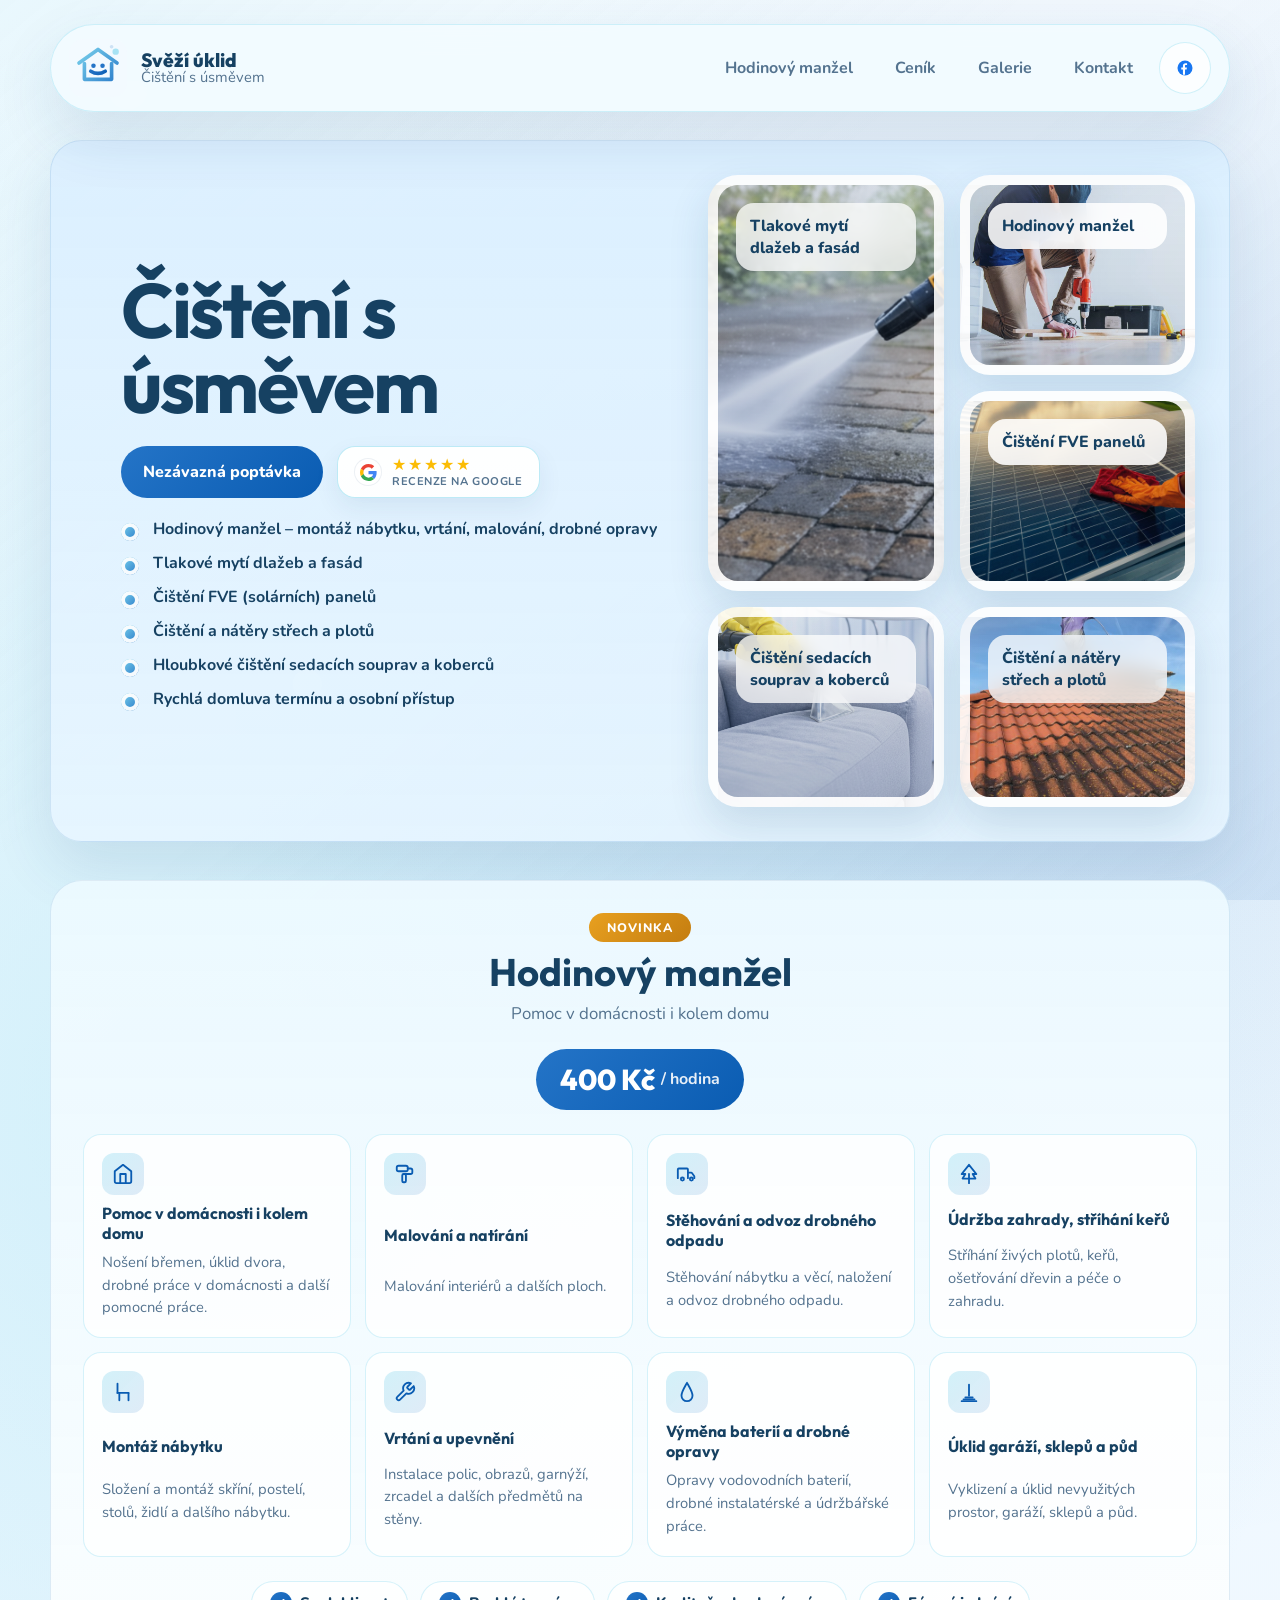
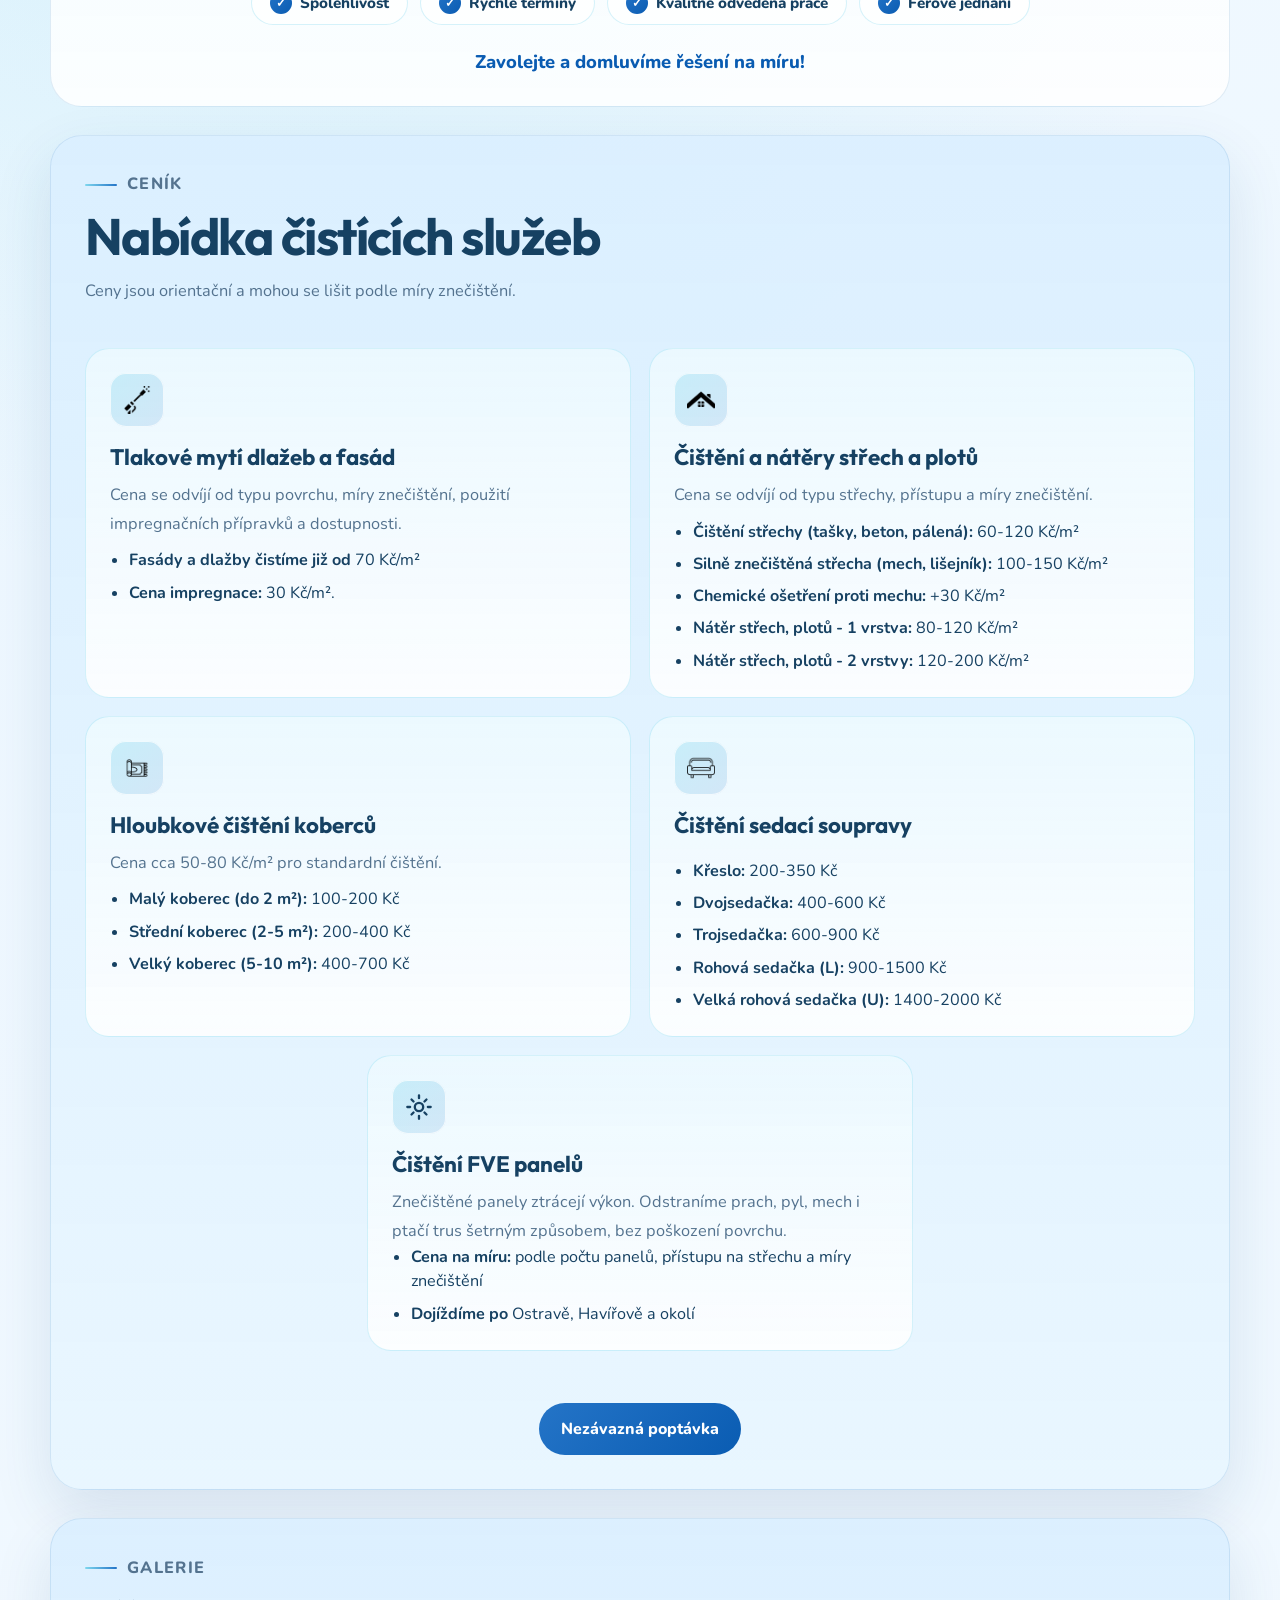
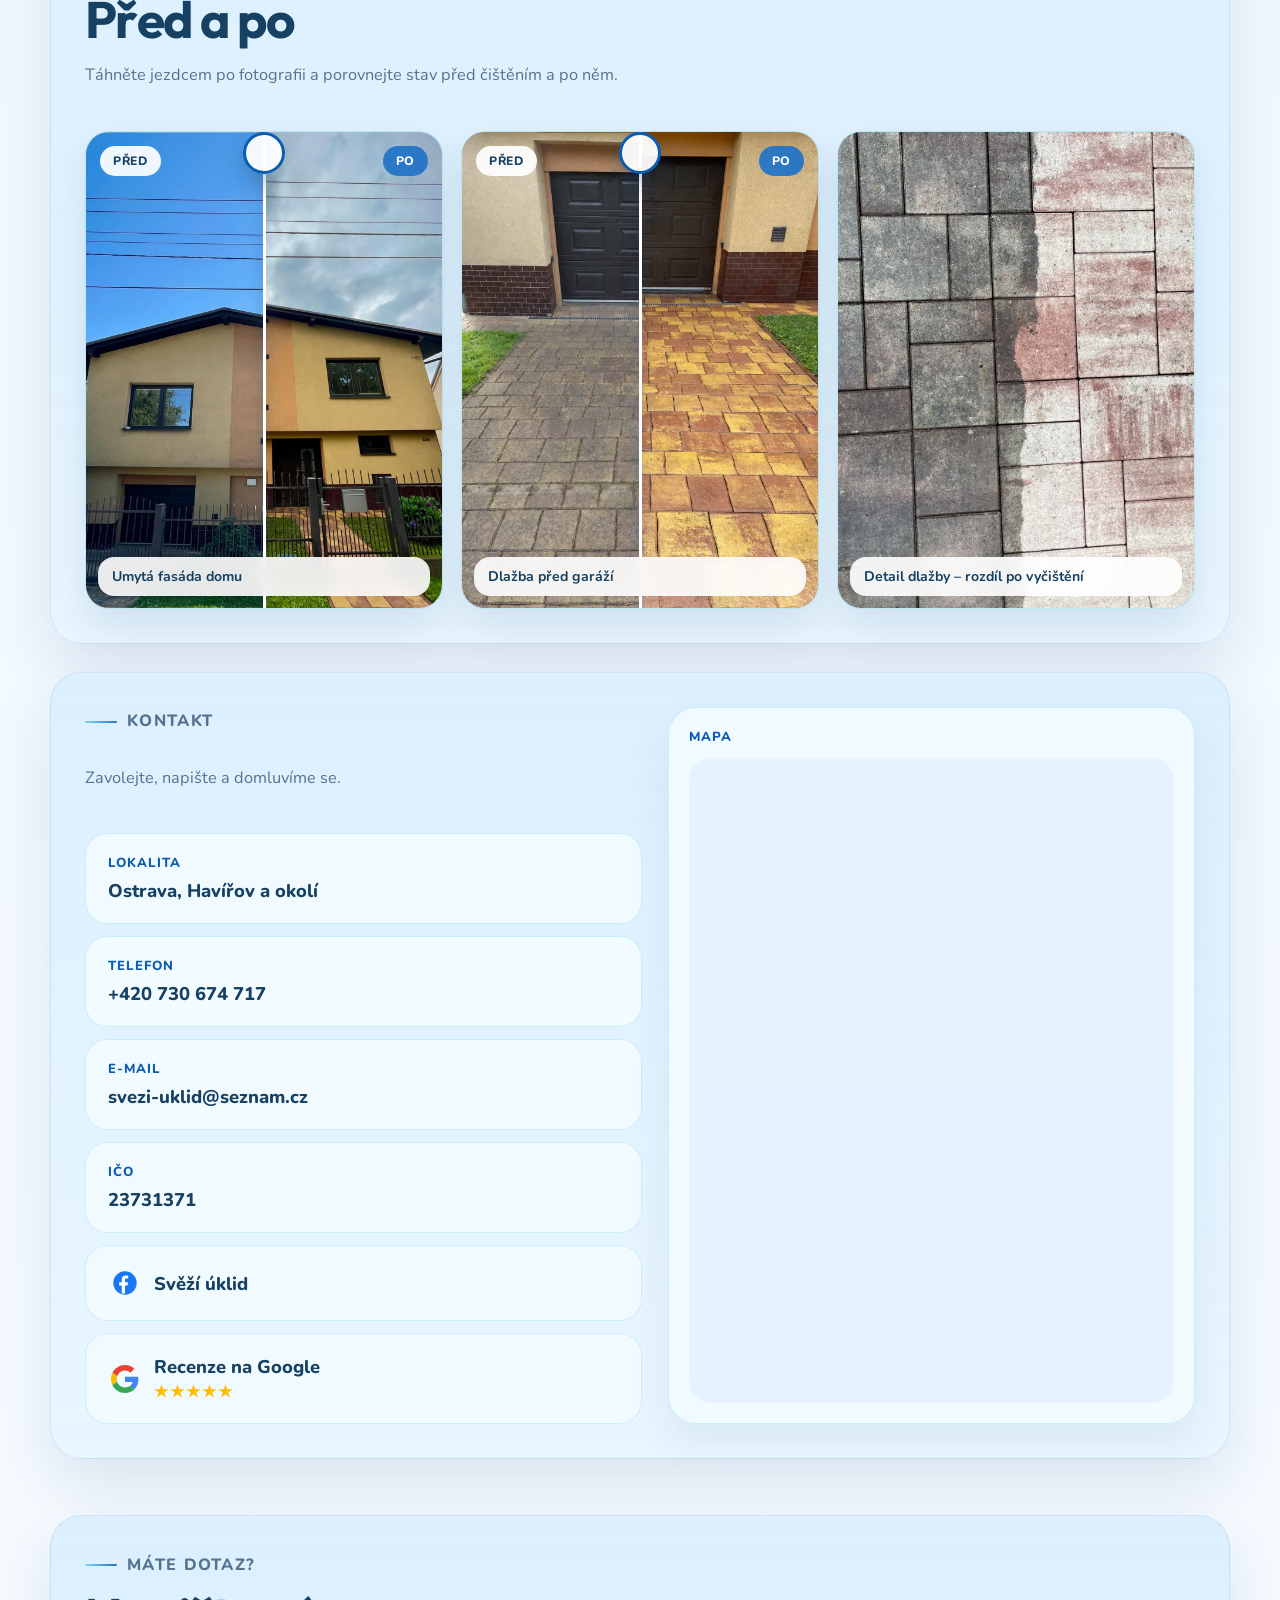
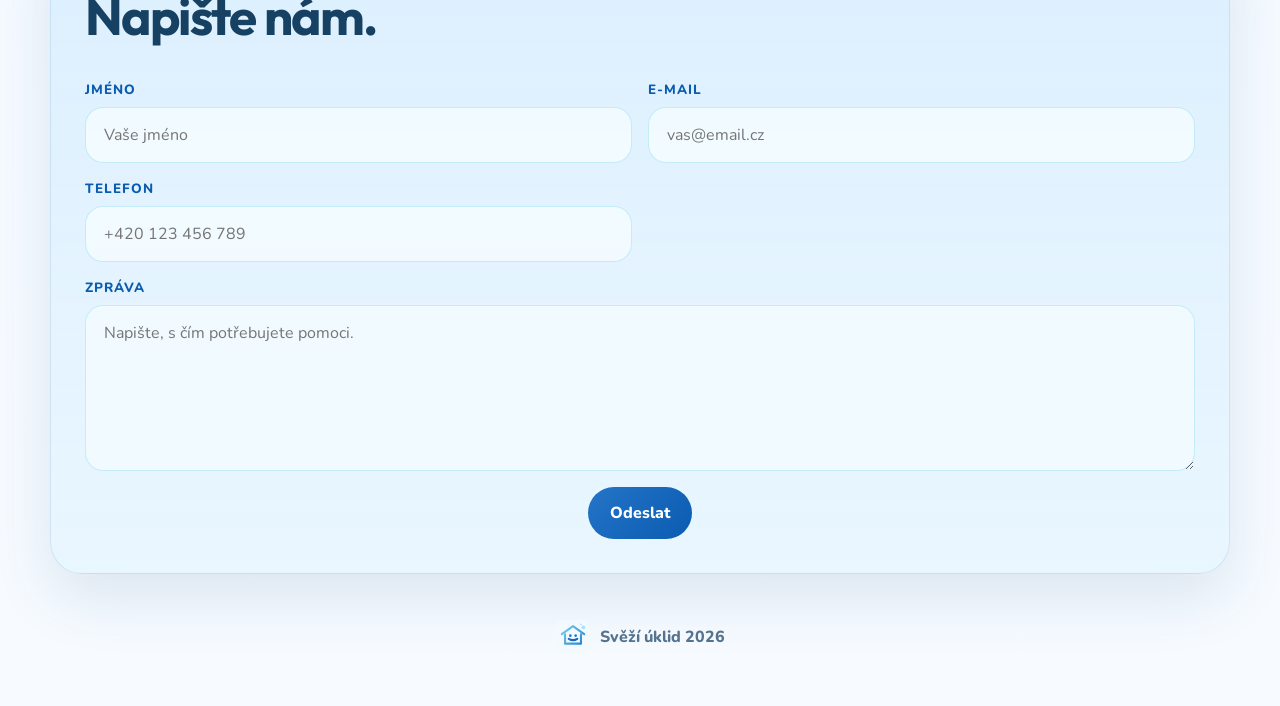
==== index.html @ 97d40138 "lepsi recenze proklik" ====
<!DOCTYPE html>
<html lang="cs">
<head>
    <meta charset="UTF-8">
    <meta name="viewport" content="width=device-width, initial-scale=1.0">
    <title>Svěží úklid | Hodinový manžel Ostrava, Havířov | Čištění s úsměvem</title>
    <meta
        name="description"
        content="Tlakové čištění dlažeb a fasád, čištění FVE (solárních) panelů, čištění a nátěry střech, hloubkové čištění koberců a sedacích souprav. Svěží úklid nabízí čistotu s úsměvem v Ostravě, Havířově a okolí. Hledáte hodinového manžela? Pomůžeme s montáží nábytku, vrtáním, malováním, údržbou zahrady a dalšími pracemi."
    >
    <link rel="icon" href="logo.svg" type="image/svg+xml">
    <link rel="preconnect" href="https://fonts.googleapis.com">
    <link rel="preconnect" href="https://fonts.gstatic.com" crossorigin>
    <link href="https://fonts.googleapis.com/css2?family=Outfit:wght@400;500;600;700;800&family=Nunito:wght@400;600;700;800&display=swap" rel="stylesheet">
    <link rel="stylesheet" href="styles.css">
</head>
<body>
    <div class="page-shell" id="top">
        <header class="topbar" id="uvod">
            <a class="brand" href="#top" aria-label="Svěží úklid">
                <img src="logo.svg" alt="Logo Svěží úklid">
                <span class="brand-text">
                    <strong>Svěží úklid</strong>
                    <span>Čištění s úsměvem</span>
                </span>
            </a>

            <button class="menu-toggle" type="button" aria-expanded="false" aria-controls="primary-nav">
                Menu
            </button>

            <nav class="nav" id="primary-nav" aria-label="Hlavní navigace">
                <a href="#hodinovy-manzel">Hodinový manžel</a>
                <a href="#cenik">Ceník</a>
                <a href="#galerie">Galerie</a>
                <a href="#kontakt">Kontakt</a>
                <a class="nav-social" href="https://www.facebook.com/61579562813685" aria-label="Facebook Svěží úklid">
                    <svg viewBox="0 0 24 24" role="img" focusable="false" aria-hidden="true">
                        <circle cx="12" cy="12" r="10" fill="#1877F2"></circle>
                        <path fill="#ffffff" d="M13.28 8.15H14.75V5.62C14.5 5.59 13.66 5.5 12.68 5.5C10.64 5.5 9.24 6.75 9.24 9.05V11.27H7V14.1H9.24V21H12.02V14.1H14.2L14.55 11.27H12.02V9.33C12.02 8.51 12.24 8.15 13.28 8.15Z"></path>
                    </svg>
                </a>
            </nav>
        </header>

        <main>
            <section class="hero section-card">
                <div class="hero-copy">
                   
                    <h1>Čištění s úsměvem</h1>
                    <div class="hero-actions">
                        <a class="button button-primary" href="#kontaktujte-nas">Nezávazná poptávka</a>
                        <a class="google-badge" href="https://maps.app.goo.gl/2YdK4W3b6eAxkQrU6" target="_blank" rel="noopener" aria-label="Recenze Svěží úklid na Google">
                            <span class="google-badge-logo" aria-hidden="true">
                                <svg viewBox="0 0 48 48" focusable="false">
                                    <path fill="#EA4335" d="M24 9.5c3.54 0 6.71 1.22 9.21 3.6l6.85-6.85C35.9 2.38 30.47 0 24 0 14.62 0 6.51 5.38 2.56 13.22l7.98 6.19C12.43 13.72 17.74 9.5 24 9.5z"/>
                                    <path fill="#4285F4" d="M46.98 24.55c0-1.57-.15-3.09-.38-4.55H24v9.02h12.94c-.58 2.96-2.26 5.48-4.78 7.18l7.73 6c4.51-4.18 7.09-10.36 7.09-17.65z"/>
                                    <path fill="#FBBC05" d="M10.53 28.59c-.48-1.45-.76-2.99-.76-4.59s.27-3.14.76-4.59l-7.98-6.19C.92 16.46 0 20.12 0 24c0 3.88.92 7.54 2.56 10.78l7.97-6.19z"/>
                                    <path fill="#34A853" d="M24 48c6.48 0 11.93-2.13 15.89-5.81l-7.73-6c-2.15 1.45-4.92 2.3-8.16 2.3-6.26 0-11.57-4.22-13.47-9.91l-7.98 6.19C6.51 42.62 14.62 48 24 48z"/>
                                </svg>
                            </span>
                            <span class="google-badge-body">
                                <span class="google-stars" aria-hidden="true">★★★★★</span>
                                <span class="google-badge-label">Recenze na Google</span>
                            </span>
                        </a>
                        <a class="button button-secondary" href="#galerie" style="display: none;">Zobrazit galerii</a>
                    </div>

                    <ul class="hero-points">
                        <li>Hodinový manžel – montáž nábytku, vrtání, malování, drobné opravy</li>
                        <li>Tlakové mytí dlažeb a fasád</li>
                        <li>Čištění FVE (solárních) panelů</li>
                        <li>Čištění a nátěry střech a plotů</li>
                        <li>Hloubkové čištění sedacích souprav a koberců</li>
                        <li>Rychlá domluva termínu a osobní přístup</li>
                    </ul>
                </div>

                <div class="hero-visual" aria-hidden="true">
                    <div class="visual-card visual-main">
                        <span class="visual-label">Tlakové mytí dlažeb a fasád</span>
                    </div>
                    <div class="visual-card visual-detail detail-handyman">
                        <span class="visual-label">Hodinový manžel</span>
                    </div>
                    <div class="visual-card visual-detail detail-fve">
                        <span class="visual-label">Čištění FVE panelů</span>
                    </div>
                    <div class="visual-card visual-detail detail-couch">
                        <span class="visual-label">Čištění sedacích souprav a koberců</span>
                    </div>
                    <div class="visual-card visual-detail detail-roof">
                        <span class="visual-label">Čištění a nátěry střech a plotů</span>
                    </div>
                </div>
            </section>

            <section class="handyman-section section-card" id="hodinovy-manzel">
                <div class="handyman">
                    <div class="handyman-heading">
                        <span class="handyman-badge">NOVINKA</span>
                        <h3>Hodinový manžel</h3>
                        <p class="handyman-subtitle">Pomoc v domácnosti i kolem domu</p>
                    </div>

                    <div class="handyman-price-card">
                        <strong class="handyman-price-value">400 Kč</strong>
                        <span class="handyman-price-unit">/ hodina</span>
                    </div>

                    <div class="handyman-grid">
                        <div class="handyman-item">
                            <div class="handyman-item-icon" aria-hidden="true">
                                <svg viewBox="0 0 24 24" fill="none" stroke="currentColor" stroke-width="2" stroke-linecap="round" stroke-linejoin="round"><path d="M3 9l9-7 9 7v11a2 2 0 0 1-2 2H5a2 2 0 0 1-2-2z"/><polyline points="9 22 9 12 15 12 15 22"/></svg>
                            </div>
                            <h4>Pomoc v domácnosti i kolem domu</h4>
                            <p>Nošení břemen, úklid dvora, drobné práce v domácnosti a další pomocné práce.</p>
                        </div>
                        <div class="handyman-item">
                            <div class="handyman-item-icon" aria-hidden="true">
                                <svg viewBox="0 0 24 24" fill="none" stroke="currentColor" stroke-width="2" stroke-linecap="round" stroke-linejoin="round"><rect x="3" y="3" width="12" height="6" rx="2"/><path d="M15 6h3a2 2 0 0 1 2 2v2a2 2 0 0 1-2 2h-7"/><rect x="9" y="12" width="4" height="9" rx="1.5"/></svg>
                            </div>
                            <h4>Malování a natírání</h4>
                            <p>Malování interiérů a dalších ploch.</p>
                        </div>
                        <div class="handyman-item">
                            <div class="handyman-item-icon" aria-hidden="true">
                                <svg viewBox="0 0 24 24" fill="none" stroke="currentColor" stroke-width="2" stroke-linecap="round" stroke-linejoin="round"><path d="M2 16.5V7a1 1 0 0 1 1-1h9a1 1 0 0 1 1 1v9.5"/><path d="M13 10.5h3.6a1 1 0 0 1 .8.4l2.4 3.2a1 1 0 0 1 .2.6v1.8"/><circle cx="7" cy="17.5" r="1.7"/><circle cx="16.8" cy="17.5" r="1.7"/></svg>
                            </div>
                            <h4>Stěhování a odvoz drobného odpadu</h4>
                            <p>Stěhování nábytku a věcí, naložení a odvoz drobného odpadu.</p>
                        </div>
                        <div class="handyman-item">
                            <div class="handyman-item-icon" aria-hidden="true">
                                <svg viewBox="0 0 24 24" fill="none" stroke="currentColor" stroke-width="2" stroke-linecap="round" stroke-linejoin="round"><path d="M12 2L4 12h4l-3 5h14l-3-5h4L12 2z"/><path d="M12 12v10"/></svg>
                            </div>
                            <h4>Údržba zahrady, stříhání keřů</h4>
                            <p>Stříhání živých plotů, keřů, ošetřování dřevin a péče o zahradu.</p>
                        </div>
                        <div class="handyman-item">
                            <div class="handyman-item-icon" aria-hidden="true">
                                <svg viewBox="0 0 24 24" fill="none" stroke="currentColor" stroke-width="2" stroke-linecap="round" stroke-linejoin="round"><line x1="6" y1="3" x2="6" y2="13"/><line x1="6" y1="13" x2="18" y2="13"/><line x1="18" y1="13" x2="18" y2="21"/><line x1="8" y1="13" x2="8" y2="21"/></svg>
                            </div>
                            <h4>Montáž nábytku</h4>
                            <p>Složení a montáž skříní, postelí, stolů, židlí a dalšího nábytku.</p>
                        </div>
                        <div class="handyman-item">
                            <div class="handyman-item-icon" aria-hidden="true">
                                <svg viewBox="0 0 24 24" fill="none" stroke="currentColor" stroke-width="2" stroke-linecap="round" stroke-linejoin="round"><path d="M14.7 6.3a1 1 0 0 0 0 1.4l1.6 1.6a1 1 0 0 0 1.4 0l3.77-3.77a6 6 0 0 1-7.94 7.94l-6.91 6.91a2.12 2.12 0 0 1-3-3l6.91-6.91a6 6 0 0 1 7.94-7.94l-3.76 3.76z"/></svg>
                            </div>
                            <h4>Vrtání a upevnění</h4>
                            <p>Instalace polic, obrazů, garnýží, zrcadel a dalších předmětů na stěny.</p>
                        </div>
                        <div class="handyman-item">
                            <div class="handyman-item-icon" aria-hidden="true">
                                <svg viewBox="0 0 24 24" fill="none" stroke="currentColor" stroke-width="2" stroke-linecap="round" stroke-linejoin="round"><path d="M12 2C8 9 6 12 6 16a6 6 0 0 0 12 0c0-4-2-7-6-14z"/></svg>
                            </div>
                            <h4>Výměna baterií a drobné opravy</h4>
                            <p>Opravy vodovodních baterií, drobné instalatérské a údržbářské práce.</p>
                        </div>
                        <div class="handyman-item">
                            <div class="handyman-item-icon" aria-hidden="true">
                                <svg viewBox="0 0 24 24" fill="none" stroke="currentColor" stroke-width="2" stroke-linecap="round" stroke-linejoin="round"><line x1="12" y1="4" x2="12" y2="16"/><line x1="8" y1="18" x2="16" y2="18"/><line x1="6" y1="20" x2="18" y2="20"/><line x1="4" y1="22" x2="20" y2="22"/></svg>
                            </div>
                            <h4>Úklid garáží, sklepů a půd</h4>
                            <p>Vyklizení a úklid nevyužitých prostor, garáží, sklepů a půd.</p>
                        </div>
                    </div>

                    <div class="handyman-benefits">
                        <div class="handyman-benefit">
                            <span class="handyman-benefit-icon" aria-hidden="true">✓</span>
                            <strong>Spolehlivost</strong>
                        </div>
                        <div class="handyman-benefit">
                            <span class="handyman-benefit-icon" aria-hidden="true">✓</span>
                            <strong>Rychlé termíny</strong>
                        </div>
                        <div class="handyman-benefit">
                            <span class="handyman-benefit-icon" aria-hidden="true">✓</span>
                            <strong>Kvalitně odvedená práce</strong>
                        </div>
                        <div class="handyman-benefit">
                            <span class="handyman-benefit-icon" aria-hidden="true">✓</span>
                            <strong>Férové jednání</strong>
                        </div>
                    </div>

                    <p class="handyman-cta">Zavolejte a domluvíme řešení na míru!</p>
                </div>

            </section>

            <section class="services section-card" id="cenik">
                <div class="section-heading">
                    <p class="eyebrow">Ceník</p>
                    <h2>Nabídka čistících služeb</h2>
                    <p>
                        Ceny jsou orientační a mohou se lišit podle míry znečištění.
                    </p>
                </div>

                <div class="service-grid">
                    <article class="service-card accent-card">
                        <div class="service-icon" aria-hidden="true">
                            <img src="power-washing.png" alt="">
                        </div>
                        <h3>Tlakové mytí dlažeb a fasád</h3>
                        <p class="service-note">Cena se odvíjí od typu povrchu, míry znečištění, použití impregnačních přípravků a dostupnosti.</p>
                        <ul class="service-price-list" style="padding-top: 2%;">
                            <li><strong>Fasády a dlažby čistíme již od</strong> 70 Kč/m²</li>
                            <li><strong>Cena impregnace: </strong>30 Kč/m².</li>
                        </ul>
                        
                    </article>
                    <article class="service-card accent-card">
                        <div class="service-icon" aria-hidden="true">
                            <img src="roofing.png" alt="">
                        </div>
                        <h3>Čištění a nátěry střech a plotů</h3>
                        <p class="service-note">Cena se odvíjí od typu střechy, přístupu a míry znečištění.</p>
                        <ul class="service-price-list" style="padding-top: 2%;">
                            <li><strong>Čištění střechy (tašky, beton, pálená):</strong> 60-120 Kč/m²</li>
                            <li><strong>Silně znečištěná střecha (mech, lišejník):</strong> 100-150 Kč/m²</li>
                            <li><strong>Chemické ošetření proti mechu:</strong> +30 Kč/m²</li>
                            <li><strong>Nátěr střech, plotů - 1 vrstva:</strong> 80-120 Kč/m²</li>
                            <li><strong>Nátěr střech, plotů - 2 vrstvy:</strong> 120-200 Kč/m²</li>
                        </ul>
                        
                       
                    </article>
                    <article class="service-card accent-card">
                        <div class="service-icon" aria-hidden="true">
                            <img src="carpet.png" alt="">
                        </div>
                        <h3>Hloubkové čištění koberců</h3>
                        <p class="service-note">Cena cca 50-80 Kč/m² pro standardní čištění.</p>
                        <ul class="service-price-list" style="padding-top: 2%;">
                            <li><strong>Malý koberec (do 2 m²):</strong> 100-200 Kč</li>
                            <li><strong>Střední koberec (2-5 m²):</strong> 200-400 Kč</li>
                            <li><strong>Velký koberec (5-10 m²):</strong> 400-700 Kč</li>

                        </ul>
                    </article>
                    <article class="service-card accent-card">
                        <div class="service-icon" aria-hidden="true">
                            <img src="couch.png" alt="">
                        </div>
                        <h3>Čištění sedací soupravy</h3>
                        <ul class="service-price-list" style="padding-top: 2%;">
                            <li><strong>Křeslo:</strong> 200-350 Kč</li>
                            <li><strong>Dvojsedačka:</strong> 400-600 Kč</li>
                            <li><strong>Trojsedačka:</strong> 600-900 Kč</li>
                            <li><strong>Rohová sedačka (L):</strong> 900-1500 Kč</li>
                            <li><strong>Velká rohová sedačka (U):</strong> 1400-2000 Kč</li>
                        </ul>
                        
                    </article>
                    <article class="service-card accent-card service-card-center">
                        <div class="service-icon" aria-hidden="true">
                            <svg viewBox="0 0 24 24" fill="none" stroke="currentColor" stroke-width="2" stroke-linecap="round" stroke-linejoin="round"><circle cx="12" cy="12" r="3.6"/><path d="M12 2v2.4M12 19.6V22M2 12h2.4M19.6 12H22M5.6 5.6l1.7 1.7M16.7 16.7l1.7 1.7M5.6 18.4l1.7-1.7M16.7 7.3l1.7-1.7"/></svg>
                        </div>
                        <h3>Čištění FVE panelů</h3>
                        <p class="service-note">Znečištěné panely ztrácejí výkon. Odstraníme prach, pyl, mech i ptačí trus šetrným způsobem, bez poškození povrchu.</p>
                        <ul class="service-price-list">
                            <li><strong>Cena na míru:</strong> podle počtu panelů, přístupu na střechu a míry znečištění</li>
                            <li><strong>Dojíždíme po</strong> Ostravě, Havířově a okolí</li>
                        </ul>
                    </article>
                </div>

                <div class="section-cta">
                    <a class="button button-primary" href="#kontaktujte-nas">Nezávazná poptávka</a>
                </div>

            </section>

            <section class="gallery section-card" id="galerie">
                <div class="section-heading">
                    <p class="eyebrow">Galerie</p>
                    <h2>Před a po</h2>
                    <p>Táhněte jezdcem po fotografii a porovnejte stav před čištěním a po něm.</p>
                </div>

                <div class="gallery-grid">
                    <figure class="ba-card" data-compare>
                        <img class="gallery-photo" src="galerie/a1.jpg" alt="Dům po umytí dlažby a fasády" loading="lazy">
                        <div class="ba-before">
                            <img class="gallery-photo" src="galerie/b1.jpg" alt="Dům před umytím dlažby a fasády" loading="lazy">
                        </div>
                        <span class="ba-handle" aria-hidden="true"></span>
                        <span class="ba-tag ba-tag-before">Před</span>
                        <span class="ba-tag ba-tag-after">Po</span>
                        <input class="ba-range" type="range" min="0" max="100" value="50" step="1" aria-label="Porovnání před a po – dlažba a fasáda domu">
                        <figcaption class="ba-caption">Umytá fasáda domu</figcaption>
                    </figure>

                    <figure class="ba-card" data-compare>
                        <img class="gallery-photo" src="galerie/a2.jpg" alt="Dlažba před garáží po vyčištění" loading="lazy">
                        <div class="ba-before">
                            <img class="gallery-photo" src="galerie/b2.jpg" alt="Dlažba před garáží před čištěním" loading="lazy">
                        </div>
                        <span class="ba-handle" aria-hidden="true"></span>
                        <span class="ba-tag ba-tag-before">Před</span>
                        <span class="ba-tag ba-tag-after">Po</span>
                        <input class="ba-range" type="range" min="0" max="100" value="50" step="1" aria-label="Porovnání před a po – dlažba před garáží">
                        <figcaption class="ba-caption">Dlažba před garáží</figcaption>
                    </figure>

                    <figure class="gallery-tile">
                        <img class="gallery-photo" src="galerie/dlazba.jpg" alt="Dlažba před a po vyčištění – detail" loading="lazy">
                        <figcaption class="ba-caption">Detail dlažby – rozdíl po vyčištění</figcaption>
                    </figure>
                </div>
            </section>

            <section class="contact section-card" id="kontakt">
                <div class="contact-content">
                    <div>
                        <p class="eyebrow">Kontakt</p>
                        
                        <p>
                            Zavolejte, napište a domluvíme se.
                        </p>
                    </div>
                    <div class="contact-panel">
                        <div class="contact-item">
                            <span class="contact-label">Lokalita</span>
                            <strong>Ostrava, Havířov a okolí</strong>
                        </div>
                        <div class="contact-item">
                            <span class="contact-label">Telefon</span>
                            <strong>+420 730 674 717</strong>
                        </div>
                        <div class="contact-item">
                            <span class="contact-label">E-mail</span>
                            <strong>svezi-uklid@seznam.cz</strong>
                        </div>
                        
                        <div class="contact-item">
                            <span class="contact-label">IČO</span>
                            <strong>23731371</strong>
                        </div>

                    <a class="contact-item social-item social-card" href="https://www.facebook.com/61579562813685" aria-label="Facebook Svěží úklid">
                        <strong class="social-strong">
                            <span class="social-icon" aria-hidden="true">
                                <svg viewBox="0 0 24 24" role="img" focusable="false">
                                    <circle cx="12" cy="12" r="10" fill="#1877F2"></circle>
                                    <path fill="#ffffff" d="M13.28 8.15H14.75V5.62C14.5 5.59 13.66 5.5 12.68 5.5C10.64 5.5 9.24 6.75 9.24 9.05V11.27H7V14.1H9.24V21H12.02V14.1H14.2L14.55 11.27H12.02V9.33C12.02 8.51 12.24 8.15 13.28 8.15Z"></path>
                                </svg>
                            </span>
                            Svěží úklid
                        </strong>
                    </a>

                    <a class="contact-item social-item social-card" href="https://maps.app.goo.gl/2YdK4W3b6eAxkQrU6" target="_blank" rel="noopener" aria-label="Recenze Svěží úklid na Google">
                        <strong class="social-strong">
                            <span class="social-icon" aria-hidden="true">
                                <svg viewBox="0 0 48 48" focusable="false">
                                    <path fill="#EA4335" d="M24 9.5c3.54 0 6.71 1.22 9.21 3.6l6.85-6.85C35.9 2.38 30.47 0 24 0 14.62 0 6.51 5.38 2.56 13.22l7.98 6.19C12.43 13.72 17.74 9.5 24 9.5z"/>
                                    <path fill="#4285F4" d="M46.98 24.55c0-1.57-.15-3.09-.38-4.55H24v9.02h12.94c-.58 2.96-2.26 5.48-4.78 7.18l7.73 6c4.51-4.18 7.09-10.36 7.09-17.65z"/>
                                    <path fill="#FBBC05" d="M10.53 28.59c-.48-1.45-.76-2.99-.76-4.59s.27-3.14.76-4.59l-7.98-6.19C.92 16.46 0 20.12 0 24c0 3.88.92 7.54 2.56 10.78l7.97-6.19z"/>
                                    <path fill="#34A853" d="M24 48c6.48 0 11.93-2.13 15.89-5.81l-7.73-6c-2.15 1.45-4.92 2.3-8.16 2.3-6.26 0-11.57-4.22-13.47-9.91l-7.98 6.19C6.51 42.62 14.62 48 24 48z"/>
                                </svg>
                            </span>
                            <span class="google-card-text">
                                Recenze na Google
                                <span class="google-stars" aria-hidden="true">★★★★★</span>
                            </span>
                        </strong>
                    </a>

                    </div>
                </div>
                
                <div class="contact-aside">
                    <div class="map-card">
                        <span class="contact-label">Mapa</span>
                        <iframe
                            title="Mapa adresy Svěží úklid"
                            src="https://www.google.com/maps/embed?pb=!1m18!1m12!1m3!1d58281.607005331214!2d18.39347287375812!3d49.791565820720066!2m3!1f0!2f0!3f0!3m2!1i1024!2i768!4f13.1!3m3!1m2!1s0x4713fed1a555183d%3A0x400af0f661507b0!2zSGF2w63FmW92!5e0!3m2!1scs!2scz!4v1773247890633!5m2!1scs!2scz"
                            loading="lazy"
                            referrerpolicy="no-referrer-when-downgrade"
                        ></iframe>
                    </div>

                </div>
            </section>

            <section class="contact-form-section section-card" id="kontaktujte-nas">
                <div class="section-heading">
                    <p class="eyebrow">Máte dotaz?</p>
                    <h2>Napište nám.</h2>
                </div>
                <p class="form-success" id="form-success" hidden>Děkujeme, zpráva byla úspěšně odeslána. Ozveme se vám co nejdříve.</p>
                <form class="contact-form" action="https://formsubmit.co/svezi-uklid@seznam.cz" method="POST">
                    <input type="hidden" name="_captcha" value="false">
                    <input type="hidden" name="_subject" value="Nová poptávka z webu Svěží úklid">
                    <input type="hidden" name="_template" value="table">
                    <input type="hidden" name="_next" id="form-next" value="">
                    <label class="form-field">
                        <span>Jméno</span>
                        <input type="text" name="Jméno" placeholder="Vaše jméno" required>
                    </label>
                    <label class="form-field">
                        <span>E-mail</span>
                        <input type="email" name="E-mail" placeholder="vas@email.cz" required>
                    </label>
                    <label class="form-field">
                        <span>Telefon</span>
                        <input type="tel" name="Telefon" placeholder="+420 123 456 789">
                    </label>
                    <label class="form-field form-field-wide">
                        <span>Zpráva</span>
                        <textarea name="Zpráva" rows="6" placeholder="Napište, s čím potřebujete pomoci." required></textarea>
                    </label>
                    <button class="button button-primary" type="submit">Odeslat</button>
                </form>
            </section>
        </main>

        <div class="site-signature" aria-label="Podpis webu">
            <img src="logo.svg" alt="Logo Svěží úklid">
            <p>Svěží úklid <span id="current-year">2026</span></p>
        </div>
    </div>

    <script src="script.js"></script>
</body>
</html>
---- styles.css ----
:root {
    --bg: #eef7ff;
    --bg-soft: #f9fdff;
    --surface: rgba(231, 245, 255, 0.88);
    --surface-strong: rgba(219, 239, 255, 0.97);
    --surface-light: rgba(243, 251, 255, 0.94);
    --line: rgba(91, 148, 198, 0.18);
    --primary: #2474c7;
    --primary-strong: #0a5cb2;
    --secondary: #7fd7ee;
    --text: #164162;
    --muted: #54738f;
    --shadow: 0 24px 60px rgba(24, 77, 122, 0.12);
    --radius-xl: 32px;
    --radius-lg: 24px;
    --radius-md: 18px;
    --max-width: 1180px;
    --nav-offset: 120px;
}

* {
    box-sizing: border-box;
}

html {
    scroll-behavior: smooth;
}

#cenik,
#galerie,
#kontakt,
#kontaktujte-nas,
#hodinovy-manzel {
    scroll-margin-top: var(--nav-offset);
}

body {
    margin: 0;
    font-family: "Nunito", sans-serif;
    color: var(--text);
    background:
        radial-gradient(circle at 20% 20%, rgba(127, 215, 238, 0.3), transparent 24%),
        radial-gradient(circle at 85% 12%, rgba(36, 116, 199, 0.14), transparent 18%),
        linear-gradient(180deg, #f8fcff 0%, #edf7ff 38%, #f7fbff 100%);
    min-height: 100vh;
}

body::before {
    content: "";
    position: fixed;
    inset: 0;
    pointer-events: none;
    background:
        radial-gradient(circle at 10% 10%, rgba(255, 255, 255, 0.9) 0 1.2rem, transparent 1.22rem),
        radial-gradient(circle at 80% 18%, rgba(255, 255, 255, 0.65) 0 0.8rem, transparent 0.82rem),
        radial-gradient(circle at 24% 76%, rgba(255, 255, 255, 0.7) 0 0.9rem, transparent 0.92rem),
        radial-gradient(circle at 90% 74%, rgba(255, 255, 255, 0.75) 0 1rem, transparent 1.02rem);
    opacity: 0.7;
    z-index: -2;
}

body::after {
    content: "";
    position: fixed;
    inset: 0;
    pointer-events: none;
    background:
        linear-gradient(140deg, rgba(127, 215, 238, 0.12), transparent 44%),
        linear-gradient(320deg, rgba(36, 116, 199, 0.1), transparent 50%);
    z-index: -3;
}

a {
    color: inherit;
    text-decoration: none;
}

img {
    display: block;
    max-width: 100%;
}

.page-shell {
    width: min(calc(100% - 32px), var(--max-width));
    margin: 0 auto;
    padding: 24px 0 48px;
}

.topbar {
    position: sticky;
    top: 16px;
    z-index: 20;
    display: flex;
    align-items: center;
    justify-content: space-between;
    gap: 20px;
    margin-bottom: 28px;
    padding: 14px 18px;
    background: var(--surface-light);
    border: 1px solid rgba(127, 215, 238, 0.34);
    backdrop-filter: blur(18px);
    border-radius: 999px;
    box-shadow: var(--shadow);
}

.brand {
    display: inline-flex;
    align-items: center;
    gap: 14px;
}

.brand img {
    width: 58px;
    height: 58px;
}

.brand-text {
    display: inline-flex;
    flex-direction: column;
    line-height: 1.05;
}

.brand-text strong,
.section-heading h2,
.hero h1,
.contact h2,
.service-card h3 {
    font-family: "Outfit", sans-serif;
}

.brand-text strong {
    font-size: 1.2rem;
    font-weight: 800;
}

.brand-text span:last-child {
    color: var(--muted);
    font-size: 0.92rem;
}

.menu-toggle {
    display: none;
    border: 0;
    background: var(--primary);
    color: #fff;
    border-radius: 999px;
    padding: 10px 16px;
    font: inherit;
    font-weight: 700;
}

.nav {
    display: flex;
    align-items: center;
    gap: 10px;
}

.nav a {
    padding: 11px 16px;
    border-radius: 999px;
    color: var(--muted);
    font-weight: 700;
    transition: background-color 180ms ease, color 180ms ease, transform 180ms ease;
}

.nav a:hover,
.nav a:focus-visible {
    color: var(--primary-strong);
    background: rgba(36, 116, 199, 0.09);
}

.nav-social {
    display: inline-flex;
    align-items: center;
    justify-content: center;
    width: 52px;
    height: 52px;
    padding: 0;
    background: rgba(255, 255, 255, 0.82);
    border: 1px solid rgba(127, 215, 238, 0.36);
}

.nav-social svg {
    width: 40px;
    height: 40px;
}

main {
    display: grid;
    gap: 28px;
}

.section-card,
.trust-bar {
    border: 1px solid var(--line);
    background: linear-gradient(180deg, var(--surface-strong), var(--surface));
    box-shadow: var(--shadow);
}

.section-card {
    border-radius: var(--radius-xl);
    padding: 34px;
}

.hero {
    display: grid;
    grid-template-columns: 1.1fr 0.9fr;
    gap: 28px;
    align-items: center;
    overflow: hidden;
}

.hero-copy {
    display: grid;
    align-content: center;
    gap: 18px;
    padding: 18px 0 18px clamp(12px, 3vw, 36px);
}

.lead:empty {
    display: none;
}

.eyebrow {
    display: inline-flex;
    align-items: center;
    gap: 10px;
    margin: 0 0 12px;
    color: var(--primary-strong);
    font-weight: 800;
    text-transform: uppercase;
    letter-spacing: 0.08em;
    font-size: 0.78rem;
}

.eyebrow::before {
    content: "";
    width: 32px;
    height: 2px;
    border-radius: 999px;
    background: linear-gradient(90deg, var(--secondary), var(--primary));
}

.hero h1,
.section-heading h2,
.contact h2 {
    margin: 0;
    line-height: 0.98;
    letter-spacing: -0.03em;
}

.hero h1 {
    max-width: 11ch;
    font-size: clamp(2.8rem, 6vw, 5.6rem);
}

.lead,
.section-heading p,
.service-card p,
.contact > div p,
.trust-bar p {
    color: var(--muted);
    font-size: 1.02rem;
    line-height: 1.75;
}

.hero-actions {
    display: flex;
    flex-wrap: wrap;
    align-items: center;
    gap: 14px;
    margin: 6px 0 2px;
}

.button {
    display: inline-flex;
    align-items: center;
    justify-content: center;
    min-height: 52px;
    padding: 0 22px;
    border: 0;
    border-radius: 999px;
    font: inherit;
    font-weight: 800;
    cursor: pointer;
}

.button-primary {
    color: #fff;
    background: linear-gradient(135deg, var(--primary), var(--primary-strong));
}

.button-secondary {
    color: var(--primary-strong);
    background: rgba(36, 116, 199, 0.09);
}

.hero-points {
    display: grid;
    gap: 12px;
    margin: 0;
    padding: 0;
    list-style: none;
}

.hero-points li {
    position: relative;
    padding-left: 32px;
    font-weight: 700;
}

.hero-points li::before {
    content: "";
    position: absolute;
    left: 0;
    top: 0.3rem;
    width: 18px;
    height: 18px;
    border-radius: 50%;
    background: linear-gradient(135deg, var(--secondary), var(--primary));
    box-shadow: inset 0 0 0 4px rgba(255, 255, 255, 0.95);
}

.hero-visual {
    display: grid;
    grid-template-columns: repeat(2, minmax(0, 1fr));
    grid-auto-rows: minmax(200px, 1fr);
    gap: 16px;
    align-items: stretch;
    min-height: 520px;
}

.visual-card {
    position: relative;
    overflow: hidden;
    border-radius: 30px;
    border: 10px solid rgba(255, 255, 255, 0.9);
    background-color: #dceef9;
    background-size: cover;
    background-position: center;
    background-repeat: no-repeat;
    min-height: 200px;
    box-shadow: 0 18px 40px rgba(16, 69, 115, 0.14);
}

.visual-card::before {
    content: "";
    position: absolute;
    inset: 0;
}

.visual-main::before {
    background:
        linear-gradient(180deg, rgba(18, 72, 118, 0.08), rgba(12, 54, 97, 0.24)),
        linear-gradient(160deg, rgba(255, 255, 255, 0.25), transparent 35%),
        radial-gradient(circle at 34% 16%, rgba(255, 255, 255, 0.45), transparent 18%);
}

.visual-main {
    grid-row: span 2;
    background-image: url("vapka.png");
    background-position: center;
}

@media (max-width: 820px) {
    .visual-main {
        grid-row: auto;
    }
}

.detail-handyman {
    background-image: url("hodinovy-manzel.jpeg");
    background-position: center;
    background-size: cover;
    position: relative;
}

.detail-handyman::before {
    content: "";
    position: absolute;
    inset: 0;
    background:
        linear-gradient(180deg, rgba(18, 72, 118, 0.08), rgba(12, 54, 97, 0.18)),
        linear-gradient(160deg, rgba(255, 255, 255, 0.26), transparent 30%);
}

.detail-handyman .visual-label {
    background: rgba(255, 255, 255, 0.88);
}

.handyman-hero-icon {
    display: none;
}

.detail-couch::before {
    background:
        linear-gradient(180deg, rgba(18, 72, 118, 0.08), rgba(12, 54, 97, 0.18)),
        linear-gradient(160deg, rgba(255, 255, 255, 0.26), transparent 30%);
}

.detail-couch {
    background-image: url("sedacky.png");
    background-position: center;
}

.detail-fve::before {
    background:
        linear-gradient(180deg, rgba(18, 72, 118, 0.08), rgba(12, 54, 97, 0.18)),
        linear-gradient(160deg, rgba(255, 255, 255, 0.26), transparent 30%);
}

.detail-fve {
    background-image: url("solar.jpg");
    background-position: center;
}

.detail-fve .visual-label {
    background: rgba(255, 255, 255, 0.88);
}

.detail-roof::before {
    background:
        linear-gradient(180deg, rgba(18, 72, 118, 0.08), rgba(12, 54, 97, 0.18)),
        linear-gradient(160deg, rgba(255, 255, 255, 0.26), transparent 30%);
}

.detail-roof {
    background-image: url("strecha.jpg");
    background-position: center;
}

.visual-label {
    position: absolute;
    left: 18px;
    right: 18px;
    top: 18px;
    z-index: 1;
    padding: 12px 14px;
    border-radius: 18px;
    background: rgba(255, 255, 255, 0.76);
    backdrop-filter: blur(10px);
    font-weight: 800;
    color: var(--text);
}

.trust-bar {
    display: grid;
    grid-template-columns: repeat(3, minmax(0, 1fr));
    gap: 16px;
    padding: 24px 28px;
    border-radius: 24px;
}

.trust-bar div {
    display: grid;
    gap: 4px;
}

.trust-label,
.contact-label {
    color: var(--primary-strong);
    font-size: 0.82rem;
    font-weight: 800;
    letter-spacing: 0.08em;
    text-transform: uppercase;
}

.trust-bar a,
.contact-item strong {
    font-size: 1.15rem;
    font-weight: 800;
}

.services,
.gallery,
.contact {
    display: grid;
    gap: 26px;
}

.section-heading {
    max-width: 740px;
}

.section-heading h2,
.contact h2 {
    font-size: clamp(2.1rem, 4vw, 3.8rem);
    margin-bottom: 14px;
}

.service-grid,
.gallery-grid {
    display: grid;
    gap: 18px;
}

.service-grid {
    grid-template-columns: repeat(2, minmax(0, 1fr));
}

.service-card {
    padding: 24px;
    border-radius: var(--radius-lg);
    background: rgba(255, 255, 255, 0.72);
    border: 1px solid rgba(127, 215, 238, 0.32);
}

.service-icon {
    display: inline-flex;
    align-items: center;
    justify-content: center;
    width: 54px;
    height: 54px;
    margin-bottom: 16px;
    border-radius: 16px;
    background: linear-gradient(135deg, rgba(127, 215, 238, 0.34), rgba(36, 116, 199, 0.14));
    box-shadow: inset 0 0 0 1px rgba(255, 255, 255, 0.7);
}

.service-icon img {
    width: 28px;
    height: 28px;
    object-fit: contain;
    display: block;
}

.service-icon svg {
    width: 28px;
    height: 28px;
}

.service-card h3 {
    margin: 0 0 10px;
    font-size: 1.4rem;
}

.service-card p {
    margin: 0;
}

.service-price-list {
    margin: 0;
    padding-left: 1.2rem;
    display: grid;
    gap: 8px;
    color: var(--text);
    font-size: 1.01rem;
    line-height: 1.5;
}

.service-note {
    margin-top: 10px;
    color: var(--muted);
    font-size: 0.98rem;
    line-height: 1.55;
}

.service-note-strong {
    color: var(--text);
    font-weight: 700;
}

.service-summary {
    margin: 6px 0 0;
    color: var(--primary-strong);
    font-weight: 800;
}

.accent-card {
    background: linear-gradient(180deg, rgba(236, 249, 255, 0.95), rgba(255, 255, 255, 0.86));
}

.service-card-center {
    grid-column: 1 / -1;
    justify-self: center;
    width: calc(50% - 9px);
}

.section-cta {
    display: flex;
    justify-content: center;
    margin-top: 26px;
}

@media (max-width: 560px) {
    .service-card-center {
        width: 100%;
    }
}

/* ══════════════════════════════════
   Hodinový manžel
   ══════════════════════════════════ */

.handyman-section {
    background: none !important;
    border: none !important;
    box-shadow: none !important;
    padding: 0 !important;
}

.handyman {
    display: grid;
    gap: 24px;
    margin-top: 10px;
    padding: 32px;
    border-radius: var(--radius-xl);
    background: linear-gradient(180deg, rgba(236, 249, 255, 0.95), rgba(255, 255, 255, 0.86));
    border: 1px solid var(--line);
}

.handyman-heading {
    display: grid;
    gap: 6px;
    text-align: center;
}

.handyman-badge {
    display: inline-flex;
    justify-self: center;
    align-items: center;
    padding: 6px 18px;
    border-radius: 999px;
    background: linear-gradient(135deg, #e8a020, #c47d10);
    color: #fff;
    font-size: 0.78rem;
    font-weight: 800;
    letter-spacing: 0.08em;
    text-transform: uppercase;
}

.handyman-heading h3 {
    margin: 0;
    font-family: "Outfit", sans-serif;
    font-size: clamp(1.6rem, 3vw, 2.4rem);
    color: var(--text);
}

.handyman-subtitle {
    margin: 0;
    color: var(--muted);
    font-size: 1.05rem;
}

.handyman-price-card {
    display: flex;
    align-items: center;
    justify-content: center;
    gap: 6px;
    padding: 16px 24px;
    border-radius: 999px;
    background: linear-gradient(135deg, var(--primary), var(--primary-strong));
    color: #fff;
    justify-self: center;
}

.handyman-price-value {
    font-family: "Outfit", sans-serif;
    font-size: 1.8rem;
    font-weight: 800;
    line-height: 1;
}

.handyman-price-unit {
    font-size: 1rem;
    font-weight: 700;
    opacity: 0.9;
}

.handyman-grid {
    display: grid;
    grid-template-columns: repeat(4, minmax(0, 1fr));
    gap: 14px;
}

.handyman-item {
    display: grid;
    gap: 8px;
    padding: 18px;
    border-radius: var(--radius-md);
    background: rgba(255, 255, 255, 0.78);
    border: 1px solid rgba(127, 215, 238, 0.32);
    transition: transform 180ms ease, box-shadow 180ms ease;
}

.handyman-item:hover {
    transform: translateY(-3px);
    box-shadow: 0 12px 28px rgba(16, 69, 115, 0.12);
}

.handyman-item-icon {
    display: inline-flex;
    align-items: center;
    justify-content: center;
    width: 42px;
    height: 42px;
    border-radius: 12px;
    background: linear-gradient(135deg, rgba(127, 215, 238, 0.34), rgba(36, 116, 199, 0.14));
    color: var(--primary-strong);
}

.handyman-item-icon svg {
    width: 22px;
    height: 22px;
}

.handyman-item h4 {
    margin: 0;
    font-family: "Outfit", sans-serif;
    font-size: 1rem;
    font-weight: 700;
    color: var(--text);
}

.handyman-item p {
    margin: 0;
    color: var(--muted);
    font-size: 0.92rem;
    line-height: 1.55;
}

.handyman-benefits {
    display: flex;
    flex-wrap: wrap;
    justify-content: center;
    gap: 12px;
}

.handyman-benefit {
    display: inline-flex;
    align-items: center;
    gap: 8px;
    padding: 10px 18px;
    border-radius: 999px;
    background: rgba(255, 255, 255, 0.7);
    border: 1px solid rgba(127, 215, 238, 0.32);
    font-size: 0.95rem;
}

.handyman-benefit-icon {
    display: inline-flex;
    align-items: center;
    justify-content: center;
    width: 22px;
    height: 22px;
    border-radius: 50%;
    background: linear-gradient(135deg, var(--primary), var(--primary-strong));
    color: #fff;
    font-size: 0.75rem;
    font-weight: 800;
    flex-shrink: 0;
}

.handyman-benefit strong {
    font-weight: 800;
    color: var(--text);
}

.handyman-cta {
    margin: 0;
    text-align: center;
    font-size: 1.15rem;
    font-weight: 800;
    color: var(--primary-strong);
}

.parallax-strip {
    position: relative;
    min-height: 320px;
    border-radius: var(--radius-xl);
    overflow: hidden;
    background:
        linear-gradient(180deg, rgba(5, 93, 168, 0.2), rgba(12, 136, 187, 0.32)),
        radial-gradient(circle at 20% 30%, rgba(255, 255, 255, 0.35), transparent 18%),
        radial-gradient(circle at 78% 22%, rgba(255, 255, 255, 0.3), transparent 18%),
        radial-gradient(circle at 52% 76%, rgba(255, 255, 255, 0.22), transparent 20%),
        linear-gradient(130deg, #8ac9ea 0%, #dff6ff 50%, #8fbce9 100%);
    background-attachment: fixed;
    box-shadow: var(--shadow);
}

.parallax-strip::before {
    content: "";
    position: absolute;
    inset: 0;
    background:
        linear-gradient(180deg, transparent 0 45%, rgba(255, 255, 255, 0.2) 45% 52%, transparent 52%),
        repeating-radial-gradient(circle at center, rgba(255, 255, 255, 0.1) 0 1.4%, transparent 1.6% 8%);
    mix-blend-mode: screen;
}

.parallax-overlay {
    position: absolute;
    left: 32px;
    bottom: 32px;
    max-width: 420px;
    padding: 18px 20px;
    border-radius: 20px;
    background: rgba(255, 255, 255, 0.7);
    backdrop-filter: blur(12px);
    font-weight: 700;
    color: var(--text);
}

.contact {
    grid-template-columns: minmax(0, 0.95fr) minmax(320px, 0.9fr);
    align-items: start;
}

.contact-content {
    display: grid;
    gap: 24px;
}

.contact-aside {
    display: grid;
    align-content: stretch;
    align-self: stretch;
    gap: 12px;
}

.contact-panel {
    display: grid;
    gap: 12px;
    min-width: 0;
}

.contact-item {
    display: grid;
    gap: 6px;
    padding: 20px 22px;
    border-radius: 22px;
    background: var(--surface-light);
    border: 1px solid rgba(127, 215, 238, 0.34);
}

.social-item {
    background: var(--surface-light);
}

.social-card {
    align-self: stretch;
    touch-action: manipulation;
}

.social-strong {
    display: inline-flex;
    align-items: center;
    gap: 12px;
    font-size: 1.15rem;
}

.social-icon {
    display: inline-flex;
    align-items: center;
    justify-content: center;
    width: 34px;
    height: 34px;
}

.social-icon svg {
    width: 28px;
    height: 28px;
}

.google-badge {
    display: inline-flex;
    align-items: center;
    gap: 10px;
    max-width: 100%;
    min-height: 52px;
    padding: 0 16px;
    border-radius: var(--radius-md);
    background: rgba(255, 255, 255, 0.94);
    border: 1px solid rgba(127, 215, 238, 0.5);
    box-shadow: 0 10px 24px rgba(16, 69, 115, 0.08);
    color: var(--text);
    text-decoration: none;
    touch-action: manipulation;
    transition: transform 160ms ease, box-shadow 160ms ease;
}

/* Hover effect only for real pointers – on touch screens the first tap would
   trigger the hover state, move the element and swallow the link tap (iOS). */
@media (hover: hover) and (pointer: fine) {
    .google-badge:hover {
        transform: translateY(-2px);
        box-shadow: 0 14px 30px rgba(16, 69, 115, 0.16);
    }
}

.google-badge-logo {
    display: inline-flex;
    align-items: center;
    justify-content: center;
    width: 28px;
    height: 28px;
    flex: none;
    border-radius: 50%;
    background: #fff;
    box-shadow: inset 0 0 0 1px rgba(16, 69, 115, 0.08);
}

.google-badge-logo svg {
    width: 17px;
    height: 17px;
}

.google-badge-body {
    display: grid;
    gap: 1px;
    line-height: 1.2;
}

.google-stars {
    color: #fbbc04;
    font-size: 0.98rem;
    letter-spacing: 2px;
    white-space: nowrap;
}

.google-badge-label {
    font-size: 0.7rem;
    font-weight: 700;
    letter-spacing: 0.05em;
    text-transform: uppercase;
    color: var(--muted);
}

.google-card-text {
    display: inline-grid;
    gap: 2px;
}

.map-card {
    display: grid;
    grid-template-rows: auto minmax(320px, 1fr);
    gap: 12px;
    padding: 20px;
    border-radius: 28px;
    background: var(--surface-light);
    border: 1px solid rgba(127, 215, 238, 0.34);
    box-shadow: 0 18px 40px rgba(16, 69, 115, 0.08);
}

.map-card iframe {
    width: 100%;
    height: 100%;
    min-height: 320px;
    border: 0;
    border-radius: 22px;
    background: rgba(228, 243, 255, 0.9);
}

.contact-form-section {
    display: grid;
    gap: 24px;
    margin-top: 28px;
}

.contact-form {
    display: grid;
    grid-template-columns: repeat(2, minmax(0, 1fr));
    gap: 16px;
}

.form-field {
    display: grid;
    gap: 8px;
}

.form-field span {
    color: var(--primary-strong);
    font-size: 0.84rem;
    font-weight: 800;
    letter-spacing: 0.08em;
    text-transform: uppercase;
}

.form-field input,
.form-field textarea {
    width: 100%;
    border: 1px solid rgba(127, 215, 238, 0.4);
    border-radius: 18px;
    padding: 16px 18px;
    font: inherit;
    color: var(--text);
    background: var(--surface-light);
    outline: none;
}

.form-field input:focus,
.form-field textarea:focus {
    border-color: rgba(36, 116, 199, 0.55);
    box-shadow: 0 0 0 4px rgba(127, 215, 238, 0.16);
}

.form-field textarea {
    resize: vertical;
}

.form-field-wide {
    grid-column: 1 / -1;
}

.contact-form .button {
    grid-column: 1 / -1;
    justify-self: center;
}

.form-success {
    margin: 0;
    padding: 16px 18px;
    border-radius: 18px;
    background: rgba(127, 215, 238, 0.18);
    border: 1px solid rgba(127, 215, 238, 0.34);
    color: var(--primary-strong);
    font-weight: 800;
}

.site-signature {
    display: flex;
    align-items: center;
    justify-content: center;
    gap: 10px;
    margin-top: 30px;
    padding: 16px 0 4px;
    color: var(--muted);
    text-align: center;
}

.site-signature img {
    width: 34px;
    height: 34px;
}

.site-signature p {
    margin: 0;
    font-weight: 800;
}

@media (max-width: 1024px) {
    .hero,
    .service-grid,
    .trust-bar {
        grid-template-columns: 1fr 1fr;
    }

    .service-grid {
        grid-template-columns: repeat(2, minmax(0, 1fr));
    }

    .handyman-grid {
        grid-template-columns: repeat(2, minmax(0, 1fr));
    }

    .contact {
        grid-template-columns: 1fr;
    }

    .contact-aside {
        gap: 16px;
        align-content: start;
        align-self: auto;
    }

    .map-card iframe {
        min-height: 320px;
    }

    .contact-panel {
        min-width: 0;
    }

    .contact-form {
        grid-template-columns: 1fr;
    }

    .form-field-wide {
        grid-column: auto;
    }
}

@media (max-width: 820px) {
    .page-shell {
        width: min(calc(100% - 20px), var(--max-width));
        padding-top: 16px;
    }

    .handyman {
        padding: 22px;
    }

    .handyman-grid {
        grid-template-columns: repeat(2, minmax(0, 1fr));
    }

    .topbar {
        flex-wrap: wrap;
        border-radius: 28px;
    }

    .menu-toggle {
        display: inline-flex;
    }

    .nav {
        display: none;
        width: 100%;
        flex-direction: column;
        align-items: stretch;
        padding-top: 10px;
    }

    .nav.is-open {
        display: flex;
    }

    .nav a {
        text-align: center;
    }

    .nav-social {
        align-self: center;
        margin: 0 auto;
    }

    .hero,
    .hero-visual,
    .trust-bar,
    .gallery-grid {
        grid-template-columns: 1fr;
    }

    .section-card {
        padding: 22px;
    }

    .hero h1 {
        max-width: none;
    }

    .hero-visual {
        min-height: 0;
    }

    .parallax-strip {
        min-height: 240px;
        background-attachment: scroll;
    }

    .parallax-overlay {
        left: 18px;
        right: 18px;
        bottom: 18px;
    }

}

@media (max-width: 560px) {
    .service-grid {
        grid-template-columns: 1fr;
    }

    .handyman-grid {
        grid-template-columns: 1fr;
    }

    .handyman {
        padding: 18px;
    }

    .handyman-benefits {
        flex-direction: column;
        align-items: center;
    }

    .hero h1 {
        font-size: 2.6rem;
    }

    .section-heading h2,
    .contact h2 {
        font-size: 2rem;
    }

    .brand-text span:last-child {
        display: none;
    }
}

/* ══════════════════════════════════
   Galerie – před a po
   ══════════════════════════════════ */

.gallery-grid {
    grid-template-columns: repeat(auto-fit, minmax(250px, 1fr));
}

.ba-card,
.gallery-tile {
    position: relative;
    margin: 0;
    overflow: hidden;
    aspect-ratio: 3 / 4;
    border-radius: var(--radius-lg);
    border: 1px solid rgba(127, 215, 238, 0.34);
    background: #dceef9;
    box-shadow: 0 18px 40px rgba(16, 69, 115, 0.12);
}

.gallery-photo {
    display: block;
    width: 100%;
    height: 100%;
    object-fit: cover;
}

.ba-before {
    position: absolute;
    inset: 0;
    clip-path: inset(0 calc(100% - var(--pos, 50%)) 0 0);
}

.ba-handle {
    position: absolute;
    top: 0;
    bottom: 0;
    left: var(--pos, 50%);
    width: 3px;
    margin-left: -1.5px;
    background: #fff;
    box-shadow: 0 0 14px rgba(12, 54, 97, 0.55);
    pointer-events: none;
}

.ba-range {
    position: absolute;
    inset: 0;
    width: 100%;
    height: 100%;
    margin: 0;
    padding: 0;
    background: transparent;
    appearance: none;
    -webkit-appearance: none;
    cursor: ew-resize;
}

.ba-range::-webkit-slider-runnable-track {
    height: 100%;
    background: transparent;
}

.ba-range::-webkit-slider-thumb {
    -webkit-appearance: none;
    width: 42px;
    height: 42px;
    border: 3px solid var(--primary-strong);
    border-radius: 50%;
    background: rgba(255, 255, 255, 0.94);
    box-shadow: 0 10px 24px rgba(12, 54, 97, 0.32);
}

.ba-range::-moz-range-track {
    height: 100%;
    background: transparent;
}

.ba-range::-moz-range-thumb {
    width: 42px;
    height: 42px;
    border: 3px solid var(--primary-strong);
    border-radius: 50%;
    background: rgba(255, 255, 255, 0.94);
}

.ba-tag {
    position: absolute;
    top: 14px;
    z-index: 2;
    padding: 7px 13px;
    border-radius: 999px;
    background: rgba(255, 255, 255, 0.92);
    color: var(--text);
    font-size: 0.76rem;
    font-weight: 800;
    letter-spacing: 0.06em;
    text-transform: uppercase;
    pointer-events: none;
}

.ba-tag-before {
    left: 14px;
}

.ba-tag-after {
    right: 14px;
    background: rgba(36, 116, 199, 0.94);
    color: #fff;
}

.ba-caption {
    position: absolute;
    left: 12px;
    right: 12px;
    bottom: 12px;
    z-index: 2;
    padding: 10px 14px;
    border-radius: 16px;
    background: rgba(255, 255, 255, 0.9);
    backdrop-filter: blur(8px);
    color: var(--text);
    font-size: 0.88rem;
    font-weight: 700;
    pointer-events: none;
}

@media (max-width: 820px) {
    .gallery-grid {
        grid-template-columns: repeat(2, minmax(0, 1fr));
    }
}

@media (max-width: 560px) {
    .gallery-grid {
        grid-template-columns: 1fr;
    }
}
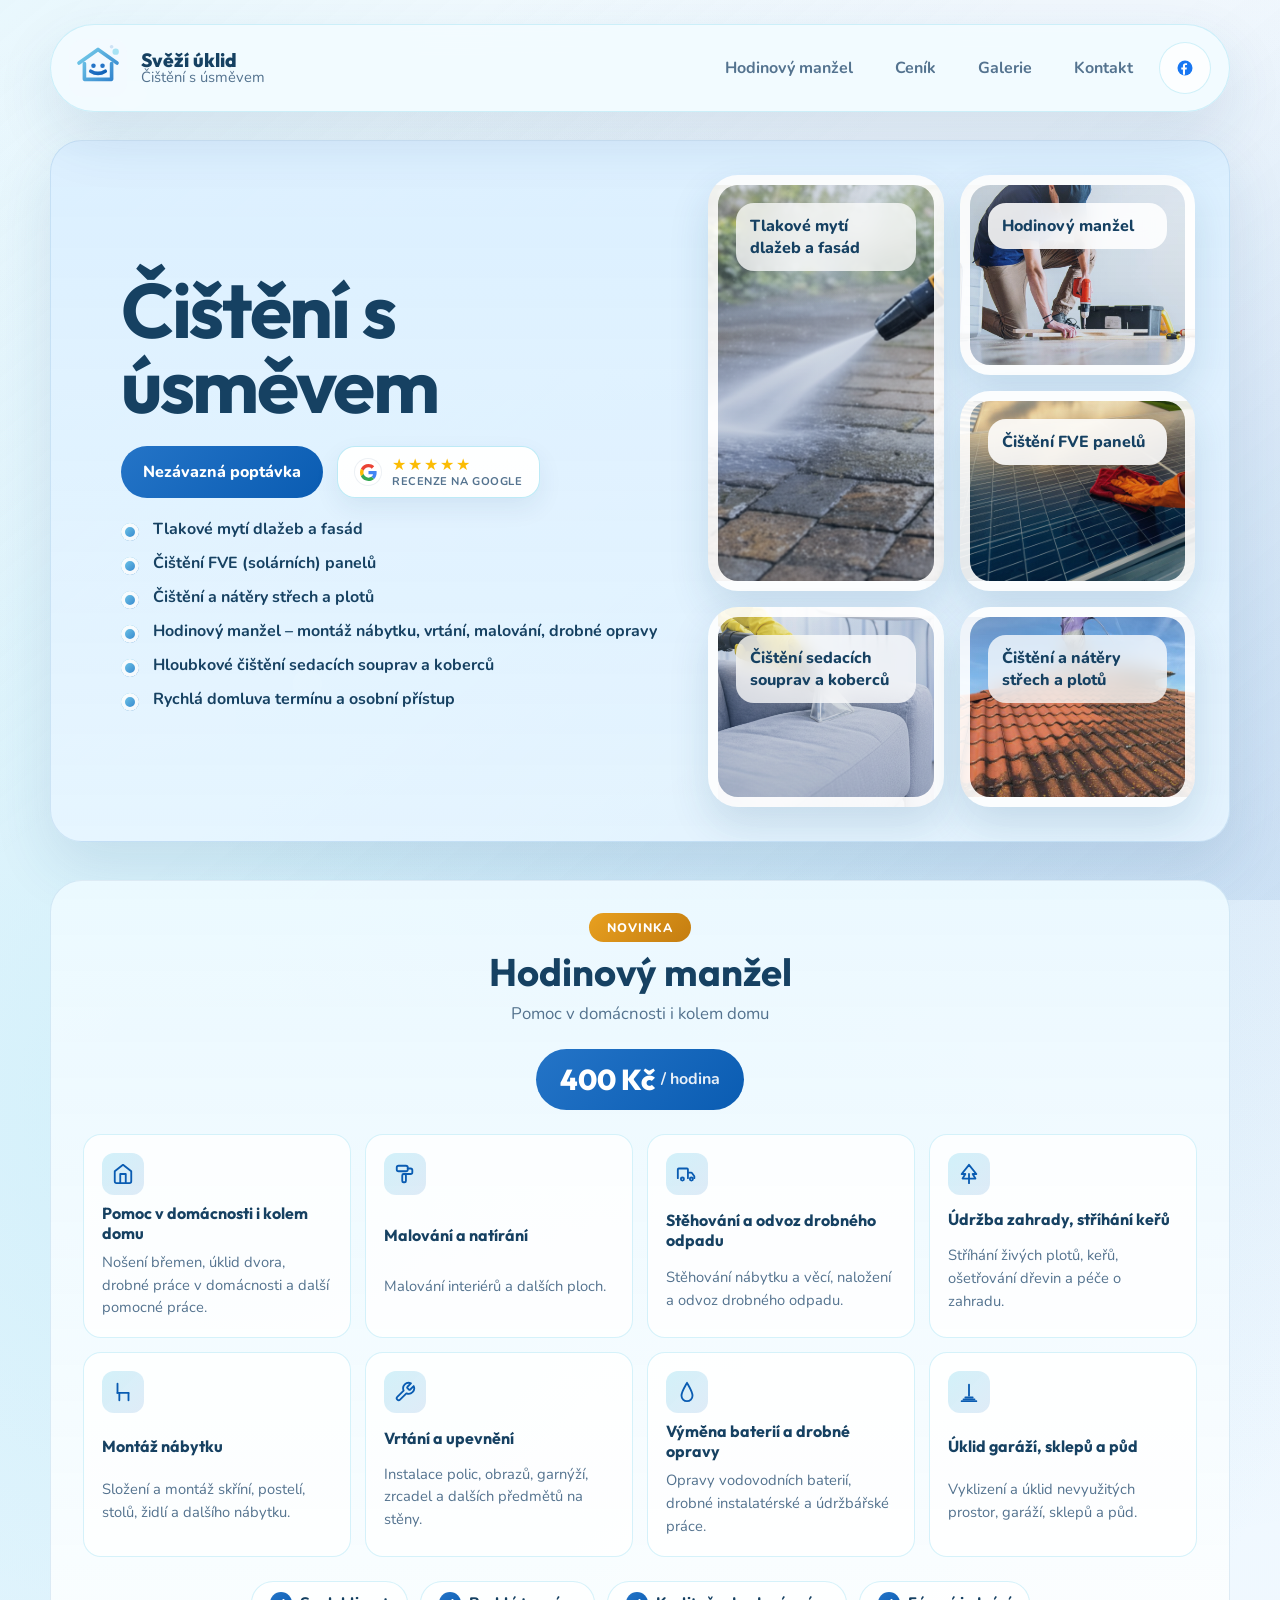
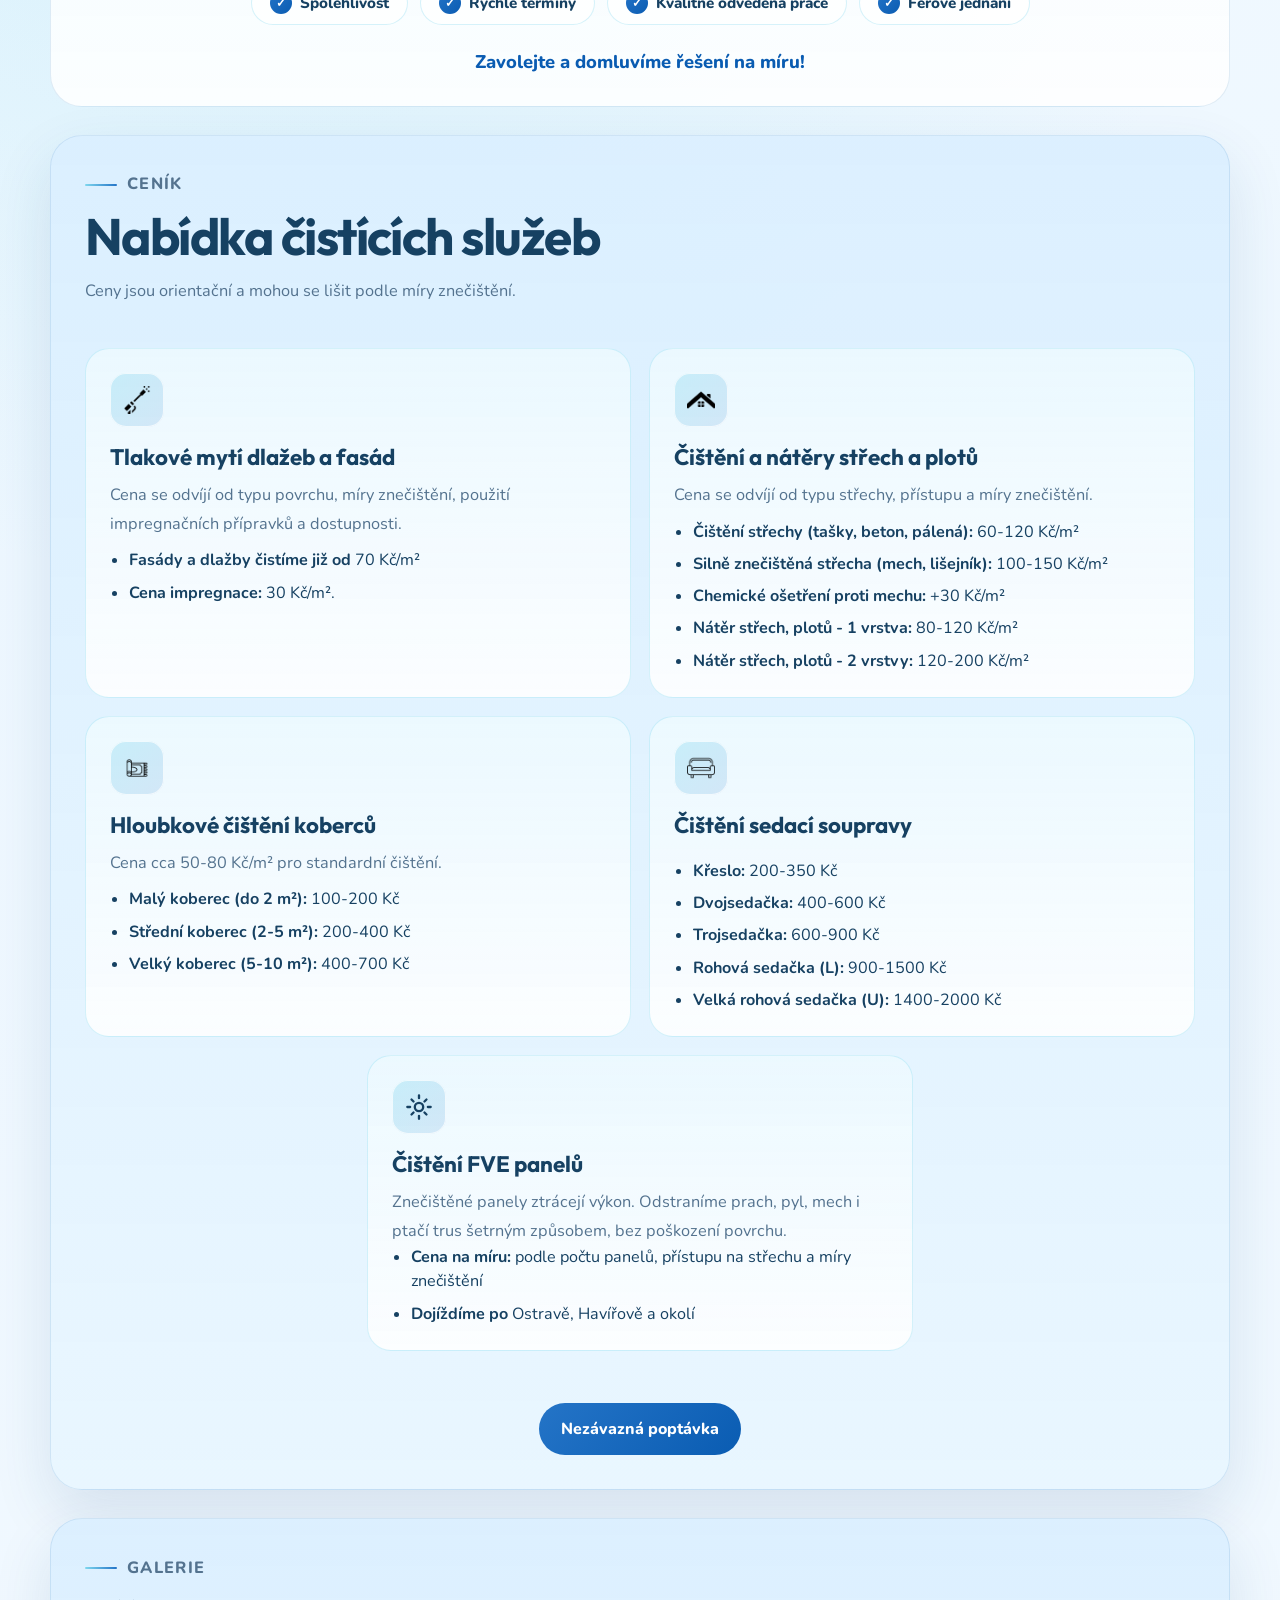
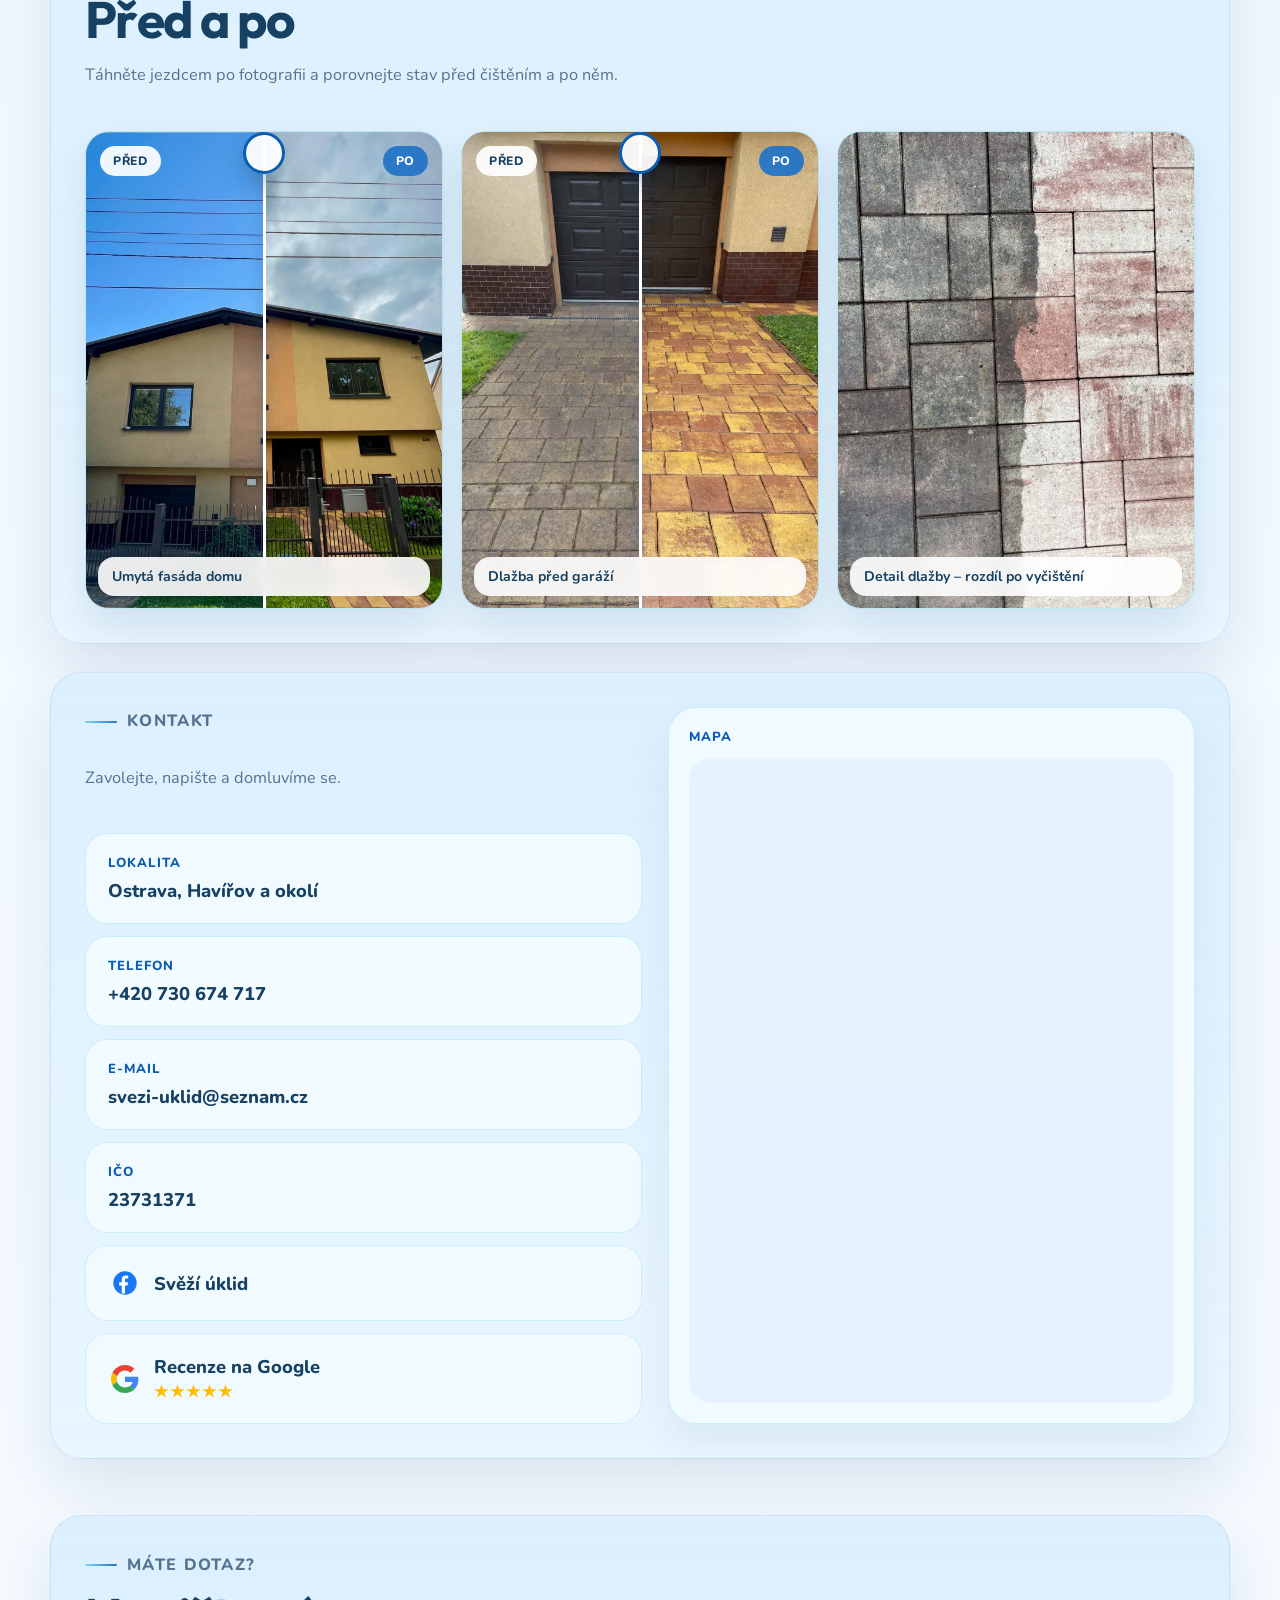
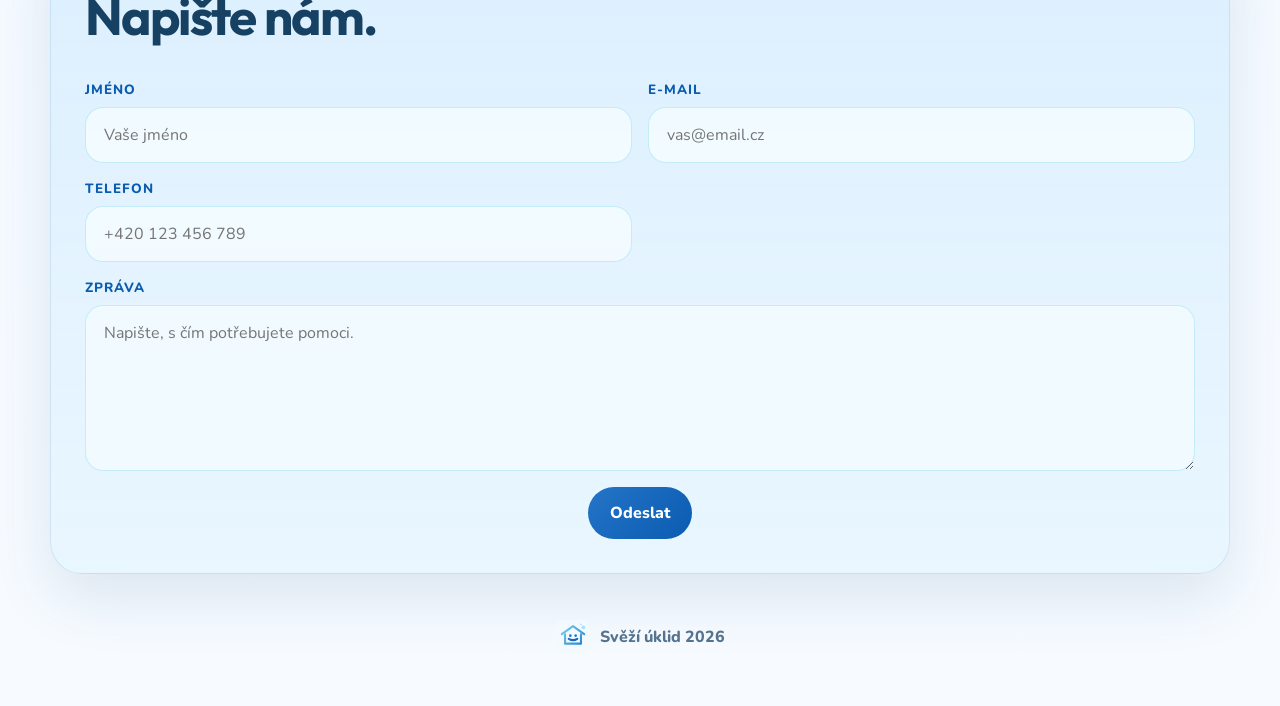
==== commit ac787c93: "zmena poradi" ====
--- a/index.html
+++ b/index.html
@@ -68,10 +68,10 @@
                     </div>
 
                     <ul class="hero-points">
-                        <li>Hodinový manžel – montáž nábytku, vrtání, malování, drobné opravy</li>
                         <li>Tlakové mytí dlažeb a fasád</li>
                         <li>Čištění FVE (solárních) panelů</li>
                         <li>Čištění a nátěry střech a plotů</li>
+                        <li>Hodinový manžel – montáž nábytku, vrtání, malování, drobné opravy</li>
                         <li>Hloubkové čištění sedacích souprav a koberců</li>
                         <li>Rychlá domluva termínu a osobní přístup</li>
                     </ul>
--- a/styles.css
+++ b/styles.css
@@ -1144,6 +1144,28 @@
         min-height: 0;
     }
 
+    /* Pořadí dlaždic na mobilu:
+       tlakové čištění → panely → střechy → hodinový manžel → sedací soupravy */
+    .hero-visual .visual-main {
+        order: 1;
+    }
+
+    .hero-visual .detail-fve {
+        order: 2;
+    }
+
+    .hero-visual .detail-roof {
+        order: 3;
+    }
+
+    .hero-visual .detail-handyman {
+        order: 4;
+    }
+
+    .hero-visual .detail-couch {
+        order: 5;
+    }
+
     .parallax-strip {
         min-height: 240px;
         background-attachment: scroll;
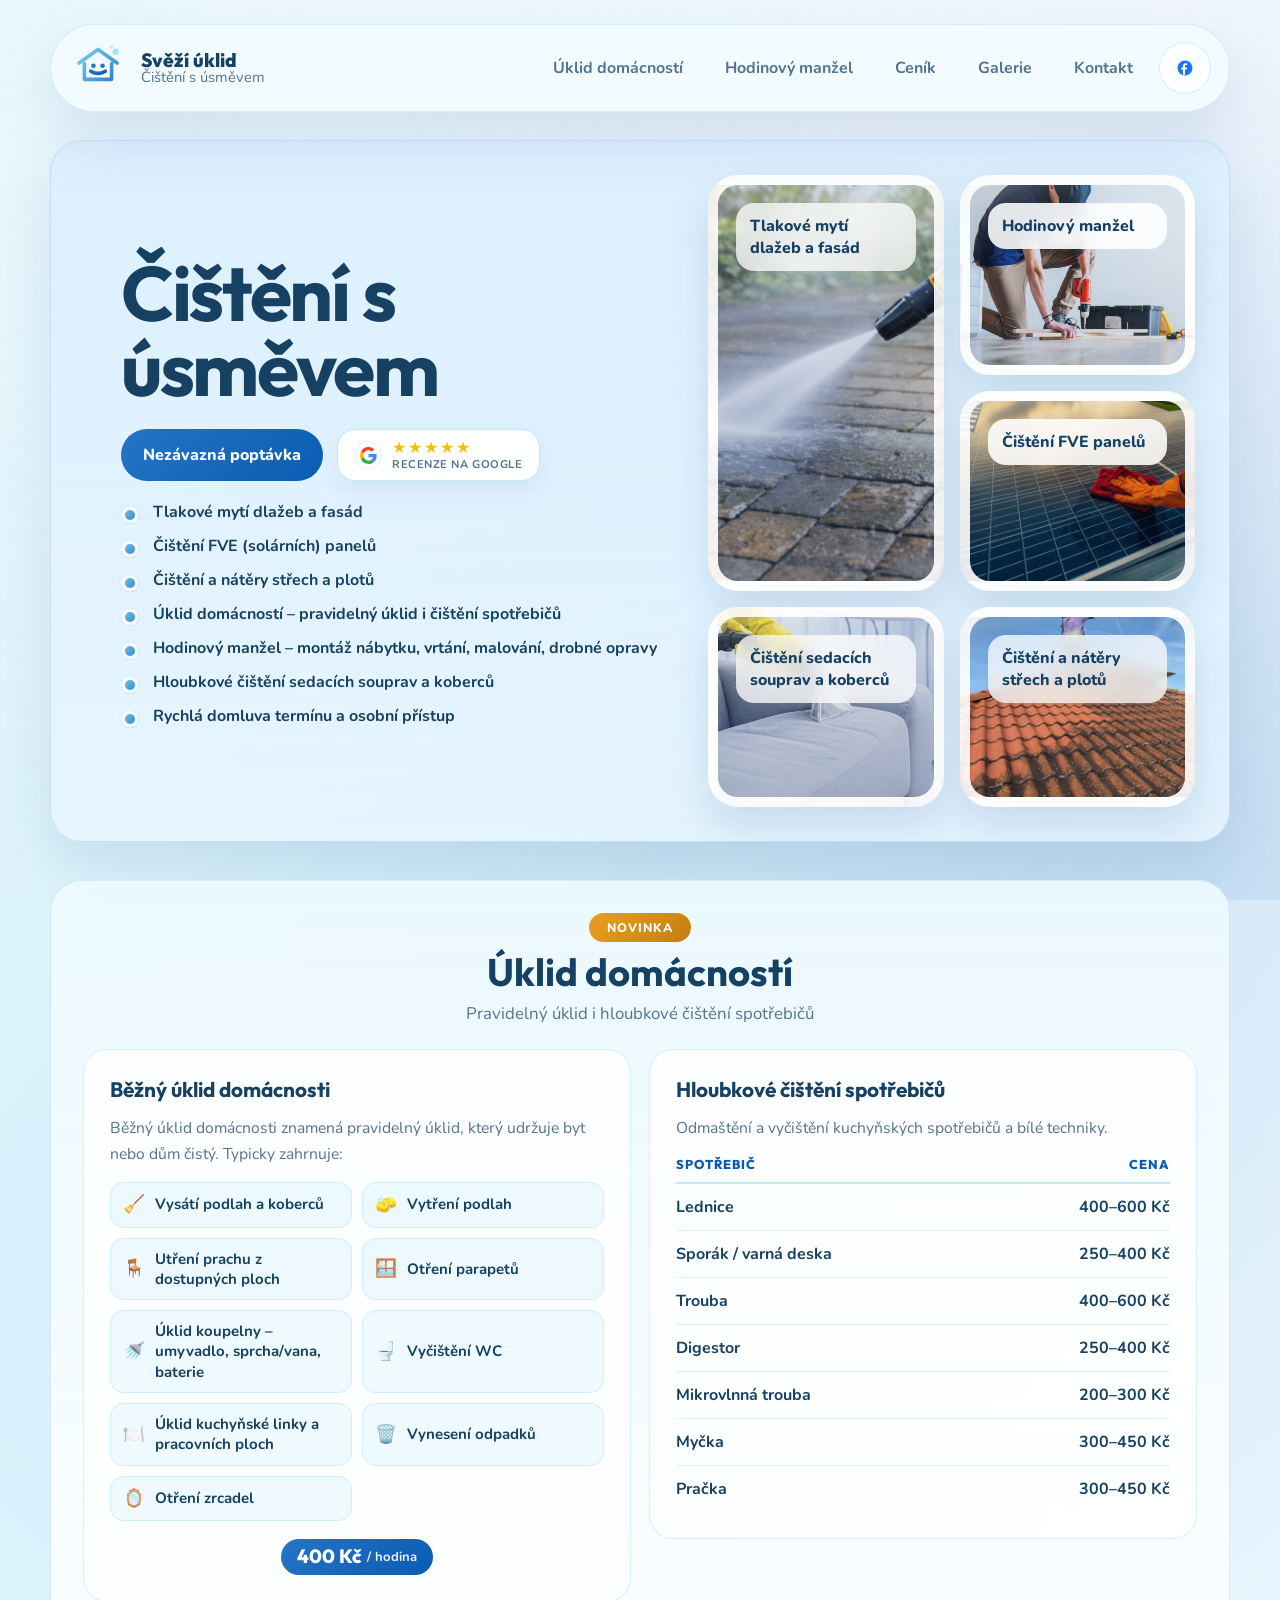
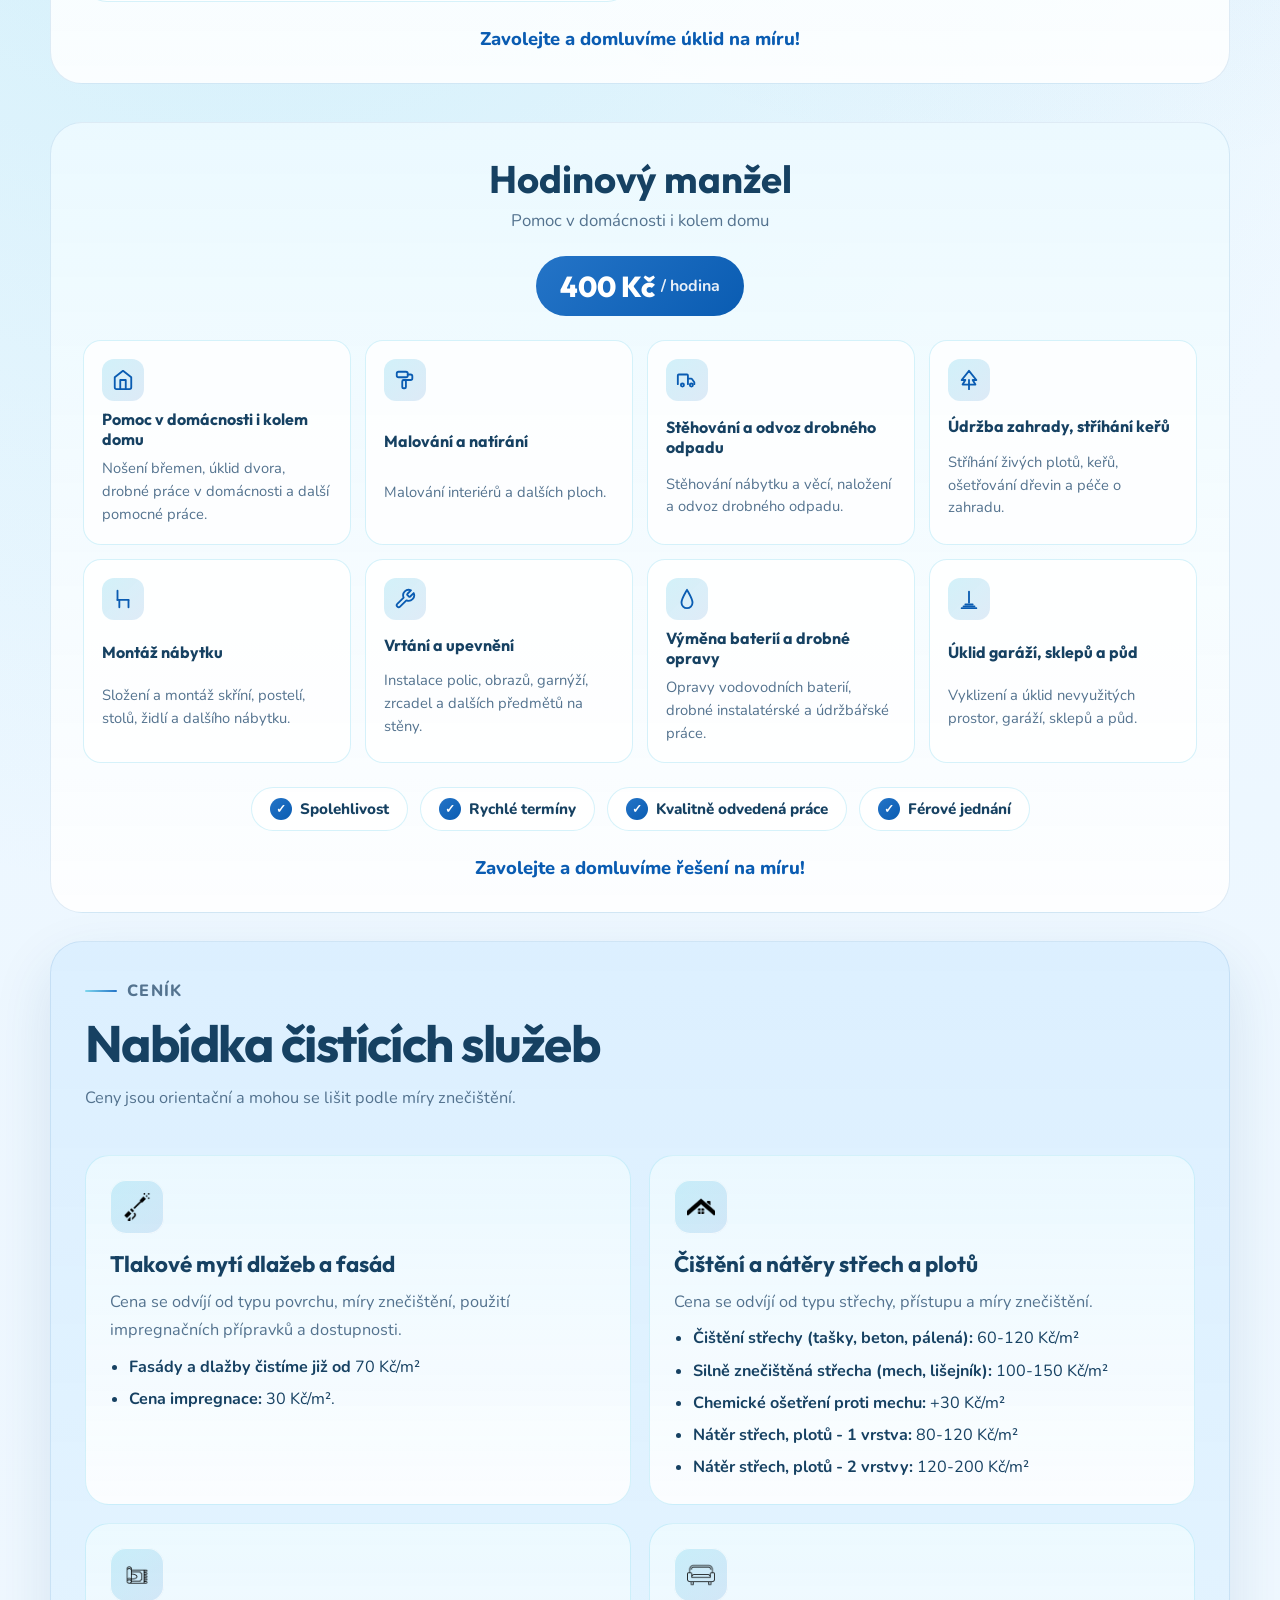
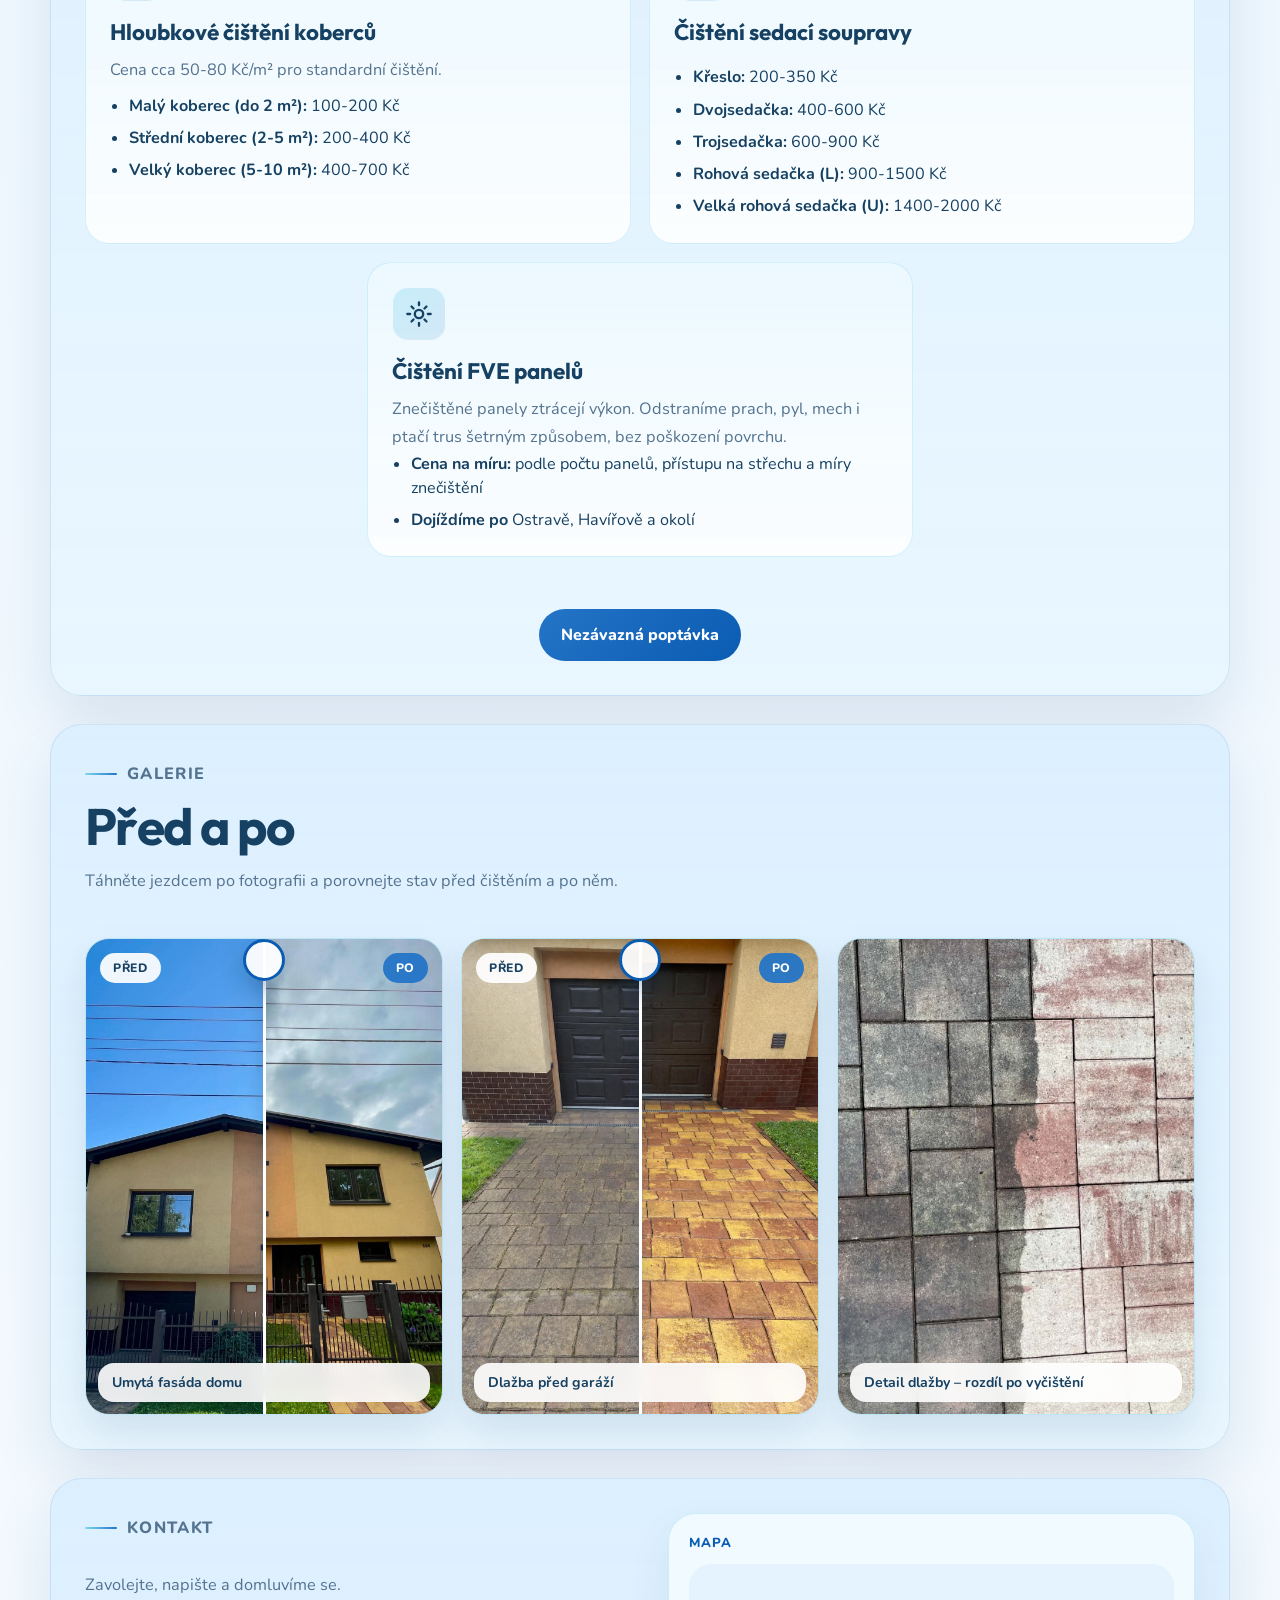
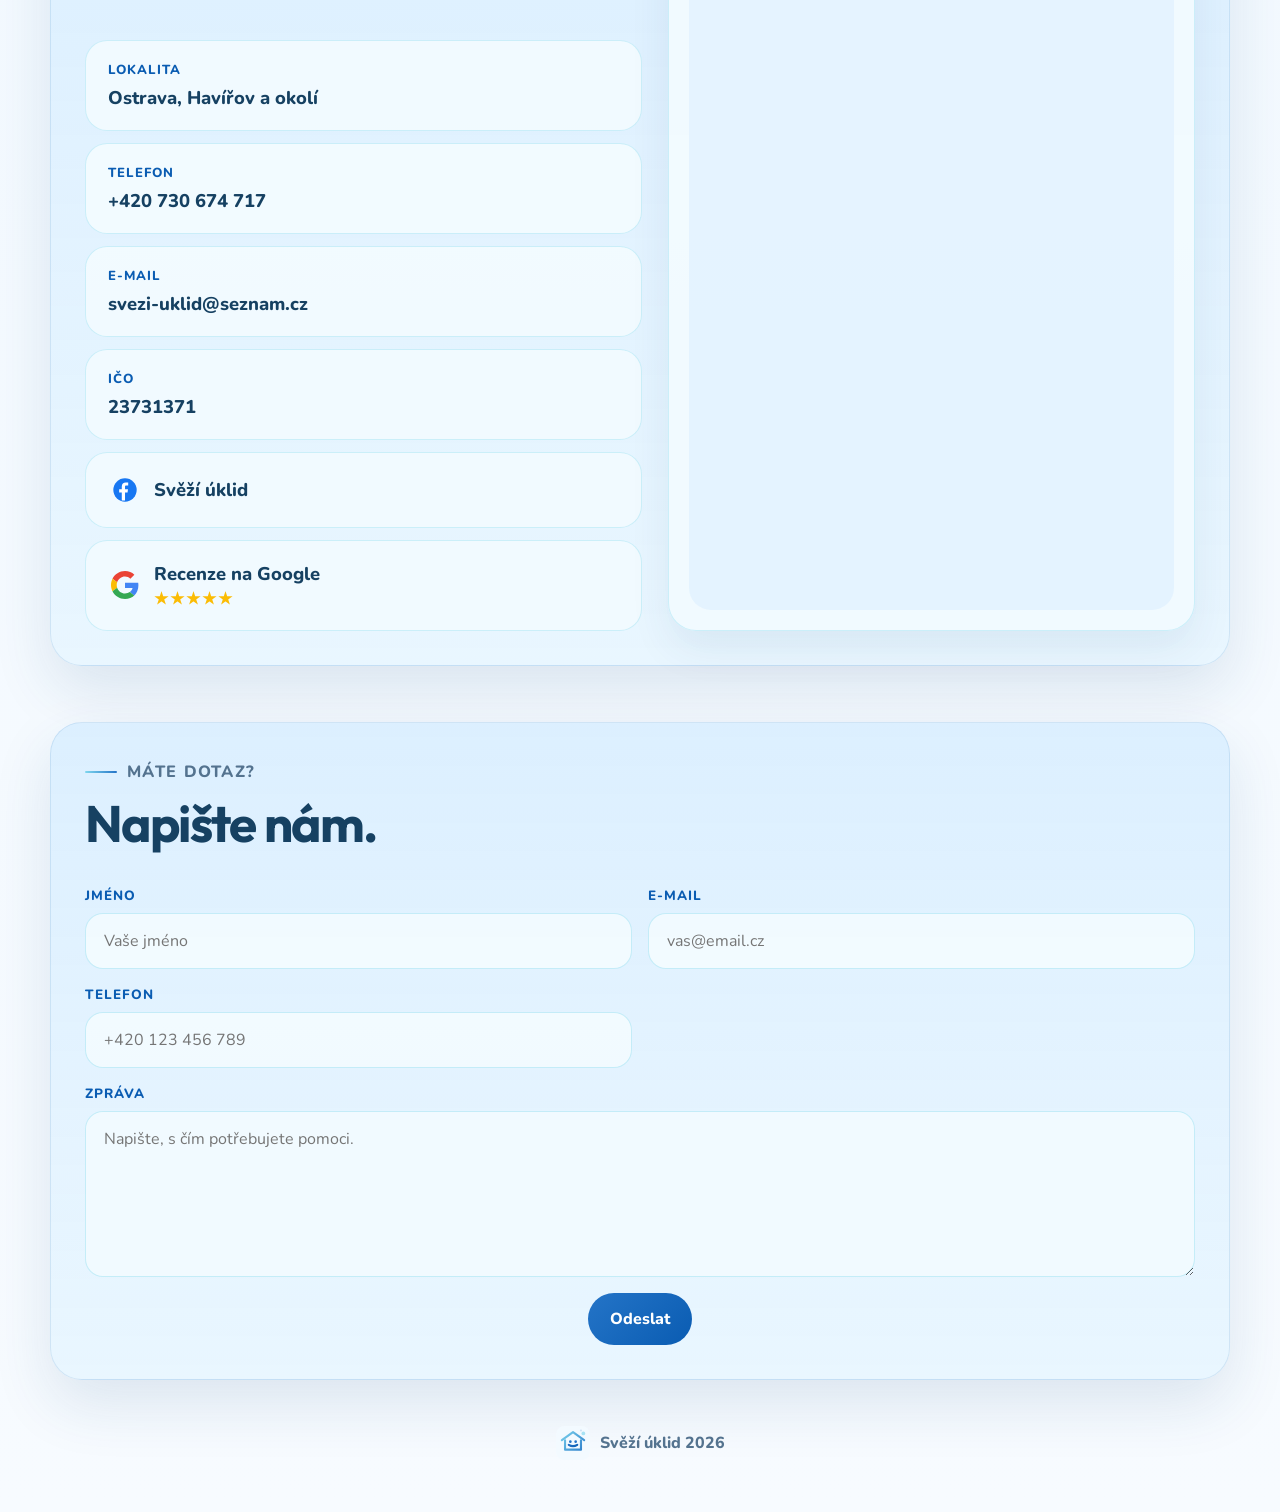
==== commit 603214b2: "uklid domacnosti" ====
--- a/index.html
+++ b/index.html
@@ -30,6 +30,7 @@
             </button>
 
             <nav class="nav" id="primary-nav" aria-label="Hlavní navigace">
+                <a href="#uklid-domacnosti">Úklid domácností</a>
                 <a href="#hodinovy-manzel">Hodinový manžel</a>
                 <a href="#cenik">Ceník</a>
                 <a href="#galerie">Galerie</a>
@@ -71,6 +72,7 @@
                         <li>Tlakové mytí dlažeb a fasád</li>
                         <li>Čištění FVE (solárních) panelů</li>
                         <li>Čištění a nátěry střech a plotů</li>
+                        <li>Úklid domácností – pravidelný úklid i čištění spotřebičů</li>
                         <li>Hodinový manžel – montáž nábytku, vrtání, malování, drobné opravy</li>
                         <li>Hloubkové čištění sedacích souprav a koberců</li>
                         <li>Rychlá domluva termínu a osobní přístup</li>
@@ -96,10 +98,72 @@
                 </div>
             </section>
 
+            <section class="cleaning-section section-card" id="uklid-domacnosti">
+                <div class="cleaning">
+                    <div class="cleaning-heading">
+                        <span class="cleaning-badge">NOVINKA</span>
+                        <h3>Úklid domácností</h3>
+                        <p class="cleaning-subtitle">Pravidelný úklid i hloubkové čištění spotřebičů</p>
+                    </div>
+
+                    <div class="cleaning-grid">
+                        <article class="cleaning-card">
+                            <h4>Běžný úklid domácnosti</h4>
+                            <p class="cleaning-lead">
+                                Běžný úklid domácnosti znamená pravidelný úklid, který udržuje byt nebo dům čistý.
+                                Typicky zahrnuje:
+                            </p>
+                            <ul class="cleaning-list">
+                                <li><span aria-hidden="true">🧹</span> Vysátí podlah a koberců</li>
+                                <li><span aria-hidden="true">🧽</span> Vytření podlah</li>
+                                <li><span aria-hidden="true">🪑</span> Utření prachu z dostupných ploch</li>
+                                <li><span aria-hidden="true">🪟</span> Otření parapetů</li>
+                                <li><span aria-hidden="true">🚿</span> Úklid koupelny – umyvadlo, sprcha/vana, baterie</li>
+                                <li><span aria-hidden="true">🚽</span> Vyčištění WC</li>
+                                <li><span aria-hidden="true">🍽️</span> Úklid kuchyňské linky a pracovních ploch</li>
+                                <li><span aria-hidden="true">🗑️</span> Vynesení odpadků</li>
+                                <li><span aria-hidden="true">🪞</span> Otření zrcadel</li>
+                            </ul>
+
+                            <div class="cleaning-price-card">
+                                <strong class="cleaning-price-value">400 Kč</strong>
+                                <span class="cleaning-price-unit">/ hodina</span>
+                            </div>
+                        </article>
+
+                        <article class="cleaning-card">
+                            <h4>Hloubkové čištění spotřebičů</h4>
+                            <p class="cleaning-lead">
+                                Odmaštění a vyčištění kuchyňských spotřebičů a bílé techniky.
+                            </p>
+                            <table class="appliance-table">
+                                <caption class="appliance-table-caption">Ceník čištění spotřebičů</caption>
+                                <thead>
+                                    <tr>
+                                        <th scope="col">Spotřebič</th>
+                                        <th scope="col">Cena</th>
+                                    </tr>
+                                </thead>
+                                <tbody>
+                                    <tr><td>Lednice</td><td>400–600 Kč</td></tr>
+                                    <tr><td>Sporák / varná deska</td><td>250–400 Kč</td></tr>
+                                    <tr><td>Trouba</td><td>400–600 Kč</td></tr>
+                                    <tr><td>Digestor</td><td>250–400 Kč</td></tr>
+                                    <tr><td>Mikrovlnná trouba</td><td>200–300 Kč</td></tr>
+                                    <tr><td>Myčka</td><td>300–450 Kč</td></tr>
+                                    <tr><td>Pračka</td><td>300–450 Kč</td></tr>
+                                </tbody>
+                            </table>
+                        </article>
+                    </div>
+
+                    <p class="cleaning-cta">Zavolejte a domluvíme úklid na míru!</p>
+                </div>
+            </section>
+
             <section class="handyman-section section-card" id="hodinovy-manzel">
                 <div class="handyman">
                     <div class="handyman-heading">
-                        <span class="handyman-badge">NOVINKA</span>
                         <h3>Hodinový manžel</h3>
                         <p class="handyman-subtitle">Pomoc v domácnosti i kolem domu</p>
                     </div>
--- a/styles.css
+++ b/styles.css
@@ -30,6 +30,7 @@
 #galerie,
 #kontakt,
 #kontaktujte-nas,
+#uklid-domacnosti,
 #hodinovy-manzel {
     scroll-margin-top: var(--nav-offset);
 }
@@ -585,6 +586,221 @@
 @media (max-width: 560px) {
     .service-card-center {
         width: 100%;
+    }
+}
+
+/* ══════════════════════════════════
+   Úklid domácností
+   ══════════════════════════════════ */
+
+.cleaning-section {
+    background: none !important;
+    border: none !important;
+    box-shadow: none !important;
+    padding: 0 !important;
+}
+
+.cleaning {
+    display: grid;
+    gap: 24px;
+    margin-top: 10px;
+    padding: 32px;
+    border-radius: var(--radius-xl);
+    background: linear-gradient(180deg, rgba(236, 249, 255, 0.95), rgba(255, 255, 255, 0.86));
+    border: 1px solid var(--line);
+}
+
+.cleaning-heading {
+    display: grid;
+    gap: 6px;
+    text-align: center;
+}
+
+.cleaning-badge {
+    display: inline-flex;
+    justify-self: center;
+    align-items: center;
+    padding: 6px 18px;
+    border-radius: 999px;
+    background: linear-gradient(135deg, #e8a020, #c47d10);
+    color: #fff;
+    font-size: 0.78rem;
+    font-weight: 800;
+    letter-spacing: 0.08em;
+    text-transform: uppercase;
+}
+
+.cleaning-heading h3 {
+    margin: 0;
+    font-family: "Outfit", sans-serif;
+    font-size: clamp(1.6rem, 3vw, 2.4rem);
+    color: var(--text);
+}
+
+.cleaning-subtitle {
+    margin: 0;
+    color: var(--muted);
+    font-size: 1.05rem;
+}
+
+.cleaning-grid {
+    display: grid;
+    grid-template-columns: repeat(2, minmax(0, 1fr));
+    gap: 18px;
+    align-items: start;
+}
+
+.cleaning-card {
+    display: grid;
+    gap: 14px;
+    padding: 26px;
+    border-radius: var(--radius-lg);
+    background: rgba(255, 255, 255, 0.78);
+    border: 1px solid rgba(127, 215, 238, 0.32);
+}
+
+.cleaning-card h4 {
+    margin: 0;
+    font-family: "Outfit", sans-serif;
+    font-size: 1.3rem;
+    font-weight: 700;
+    color: var(--text);
+}
+
+.cleaning-lead,
+.cleaning-note {
+    margin: 0;
+    color: var(--muted);
+    font-size: 0.98rem;
+    line-height: 1.65;
+}
+
+.cleaning-list {
+    display: grid;
+    grid-template-columns: repeat(2, minmax(0, 1fr));
+    gap: 10px;
+    margin: 0;
+    padding: 0;
+    list-style: none;
+}
+
+.cleaning-list li {
+    display: flex;
+    align-items: center;
+    gap: 10px;
+    padding: 10px 12px;
+    border-radius: 14px;
+    background: rgba(236, 249, 255, 0.85);
+    border: 1px solid rgba(127, 215, 238, 0.28);
+    font-size: 0.94rem;
+    font-weight: 700;
+    line-height: 1.35;
+}
+
+.cleaning-list li span {
+    flex: none;
+    font-size: 1.1rem;
+}
+
+.appliance-table {
+    width: 100%;
+    border-collapse: collapse;
+    font-size: 1rem;
+}
+
+.appliance-table-caption {
+    position: absolute;
+    width: 1px;
+    height: 1px;
+    margin: -1px;
+    padding: 0;
+    overflow: hidden;
+    clip: rect(0 0 0 0);
+    white-space: nowrap;
+    border: 0;
+}
+
+.appliance-table th {
+    padding: 0 0 10px;
+    border-bottom: 2px solid rgba(127, 215, 238, 0.5);
+    font-family: "Outfit", sans-serif;
+    font-size: 0.8rem;
+    font-weight: 800;
+    letter-spacing: 0.08em;
+    text-transform: uppercase;
+    color: var(--primary-strong);
+    text-align: left;
+}
+
+.appliance-table td {
+    padding: 12px 0;
+    border-bottom: 1px solid rgba(127, 215, 238, 0.28);
+    font-weight: 700;
+}
+
+.appliance-table tbody tr:last-child td {
+    border-bottom: 0;
+}
+
+.appliance-table th:last-child,
+.appliance-table td:last-child {
+    text-align: right;
+    white-space: nowrap;
+}
+
+.cleaning-cta {
+    margin: 0;
+    text-align: center;
+    font-size: 1.15rem;
+    font-weight: 800;
+    color: var(--primary-strong);
+}
+
+.cleaning-price-card {
+    display: inline-flex;
+    align-items: center;
+    justify-content: center;
+    gap: 5px;
+    justify-self: center;
+    margin-top: 4px;
+    padding: 8px 16px;
+    border-radius: 999px;
+    background: linear-gradient(135deg, var(--primary), var(--primary-strong));
+    color: #fff;
+}
+
+.cleaning-price-value {
+    font-family: "Outfit", sans-serif;
+    font-size: 1.2rem;
+    font-weight: 800;
+    line-height: 1;
+}
+
+.cleaning-price-unit {
+    font-size: 0.82rem;
+    font-weight: 700;
+    opacity: 0.9;
+}
+
+@media (max-width: 1024px) {
+    .cleaning-grid {
+        grid-template-columns: 1fr;
+    }
+}
+
+@media (max-width: 820px) {
+    .cleaning {
+        padding: 22px;
+    }
+}
+
+@media (max-width: 560px) {
+    .cleaning {
+        padding: 18px;
+    }
+
+    .cleaning-list {
+        grid-template-columns: 1fr;
     }
 }
 
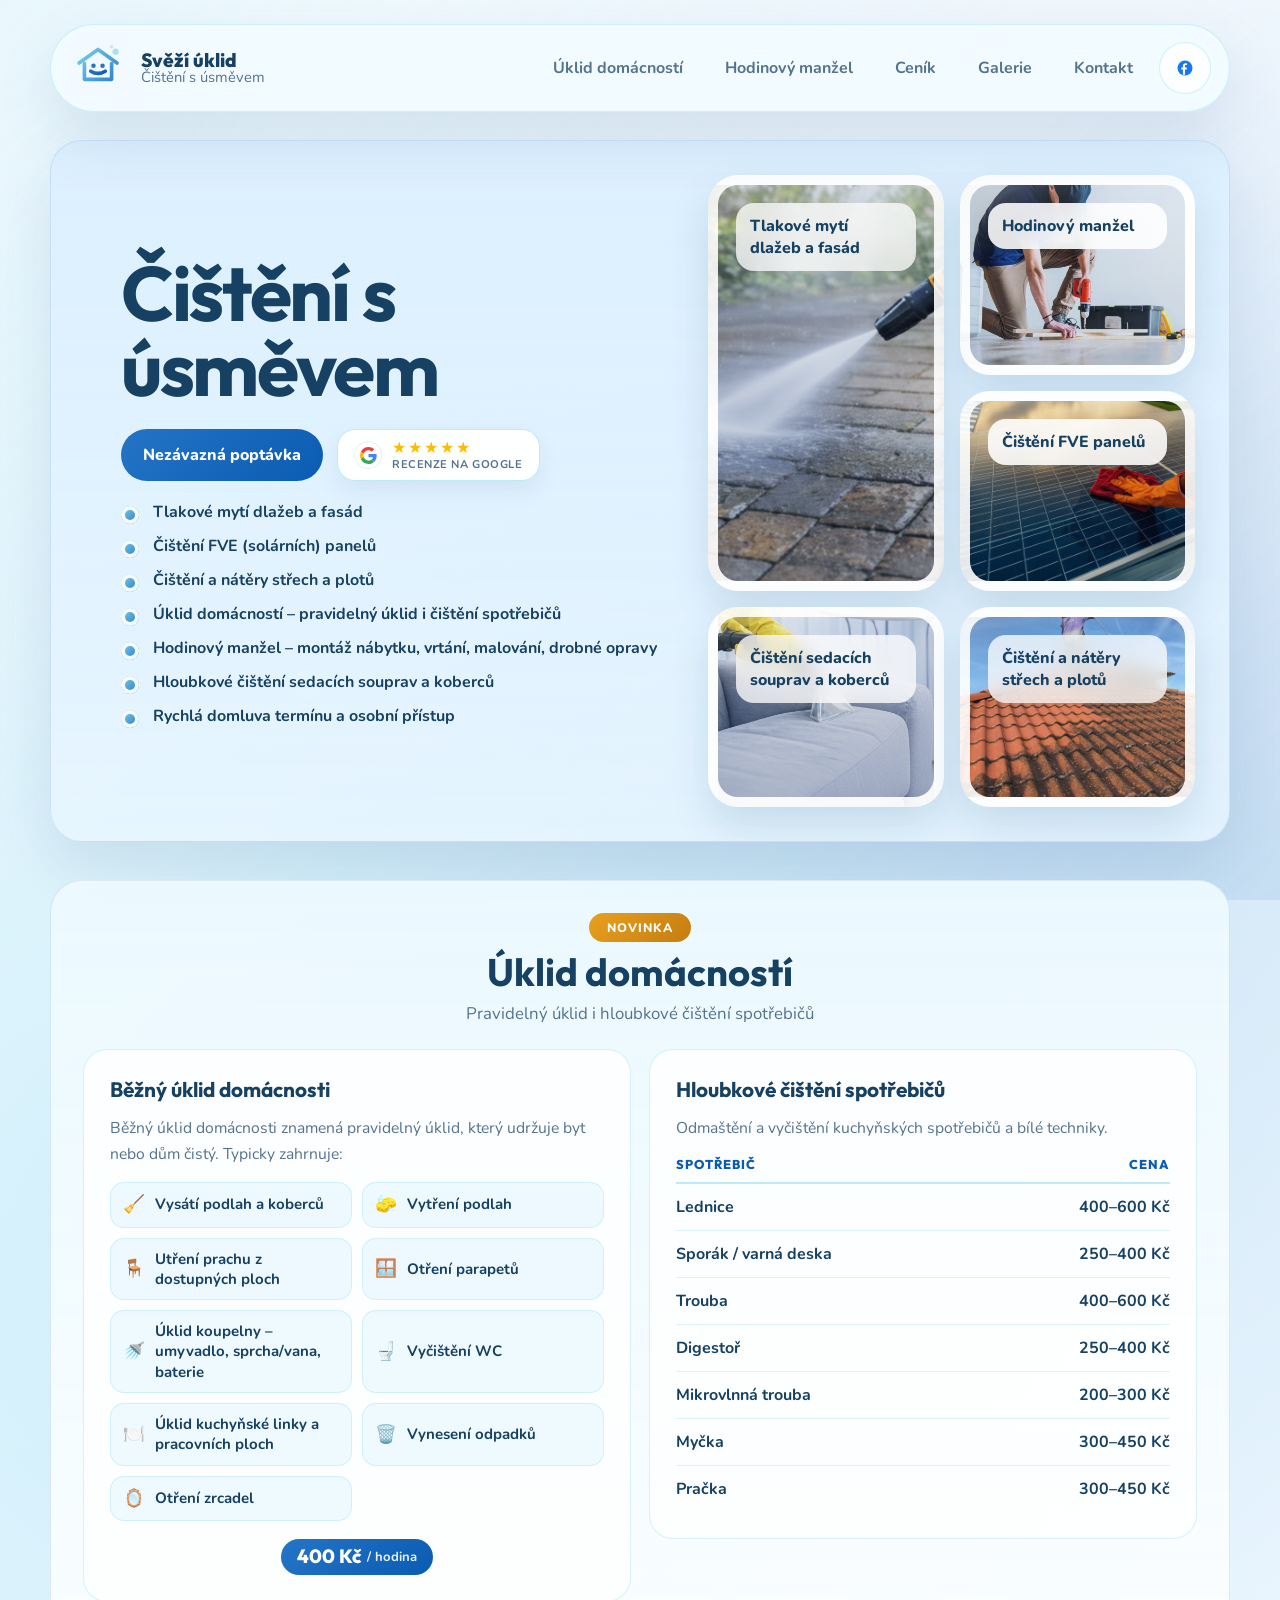
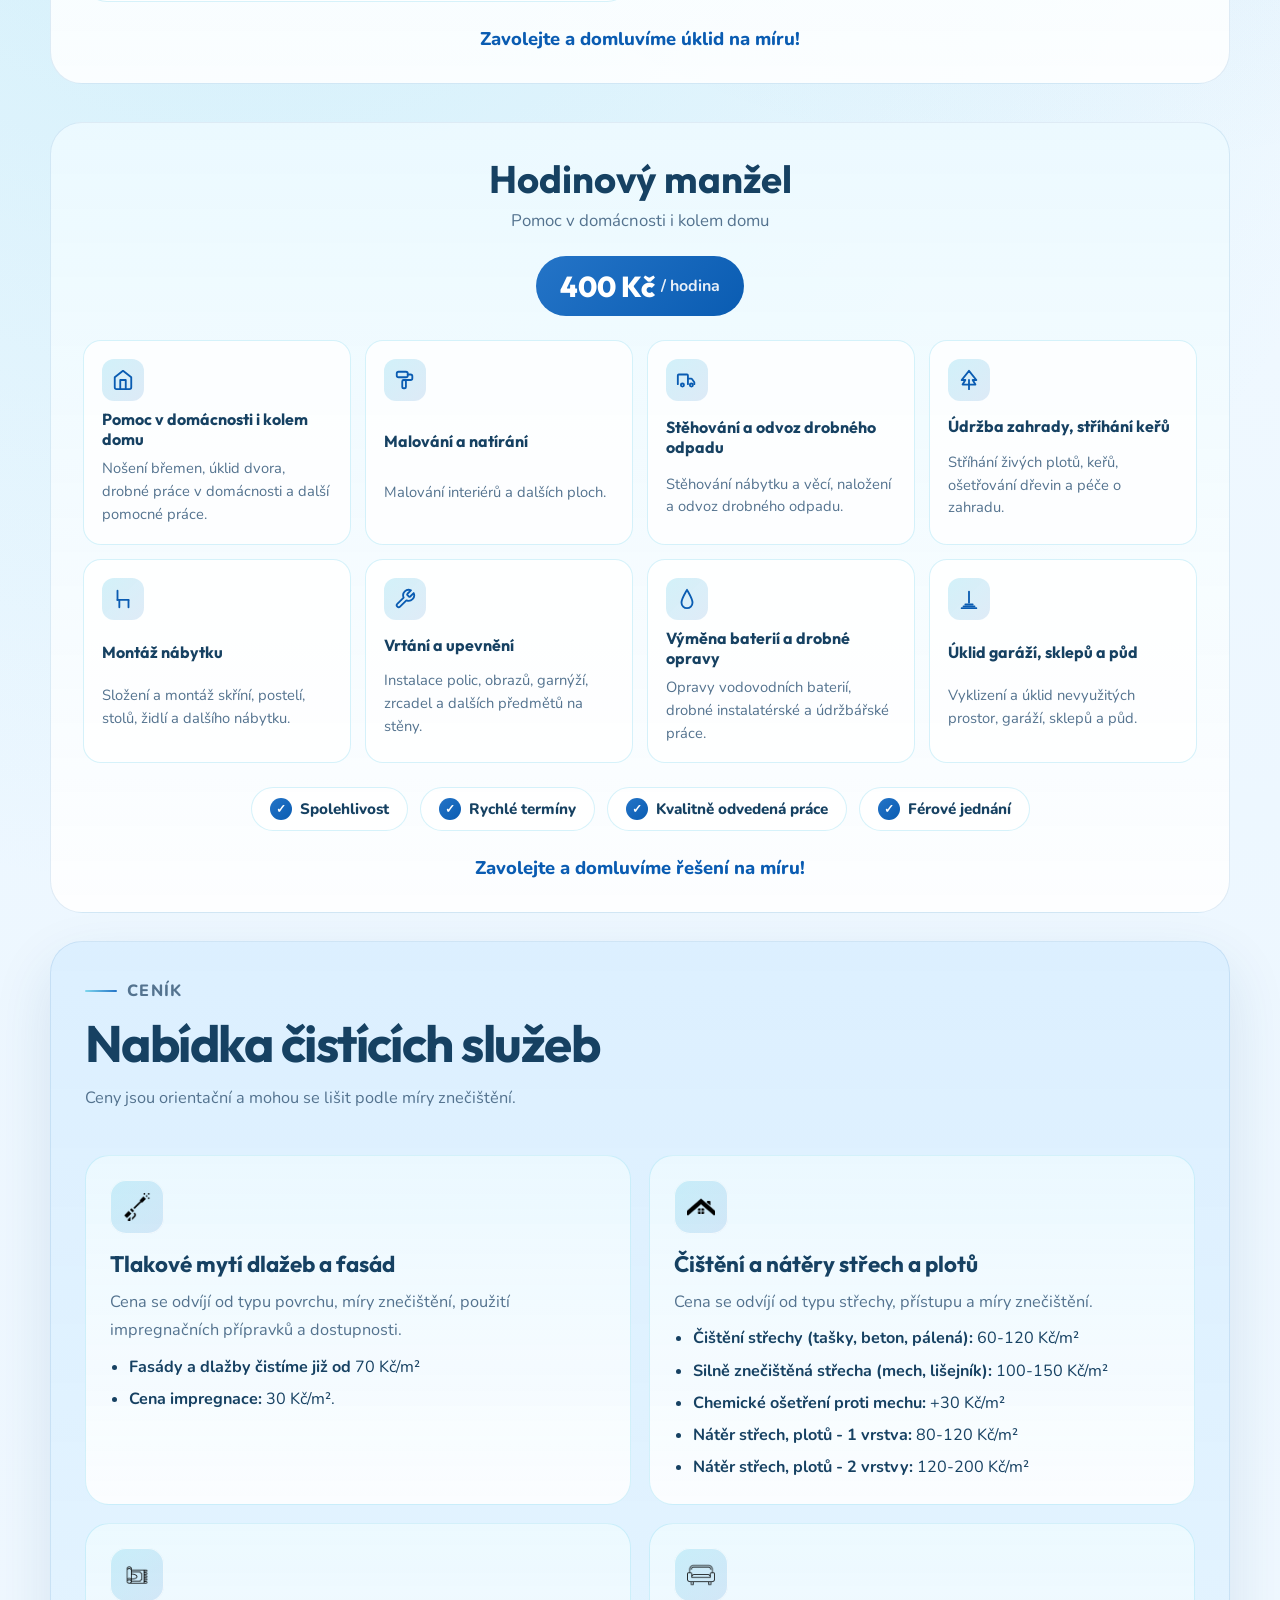
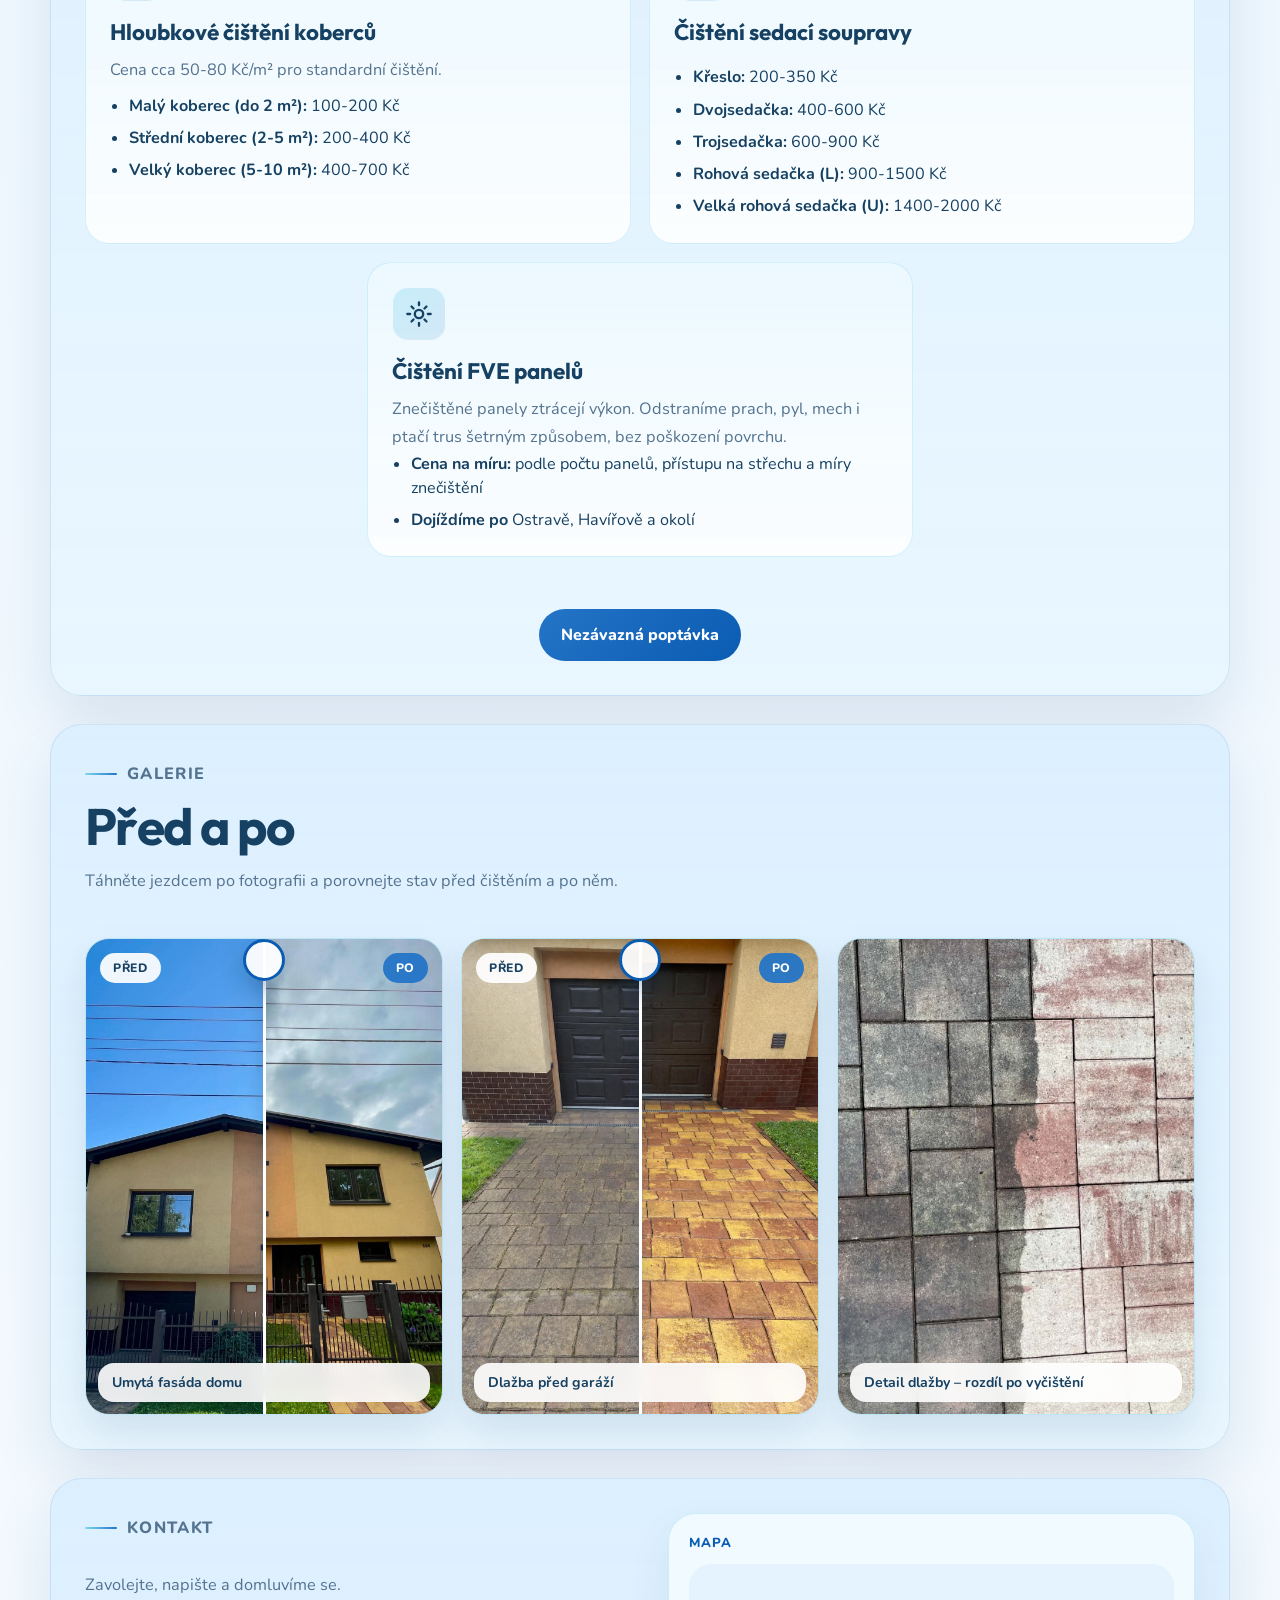
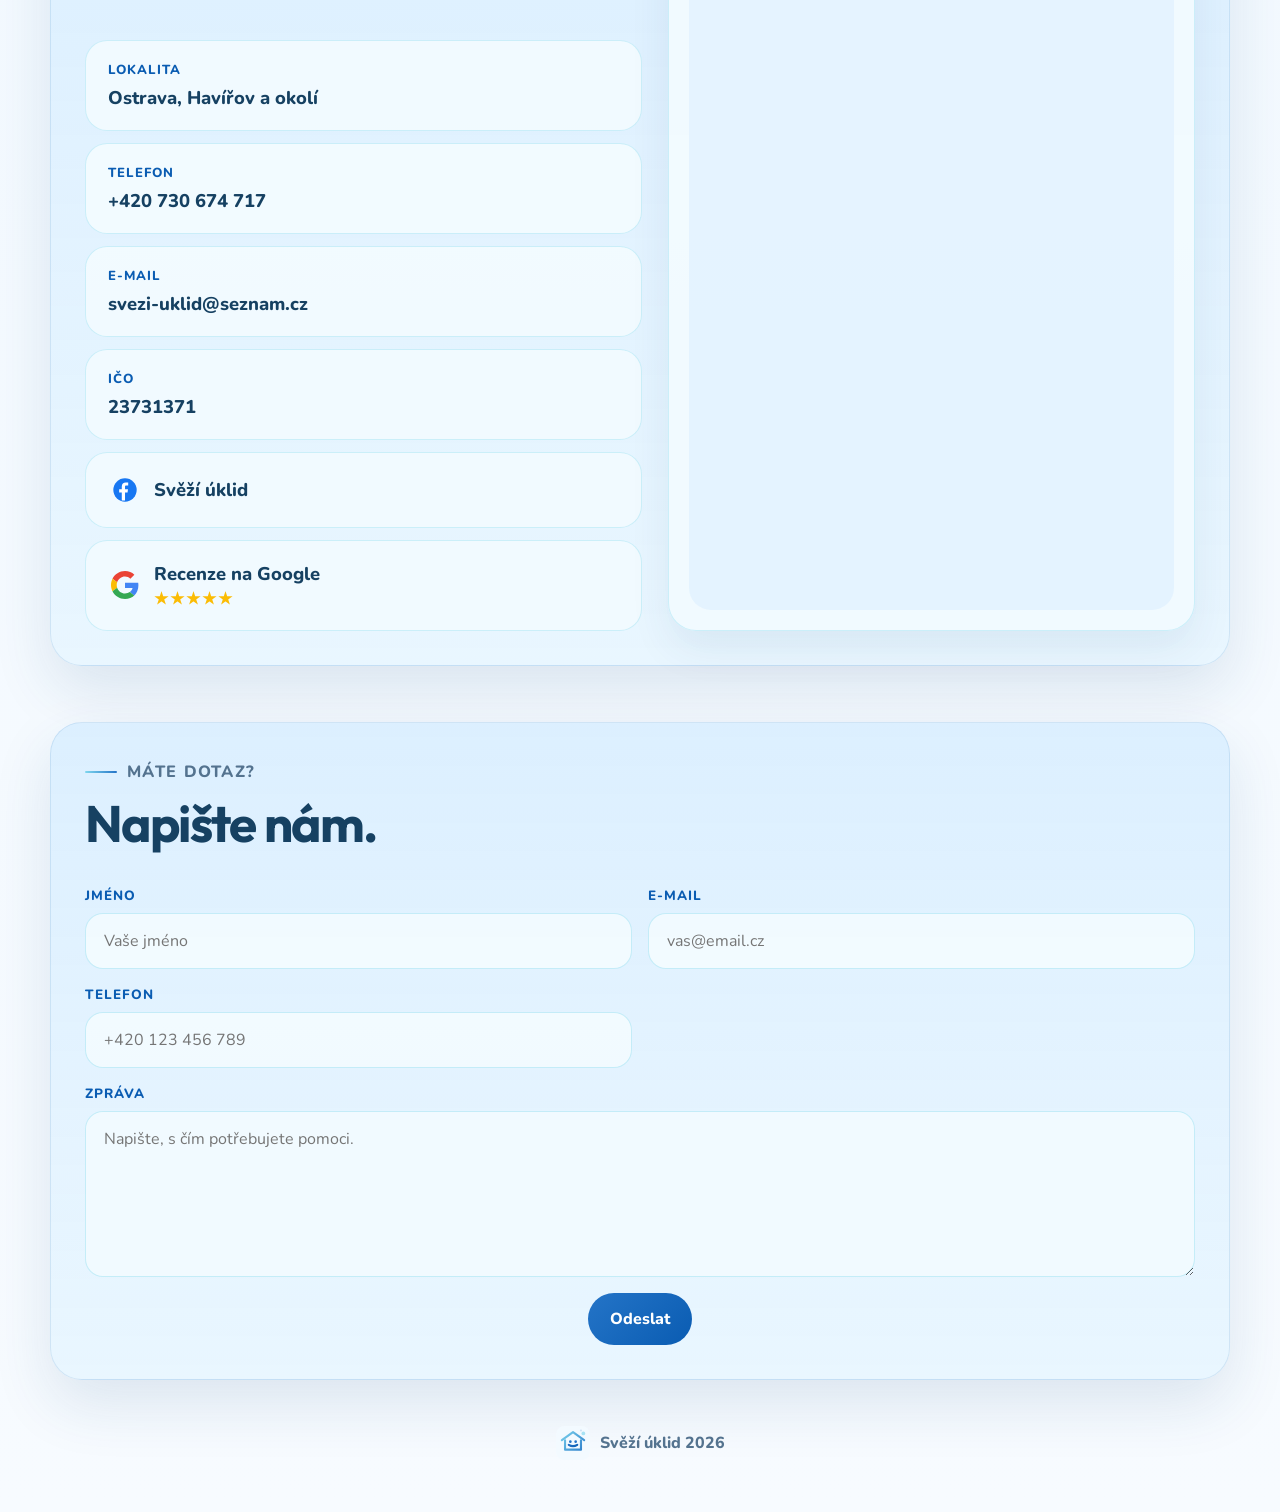
==== commit a11a7fa8: "digestoř" ====
--- a/index.html
+++ b/index.html
@@ -148,7 +148,7 @@
                                     <tr><td>Lednice</td><td>400–600 Kč</td></tr>
                                     <tr><td>Sporák / varná deska</td><td>250–400 Kč</td></tr>
                                     <tr><td>Trouba</td><td>400–600 Kč</td></tr>
-                                    <tr><td>Digestor</td><td>250–400 Kč</td></tr>
+                                    <tr><td>Digestoř</td><td>250–400 Kč</td></tr>
                                     <tr><td>Mikrovlnná trouba</td><td>200–300 Kč</td></tr>
                                     <tr><td>Myčka</td><td>300–450 Kč</td></tr>
                                     <tr><td>Pračka</td><td>300–450 Kč</td></tr>
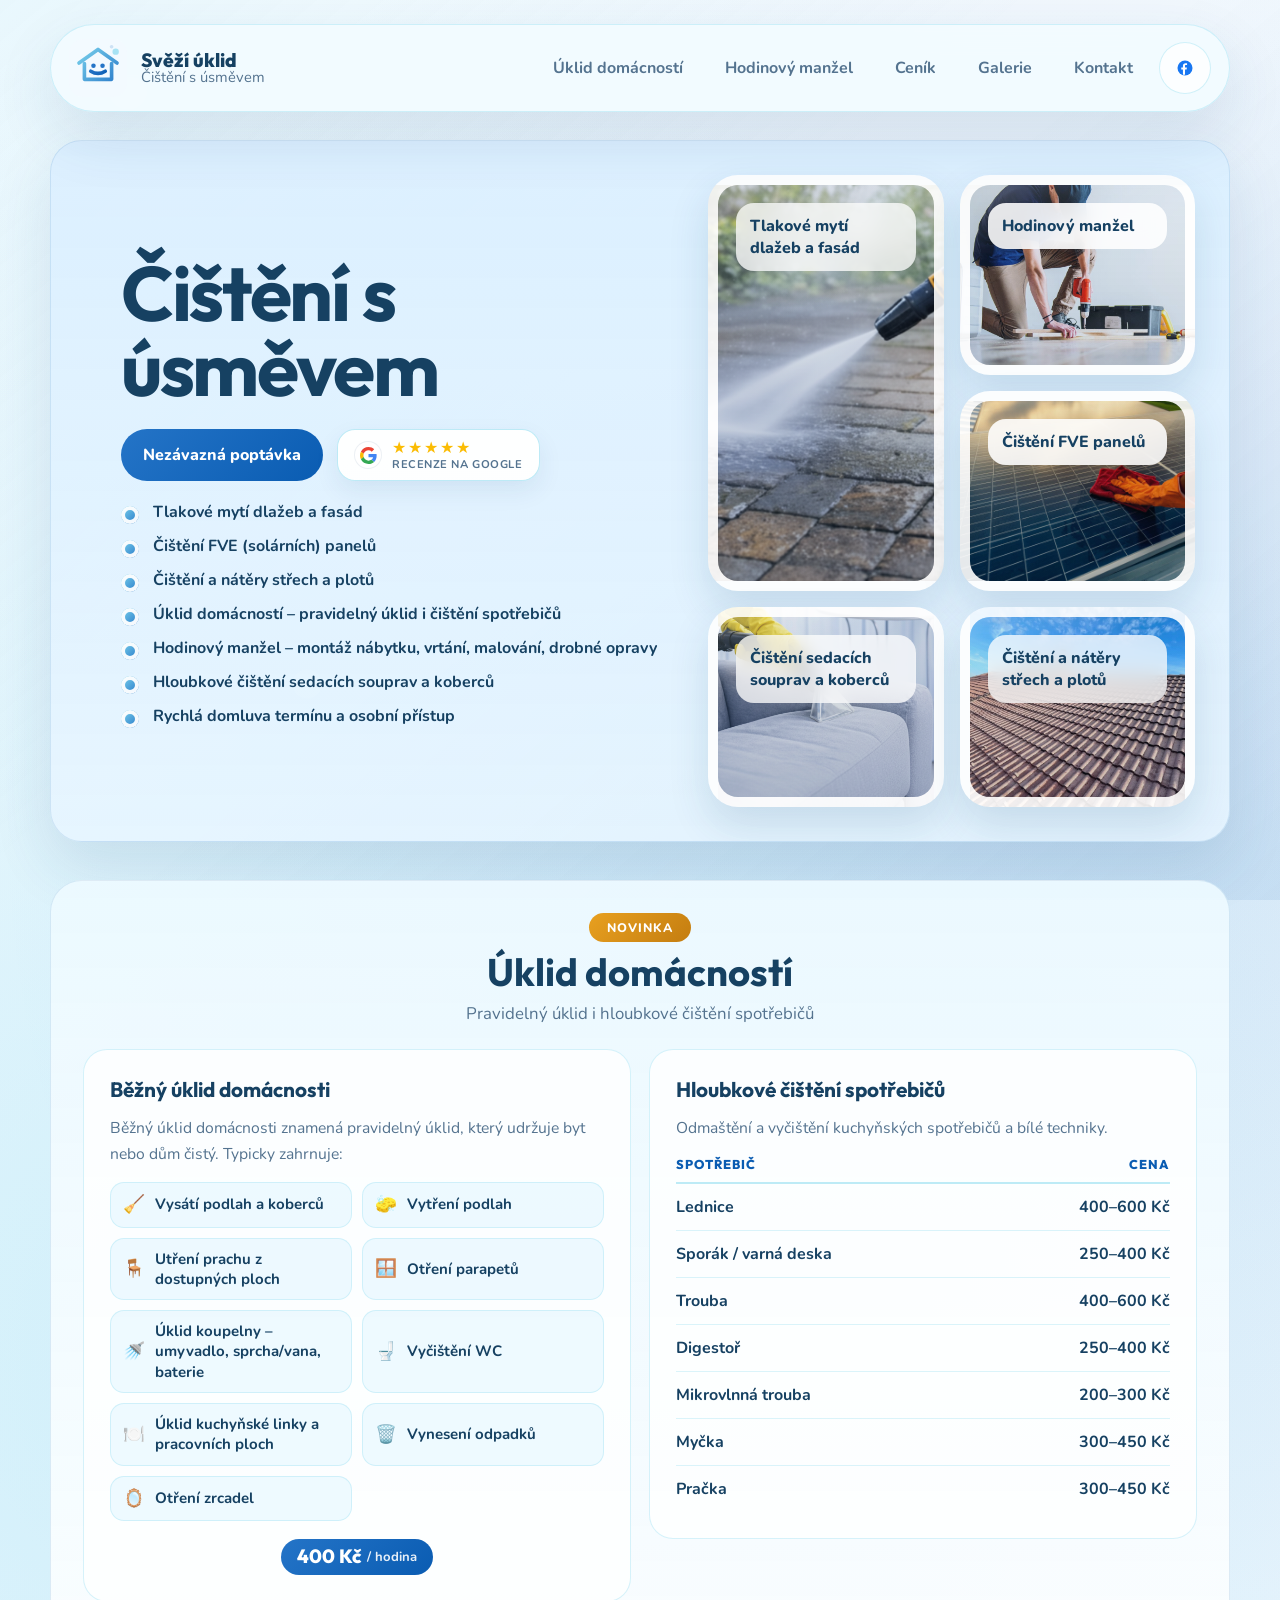
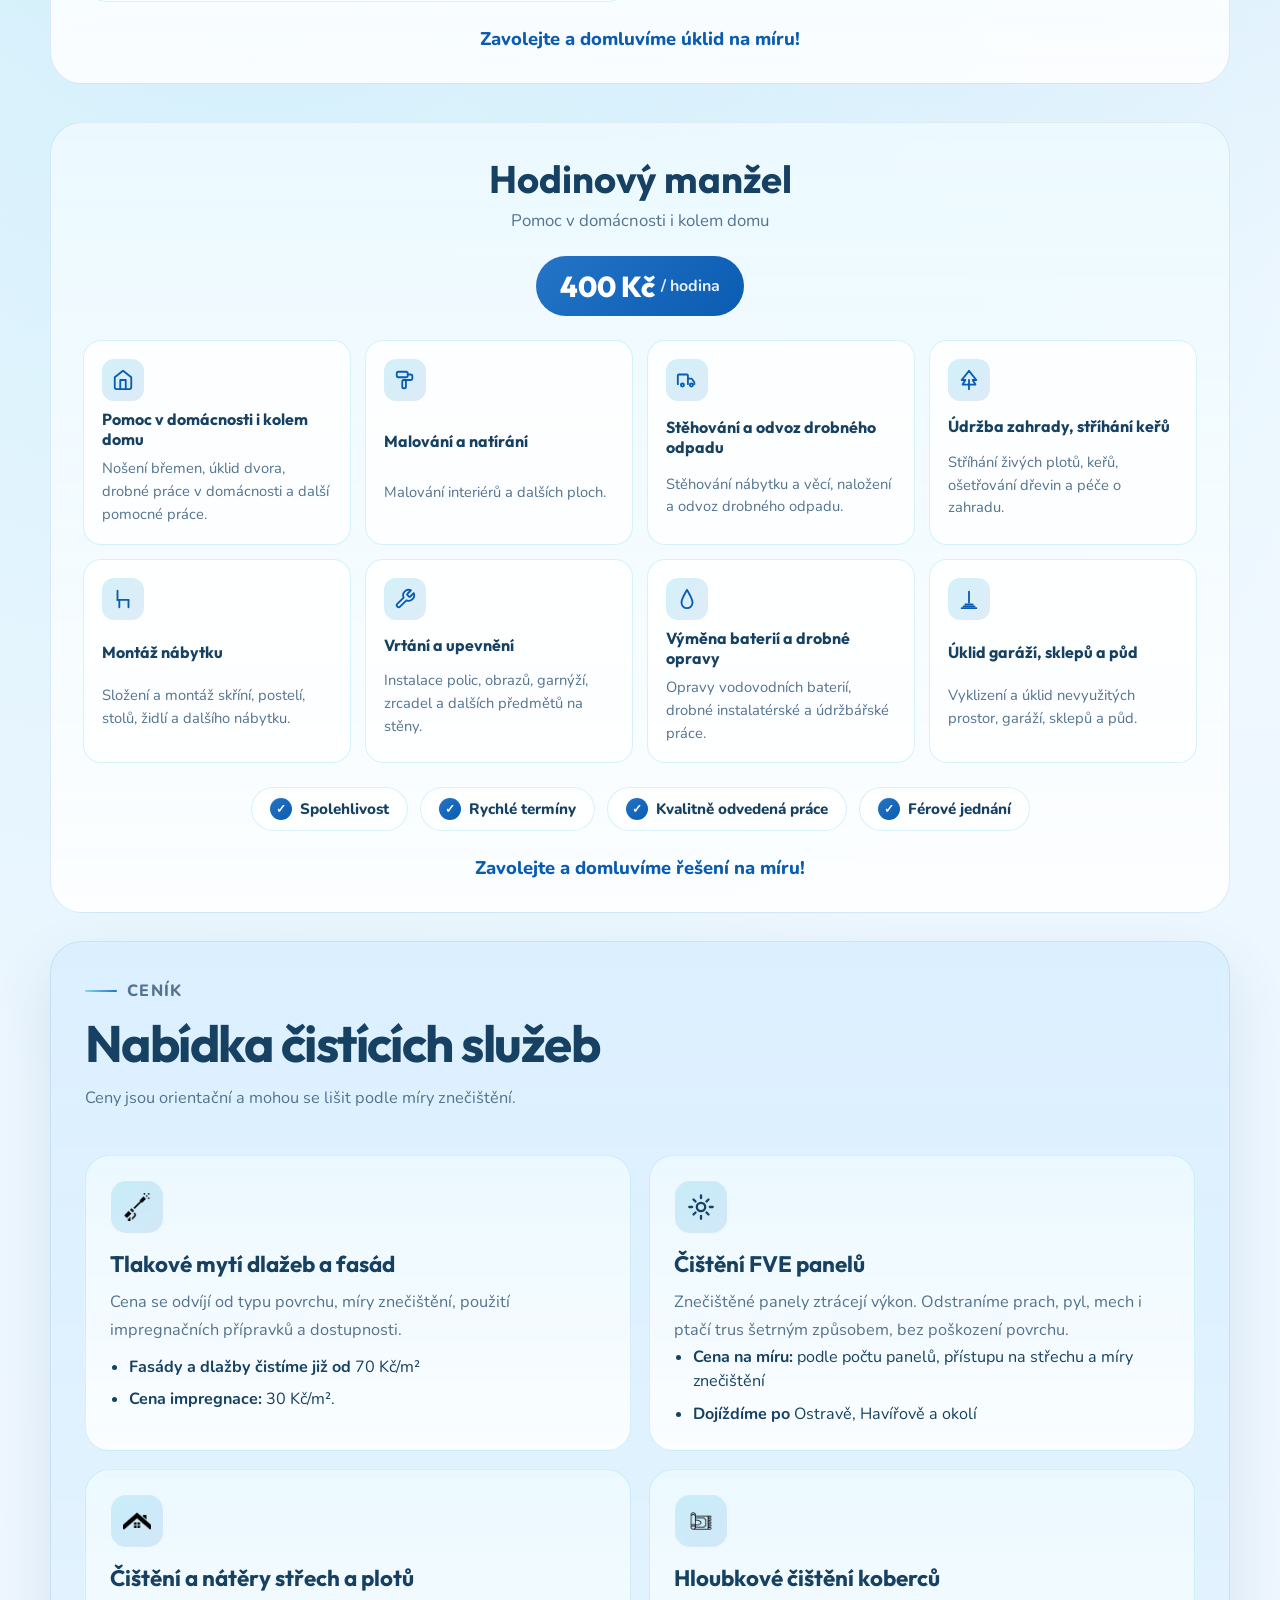
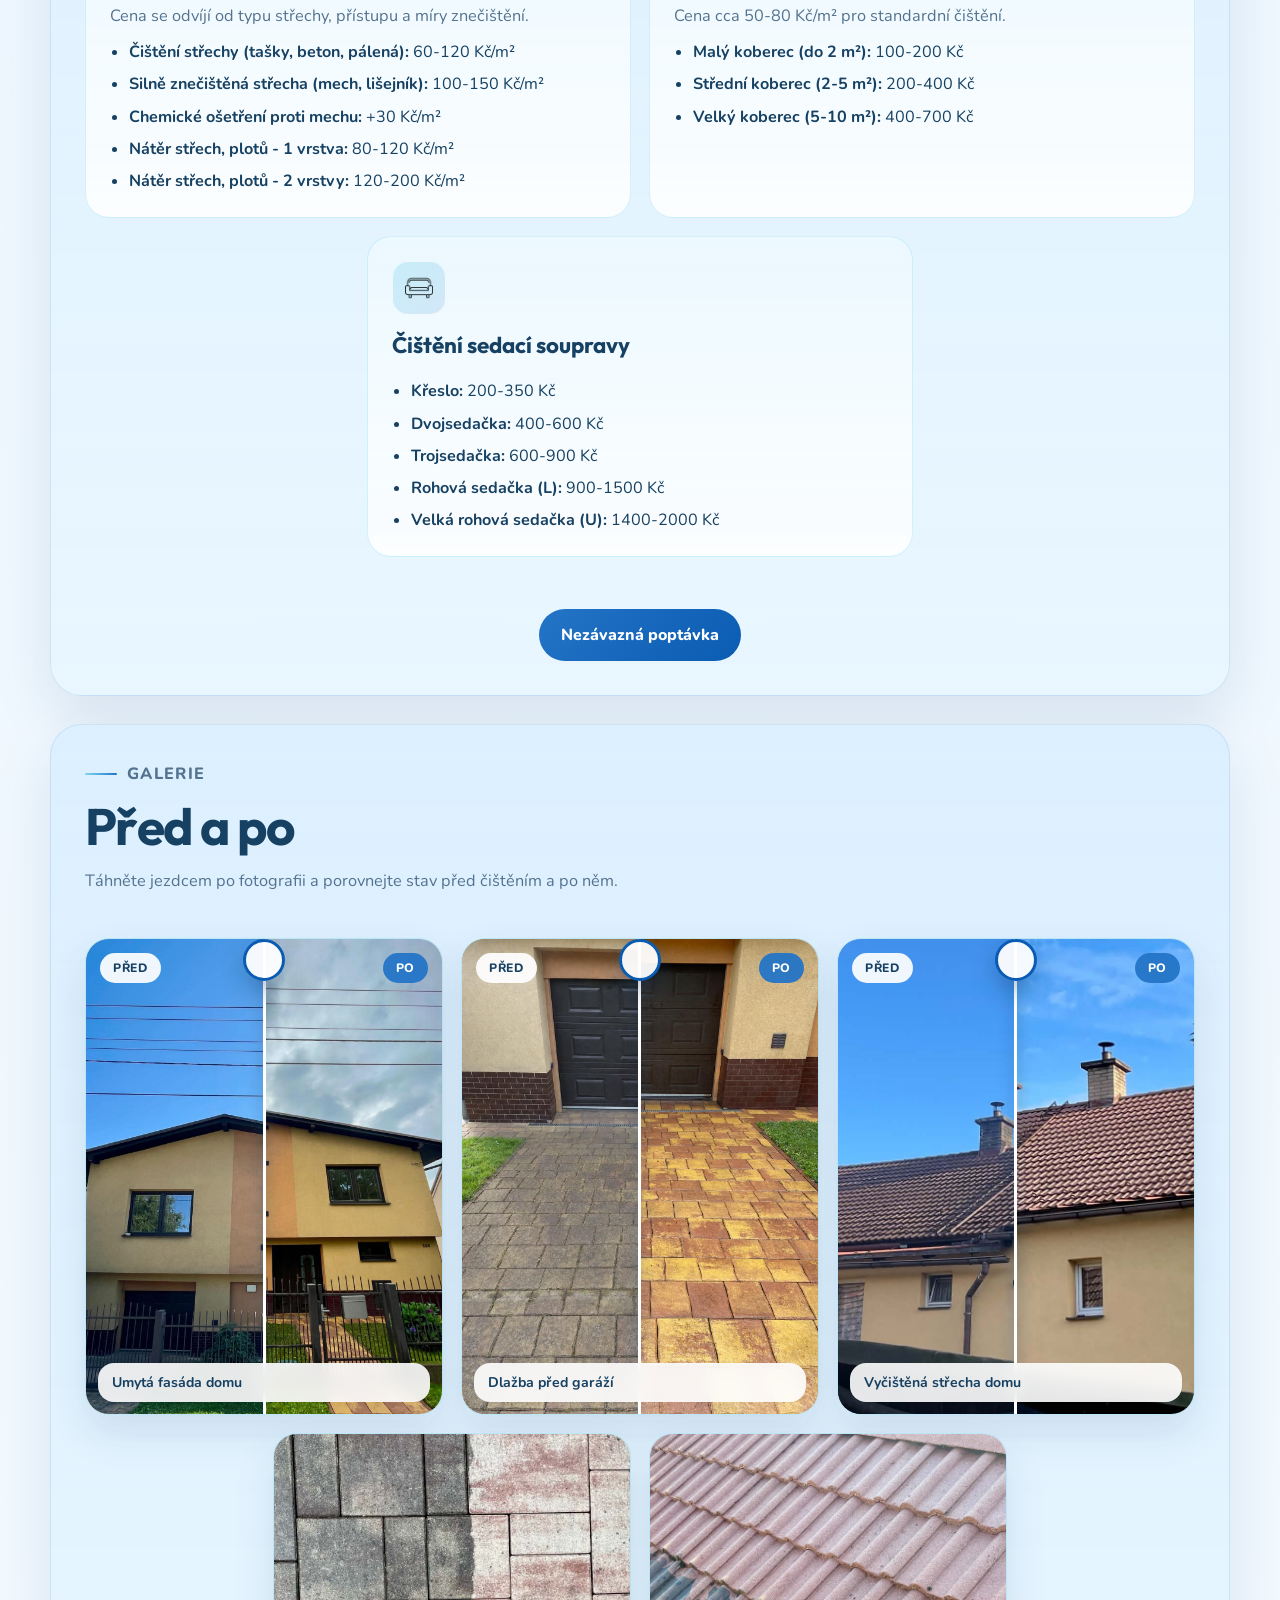
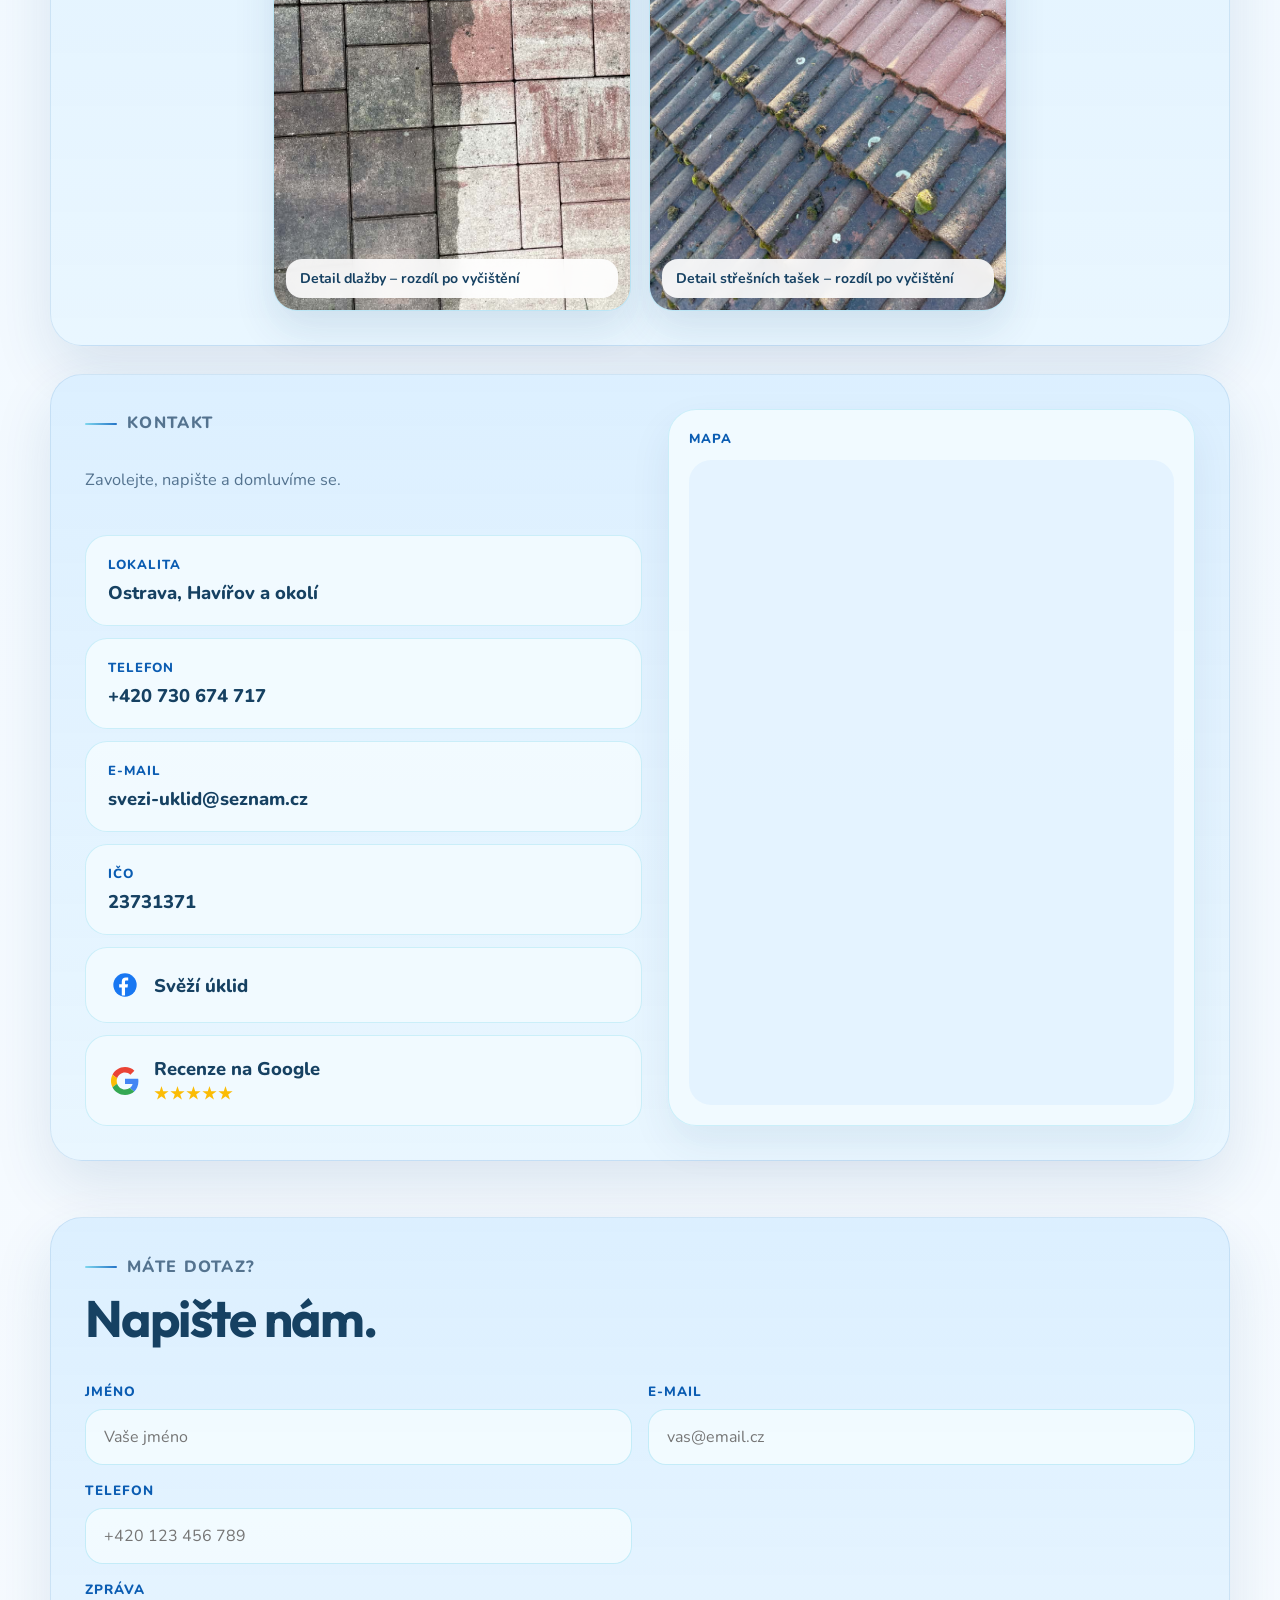
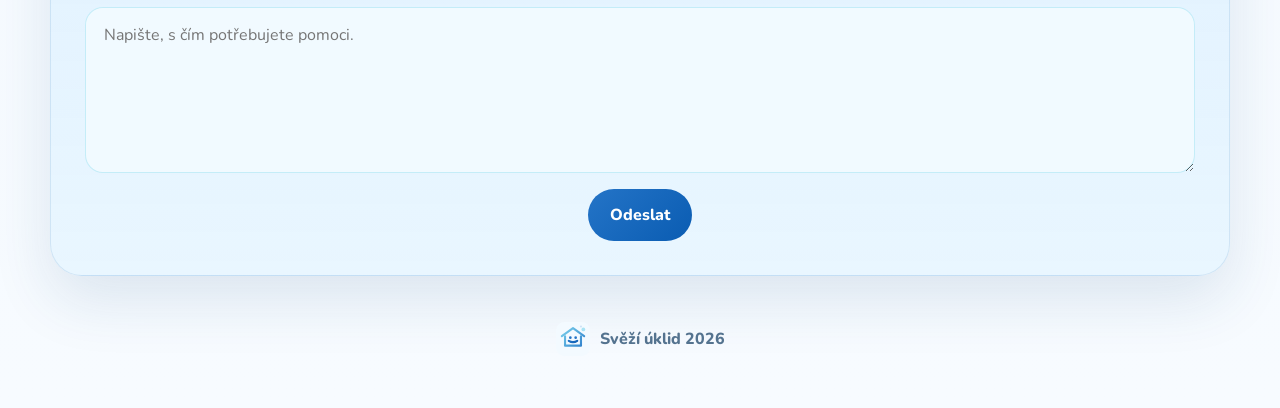
==== commit f7a1e524: "nove fotky" ====
--- a/index.html
+++ b/index.html
@@ -280,6 +280,17 @@
                     </article>
                     <article class="service-card accent-card">
                         <div class="service-icon" aria-hidden="true">
+                            <svg viewBox="0 0 24 24" fill="none" stroke="currentColor" stroke-width="2" stroke-linecap="round" stroke-linejoin="round"><circle cx="12" cy="12" r="3.6"/><path d="M12 2v2.4M12 19.6V22M2 12h2.4M19.6 12H22M5.6 5.6l1.7 1.7M16.7 16.7l1.7 1.7M5.6 18.4l1.7-1.7M16.7 7.3l1.7-1.7"/></svg>
+                        </div>
+                        <h3>Čištění FVE panelů</h3>
+                        <p class="service-note">Znečištěné panely ztrácejí výkon. Odstraníme prach, pyl, mech i ptačí trus šetrným způsobem, bez poškození povrchu.</p>
+                        <ul class="service-price-list">
+                            <li><strong>Cena na míru:</strong> podle počtu panelů, přístupu na střechu a míry znečištění</li>
+                            <li><strong>Dojíždíme po</strong> Ostravě, Havířově a okolí</li>
+                        </ul>
+                    </article>
+                    <article class="service-card accent-card">
+                        <div class="service-icon" aria-hidden="true">
                             <img src="roofing.png" alt="">
                         </div>
                         <h3>Čištění a nátěry střech a plotů</h3>
@@ -307,7 +318,7 @@
 
                         </ul>
                     </article>
-                    <article class="service-card accent-card">
+                    <article class="service-card accent-card service-card-center">
                         <div class="service-icon" aria-hidden="true">
                             <img src="couch.png" alt="">
                         </div>
@@ -321,17 +332,6 @@
                         </ul>
                         
                     </article>
-                    <article class="service-card accent-card service-card-center">
-                        <div class="service-icon" aria-hidden="true">
-                            <svg viewBox="0 0 24 24" fill="none" stroke="currentColor" stroke-width="2" stroke-linecap="round" stroke-linejoin="round"><circle cx="12" cy="12" r="3.6"/><path d="M12 2v2.4M12 19.6V22M2 12h2.4M19.6 12H22M5.6 5.6l1.7 1.7M16.7 16.7l1.7 1.7M5.6 18.4l1.7-1.7M16.7 7.3l1.7-1.7"/></svg>
-                        </div>
-                        <h3>Čištění FVE panelů</h3>
-                        <p class="service-note">Znečištěné panely ztrácejí výkon. Odstraníme prach, pyl, mech i ptačí trus šetrným způsobem, bez poškození povrchu.</p>
-                        <ul class="service-price-list">
-                            <li><strong>Cena na míru:</strong> podle počtu panelů, přístupu na střechu a míry znečištění</li>
-                            <li><strong>Dojíždíme po</strong> Ostravě, Havířově a okolí</li>
-                        </ul>
-                    </article>
                 </div>
 
                 <div class="section-cta">
@@ -372,9 +372,26 @@
                         <figcaption class="ba-caption">Dlažba před garáží</figcaption>
                     </figure>
 
+                    <figure class="ba-card" data-compare>
+                        <img class="gallery-photo" src="galerie/c2.jpg" alt="Střecha domu po vyčištění" loading="lazy">
+                        <div class="ba-before">
+                            <img class="gallery-photo" src="galerie/c1.jpg" alt="Střecha domu před čištěním" loading="lazy">
+                        </div>
+                        <span class="ba-handle" aria-hidden="true"></span>
+                        <span class="ba-tag ba-tag-before">Před</span>
+                        <span class="ba-tag ba-tag-after">Po</span>
+                        <input class="ba-range" type="range" min="0" max="100" value="50" step="1" aria-label="Porovnání před a po – střecha domu">
+                        <figcaption class="ba-caption">Vyčištěná střecha domu</figcaption>
+                    </figure>
+
                     <figure class="gallery-tile">
                         <img class="gallery-photo" src="galerie/dlazba.jpg" alt="Dlažba před a po vyčištění – detail" loading="lazy">
                         <figcaption class="ba-caption">Detail dlažby – rozdíl po vyčištění</figcaption>
+                    </figure>
+
+                    <figure class="gallery-tile">
+                        <img class="gallery-photo" src="galerie/tasky.jpg" alt="Detail střešních tašek před a po vyčištění" loading="lazy">
+                        <figcaption class="ba-caption">Detail střešních tašek – rozdíl po vyčištění</figcaption>
                     </figure>
                 </div>
             </section>
--- a/styles.css
+++ b/styles.css
@@ -1432,7 +1432,16 @@
    ══════════════════════════════════ */
 
 .gallery-grid {
-    grid-template-columns: repeat(auto-fit, minmax(250px, 1fr));
+    display: flex;
+    flex-wrap: wrap;
+    justify-content: center;
+    gap: 18px;
+}
+
+.gallery-grid > .ba-card,
+.gallery-grid > .gallery-tile {
+    flex: 0 1 calc((100% - 36px) / 3);
+    max-width: calc((100% - 36px) / 3);
 }
 
 .ba-card,
@@ -1558,10 +1567,22 @@
     .gallery-grid {
         grid-template-columns: repeat(2, minmax(0, 1fr));
     }
+
+    .gallery-grid > .ba-card,
+    .gallery-grid > .gallery-tile {
+        flex-basis: calc((100% - 18px) / 2);
+        max-width: calc((100% - 18px) / 2);
+    }
 }
 
 @media (max-width: 560px) {
     .gallery-grid {
         grid-template-columns: 1fr;
     }
+
+    .gallery-grid > .ba-card,
+    .gallery-grid > .gallery-tile {
+        flex-basis: 100%;
+        max-width: 100%;
+    }
 }
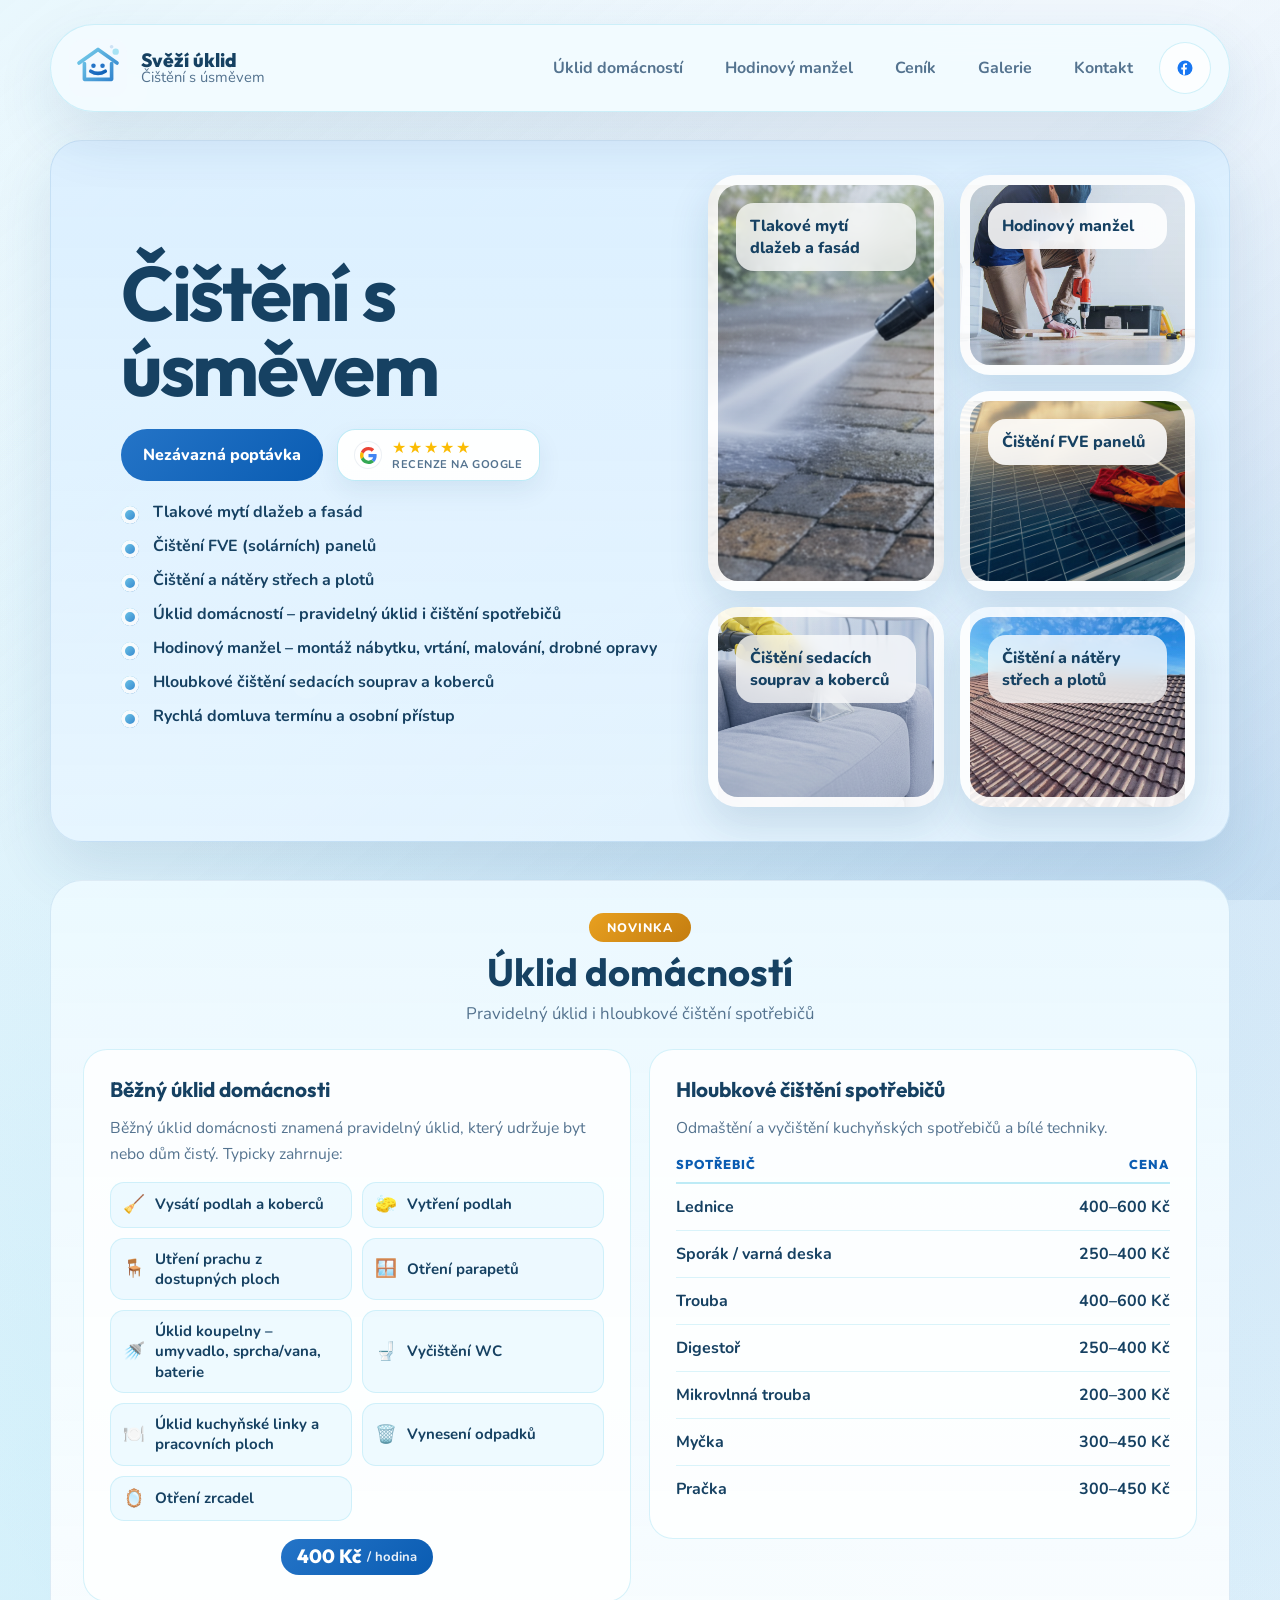
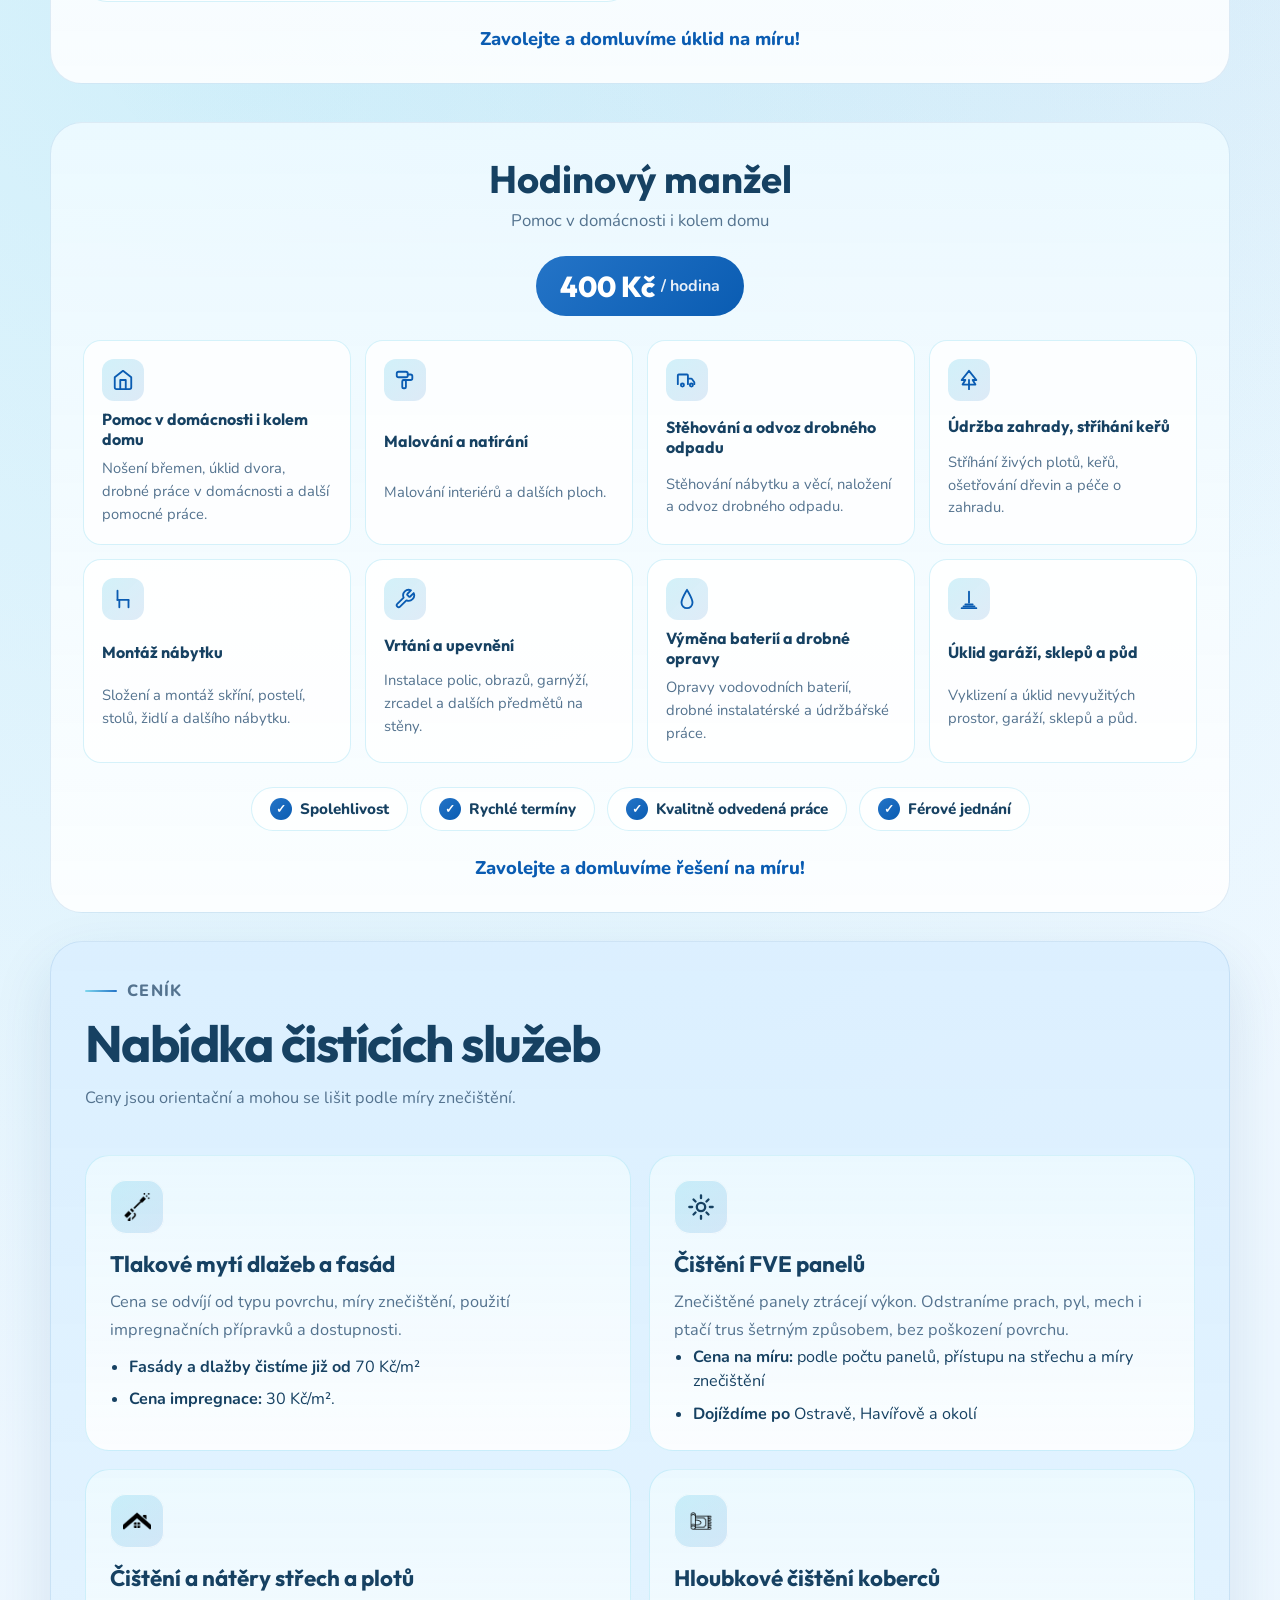
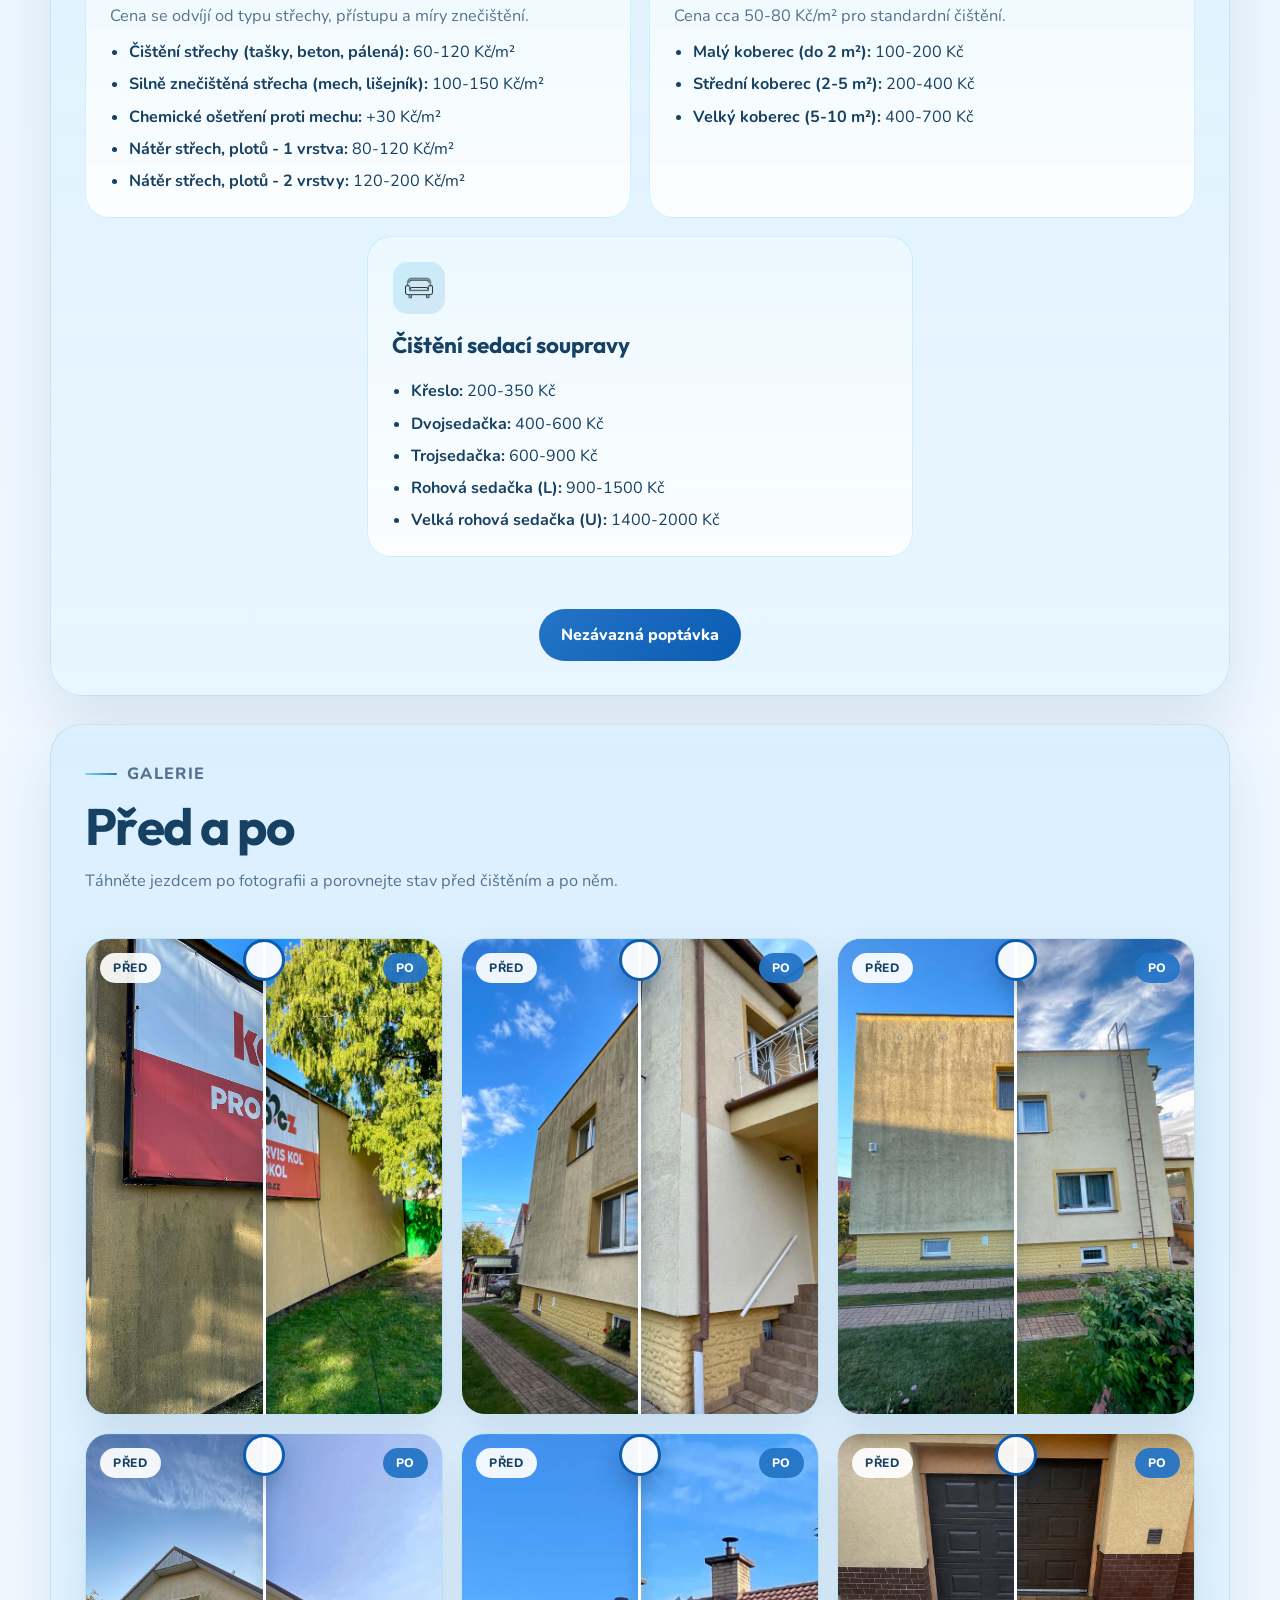
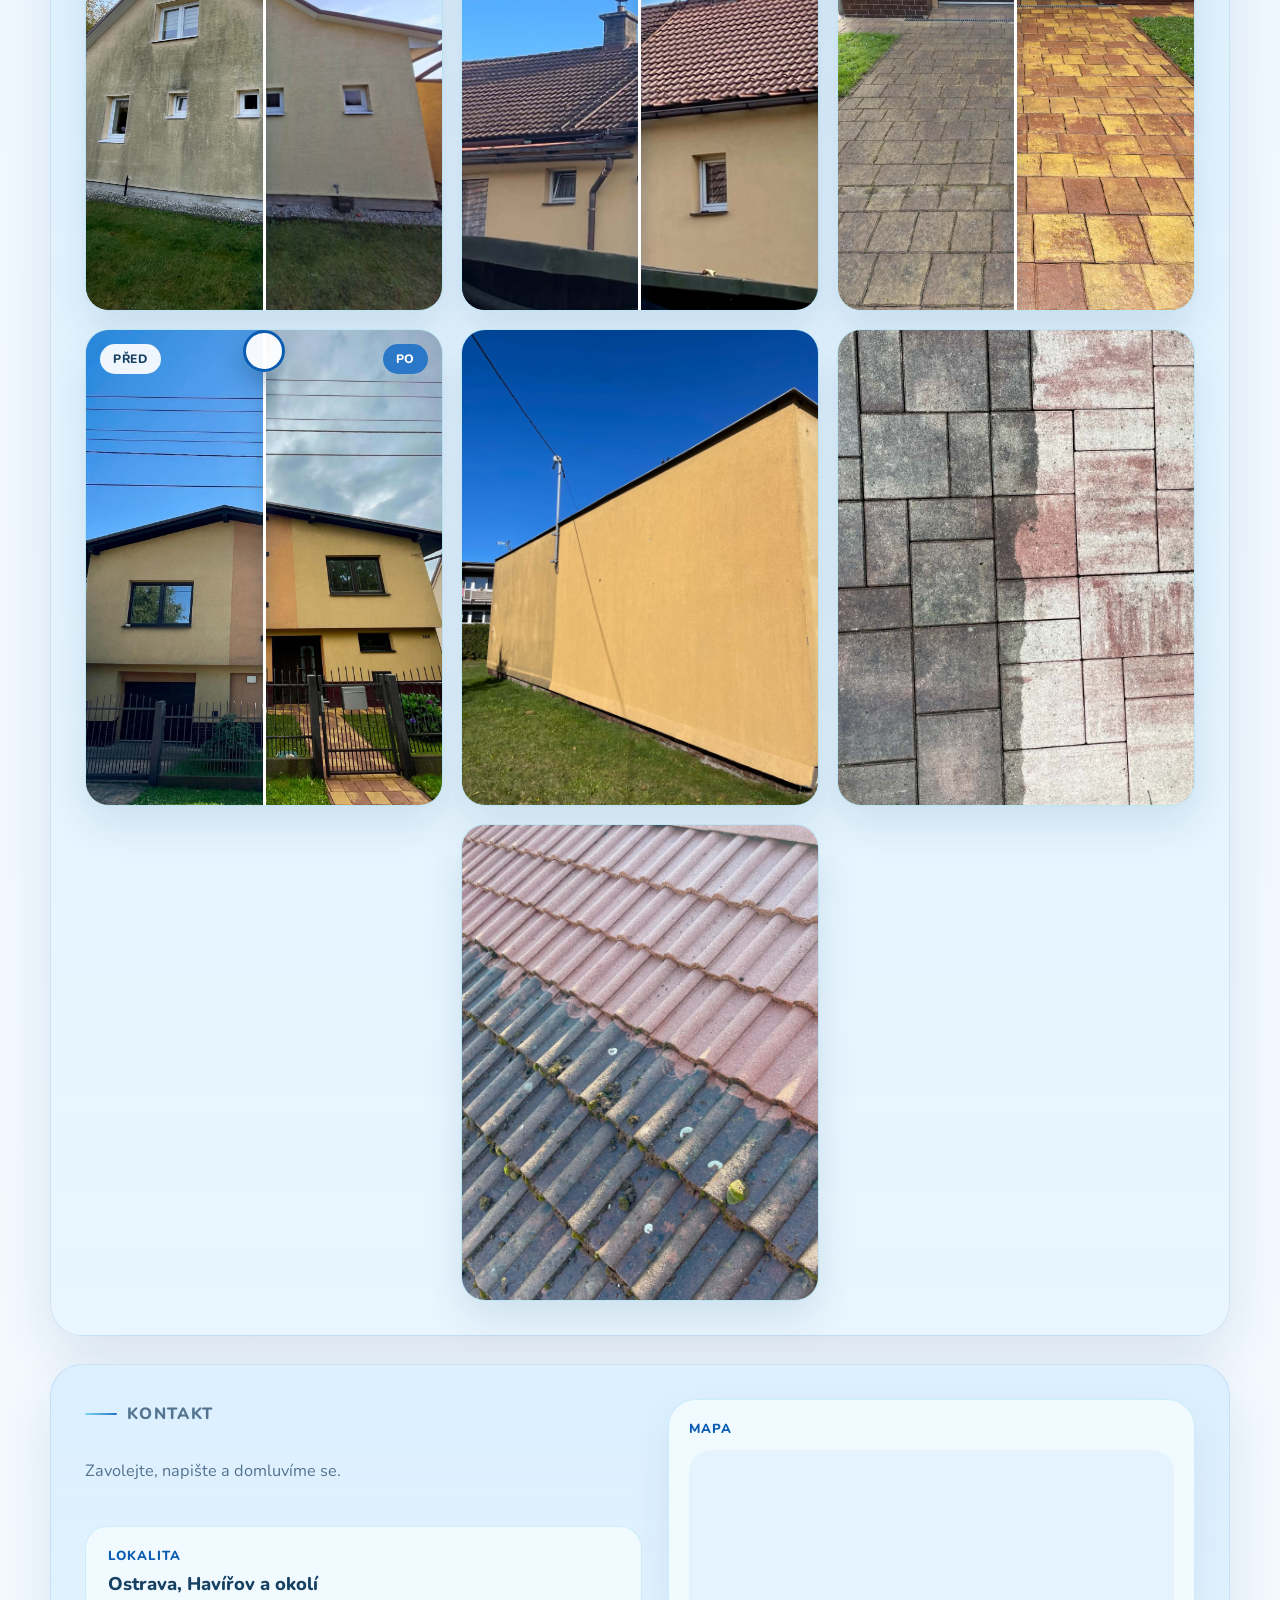
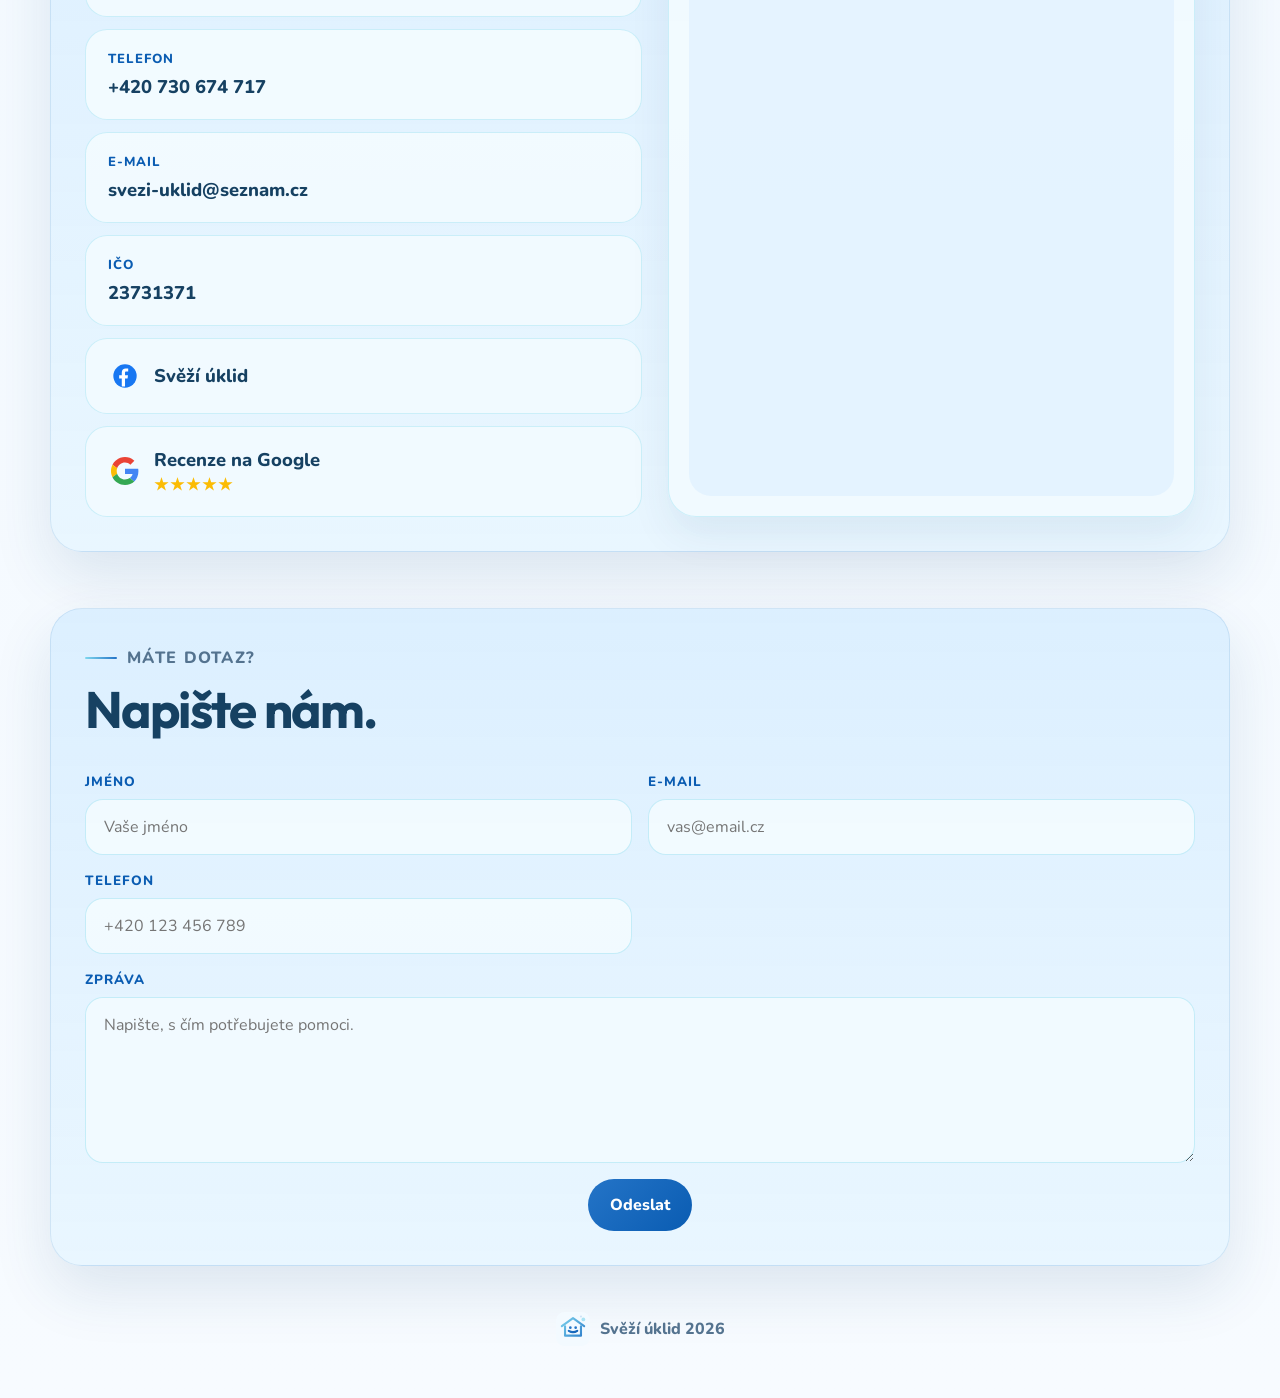
==== commit 138bf860: "nove fotky" ====
--- a/index.html
+++ b/index.html
@@ -349,49 +349,92 @@
 
                 <div class="gallery-grid">
                     <figure class="ba-card" data-compare>
-                        <img class="gallery-photo" src="galerie/a1.jpg" alt="Dům po umytí dlažby a fasády" loading="lazy">
-                        <div class="ba-before">
-                            <img class="gallery-photo" src="galerie/b1.jpg" alt="Dům před umytím dlažby a fasády" loading="lazy">
-                        </div>
-                        <span class="ba-handle" aria-hidden="true"></span>
-                        <span class="ba-tag ba-tag-before">Před</span>
-                        <span class="ba-tag ba-tag-after">Po</span>
-                        <input class="ba-range" type="range" min="0" max="100" value="50" step="1" aria-label="Porovnání před a po – dlažba a fasáda domu">
-                        <figcaption class="ba-caption">Umytá fasáda domu</figcaption>
-                    </figure>
-
-                    <figure class="ba-card" data-compare>
-                        <img class="gallery-photo" src="galerie/a2.jpg" alt="Dlažba před garáží po vyčištění" loading="lazy">
-                        <div class="ba-before">
-                            <img class="gallery-photo" src="galerie/b2.jpg" alt="Dlažba před garáží před čištěním" loading="lazy">
+                        <img class="gallery-photo" src="galerie/7a.jpg" alt="Fasáda domu po vyčištění" loading="lazy">
+                        <div class="ba-before">
+                            <img class="gallery-photo" src="galerie/7b.jpg" alt="Fasáda domu před čištěním" loading="lazy">
+                        </div>
+                        <span class="ba-handle" aria-hidden="true"></span>
+                        <span class="ba-tag ba-tag-before">Před</span>
+                        <span class="ba-tag ba-tag-after">Po</span>
+                        <input class="ba-range" type="range" min="0" max="100" value="50" step="1" aria-label="Porovnání před a po – fasáda domu">
+                    </figure>
+
+                    <figure class="ba-card" data-compare>
+                        <img class="gallery-photo" src="galerie/6a.jpg" alt="Fasáda domu po vyčištění" loading="lazy">
+                        <div class="ba-before">
+                            <img class="gallery-photo" src="galerie/6b.jpg" alt="Fasáda domu před čištěním" loading="lazy">
+                        </div>
+                        <span class="ba-handle" aria-hidden="true"></span>
+                        <span class="ba-tag ba-tag-before">Před</span>
+                        <span class="ba-tag ba-tag-after">Po</span>
+                        <input class="ba-range" type="range" min="0" max="100" value="50" step="1" aria-label="Porovnání před a po – fasáda domu">
+                    </figure>
+
+                    <figure class="ba-card" data-compare>
+                        <img class="gallery-photo" src="galerie/5a.jpg" alt="Fasáda domu po vyčištění" loading="lazy">
+                        <div class="ba-before">
+                            <img class="gallery-photo" src="galerie/5b.jpg" alt="Fasáda domu před čištěním" loading="lazy">
+                        </div>
+                        <span class="ba-handle" aria-hidden="true"></span>
+                        <span class="ba-tag ba-tag-before">Před</span>
+                        <span class="ba-tag ba-tag-after">Po</span>
+                        <input class="ba-range" type="range" min="0" max="100" value="50" step="1" aria-label="Porovnání před a po – fasáda domu">
+                    </figure>
+
+                    <figure class="ba-card" data-compare>
+                        <img class="gallery-photo" src="galerie/4a.jpg" alt="Dům po vyčištění fasády" loading="lazy">
+                        <div class="ba-before">
+                            <img class="gallery-photo" src="galerie/4b.jpg" alt="Dům před vyčištěním fasády" loading="lazy">
+                        </div>
+                        <span class="ba-handle" aria-hidden="true"></span>
+                        <span class="ba-tag ba-tag-before">Před</span>
+                        <span class="ba-tag ba-tag-after">Po</span>
+                        <input class="ba-range" type="range" min="0" max="100" value="50" step="1" aria-label="Porovnání před a po – fasáda domu">
+                    </figure>
+
+                    <figure class="ba-card" data-compare>
+                        <img class="gallery-photo" src="galerie/3a.jpg" alt="Střecha domu po vyčištění" loading="lazy">
+                        <div class="ba-before">
+                            <img class="gallery-photo" src="galerie/3b.jpg" alt="Střecha domu před čištěním" loading="lazy">
+                        </div>
+                        <span class="ba-handle" aria-hidden="true"></span>
+                        <span class="ba-tag ba-tag-before">Před</span>
+                        <span class="ba-tag ba-tag-after">Po</span>
+                        <input class="ba-range" type="range" min="0" max="100" value="50" step="1" aria-label="Porovnání před a po – střecha domu">
+                    </figure>
+
+                    <figure class="ba-card" data-compare>
+                        <img class="gallery-photo" src="galerie/2a.jpg" alt="Dlažba před garáží po vyčištění" loading="lazy">
+                        <div class="ba-before">
+                            <img class="gallery-photo" src="galerie/2b.jpg" alt="Dlažba před garáží před čištěním" loading="lazy">
                         </div>
                         <span class="ba-handle" aria-hidden="true"></span>
                         <span class="ba-tag ba-tag-before">Před</span>
                         <span class="ba-tag ba-tag-after">Po</span>
                         <input class="ba-range" type="range" min="0" max="100" value="50" step="1" aria-label="Porovnání před a po – dlažba před garáží">
-                        <figcaption class="ba-caption">Dlažba před garáží</figcaption>
-                    </figure>
-
-                    <figure class="ba-card" data-compare>
-                        <img class="gallery-photo" src="galerie/c2.jpg" alt="Střecha domu po vyčištění" loading="lazy">
-                        <div class="ba-before">
-                            <img class="gallery-photo" src="galerie/c1.jpg" alt="Střecha domu před čištěním" loading="lazy">
-                        </div>
-                        <span class="ba-handle" aria-hidden="true"></span>
-                        <span class="ba-tag ba-tag-before">Před</span>
-                        <span class="ba-tag ba-tag-after">Po</span>
-                        <input class="ba-range" type="range" min="0" max="100" value="50" step="1" aria-label="Porovnání před a po – střecha domu">
-                        <figcaption class="ba-caption">Vyčištěná střecha domu</figcaption>
+                    </figure>
+
+                    <figure class="ba-card" data-compare>
+                        <img class="gallery-photo" src="galerie/1a.jpg" alt="Dům po umytí fasády" loading="lazy">
+                        <div class="ba-before">
+                            <img class="gallery-photo" src="galerie/1b.jpg" alt="Dům před umytím fasády" loading="lazy">
+                        </div>
+                        <span class="ba-handle" aria-hidden="true"></span>
+                        <span class="ba-tag ba-tag-before">Před</span>
+                        <span class="ba-tag ba-tag-after">Po</span>
+                        <input class="ba-range" type="range" min="0" max="100" value="50" step="1" aria-label="Porovnání před a po – fasáda domu">
+                    </figure>
+
+                    <figure class="gallery-tile">
+                        <img class="gallery-photo" src="galerie/8.jpg" alt="Vyčištěná fasáda budovy" loading="lazy">
                     </figure>
 
                     <figure class="gallery-tile">
                         <img class="gallery-photo" src="galerie/dlazba.jpg" alt="Dlažba před a po vyčištění – detail" loading="lazy">
-                        <figcaption class="ba-caption">Detail dlažby – rozdíl po vyčištění</figcaption>
                     </figure>
 
                     <figure class="gallery-tile">
                         <img class="gallery-photo" src="galerie/tasky.jpg" alt="Detail střešních tašek před a po vyčištění" loading="lazy">
-                        <figcaption class="ba-caption">Detail střešních tašek – rozdíl po vyčištění</figcaption>
                     </figure>
                 </div>
             </section>
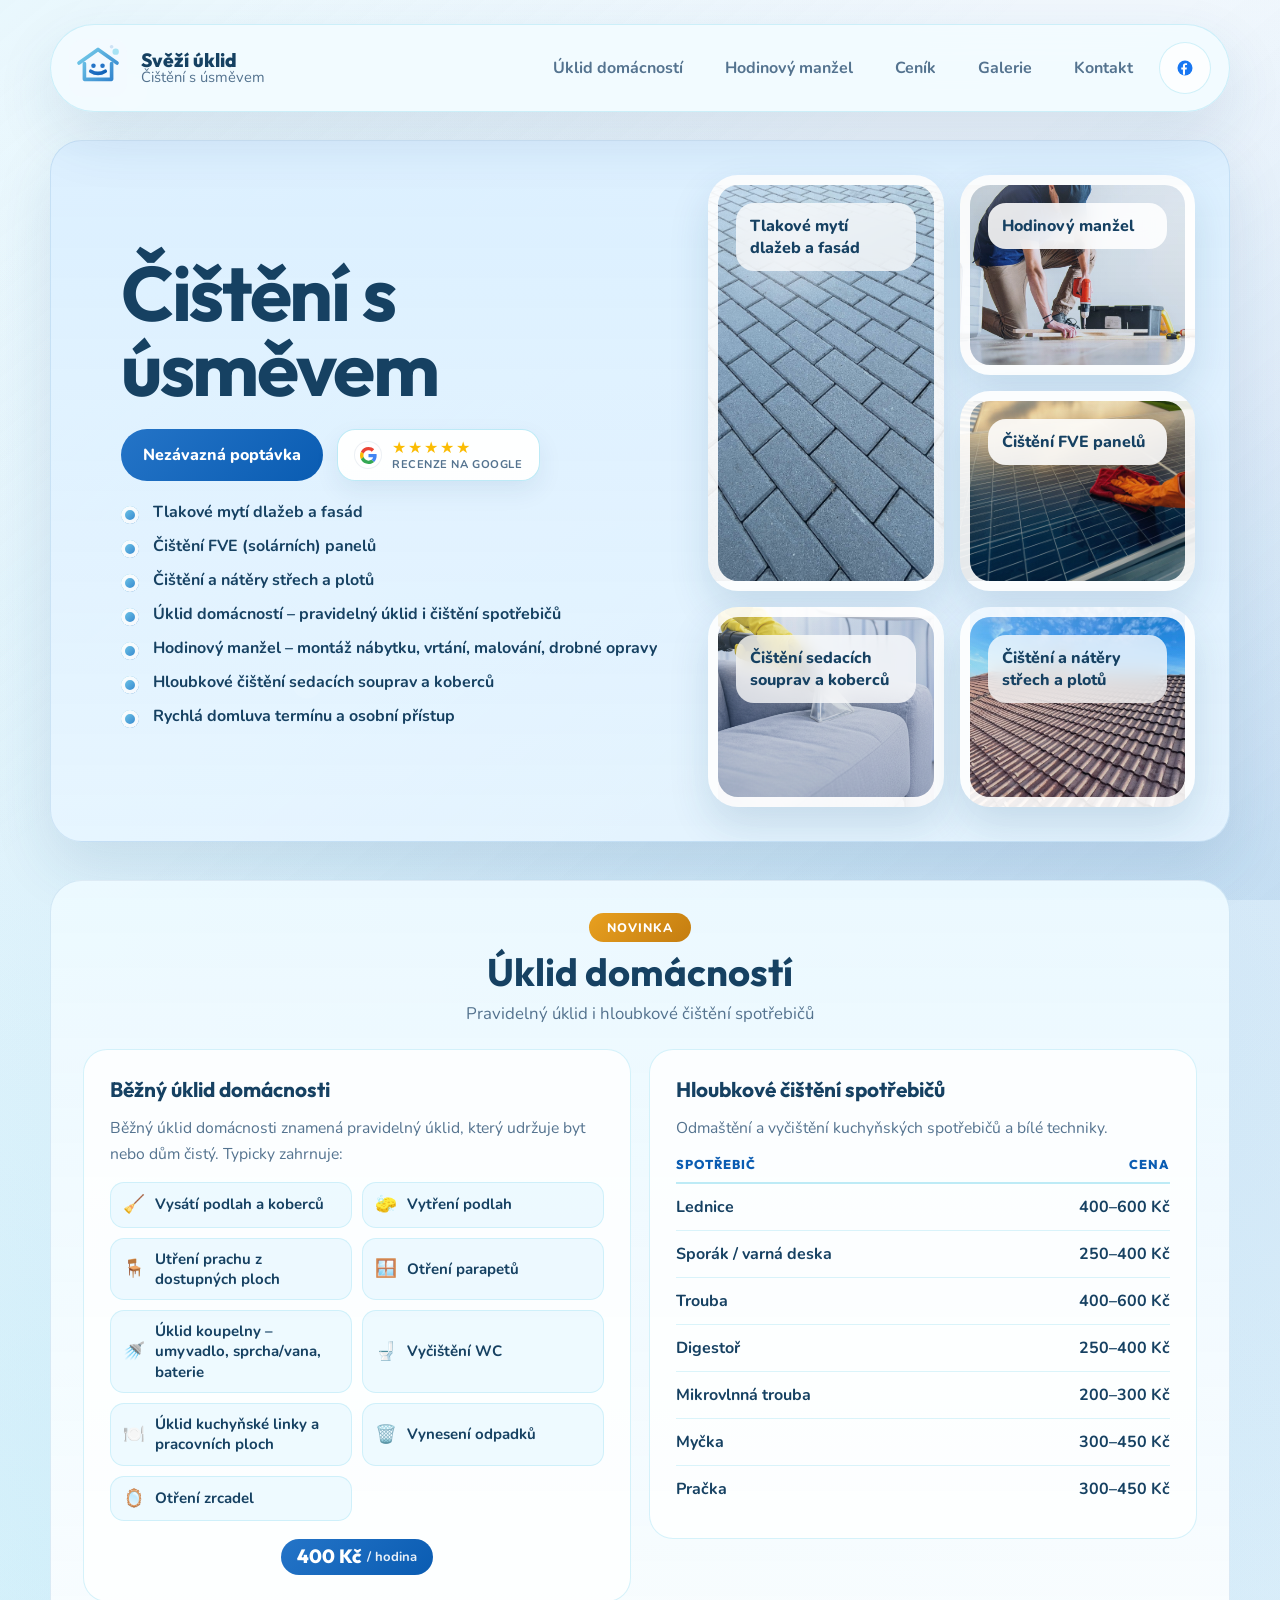
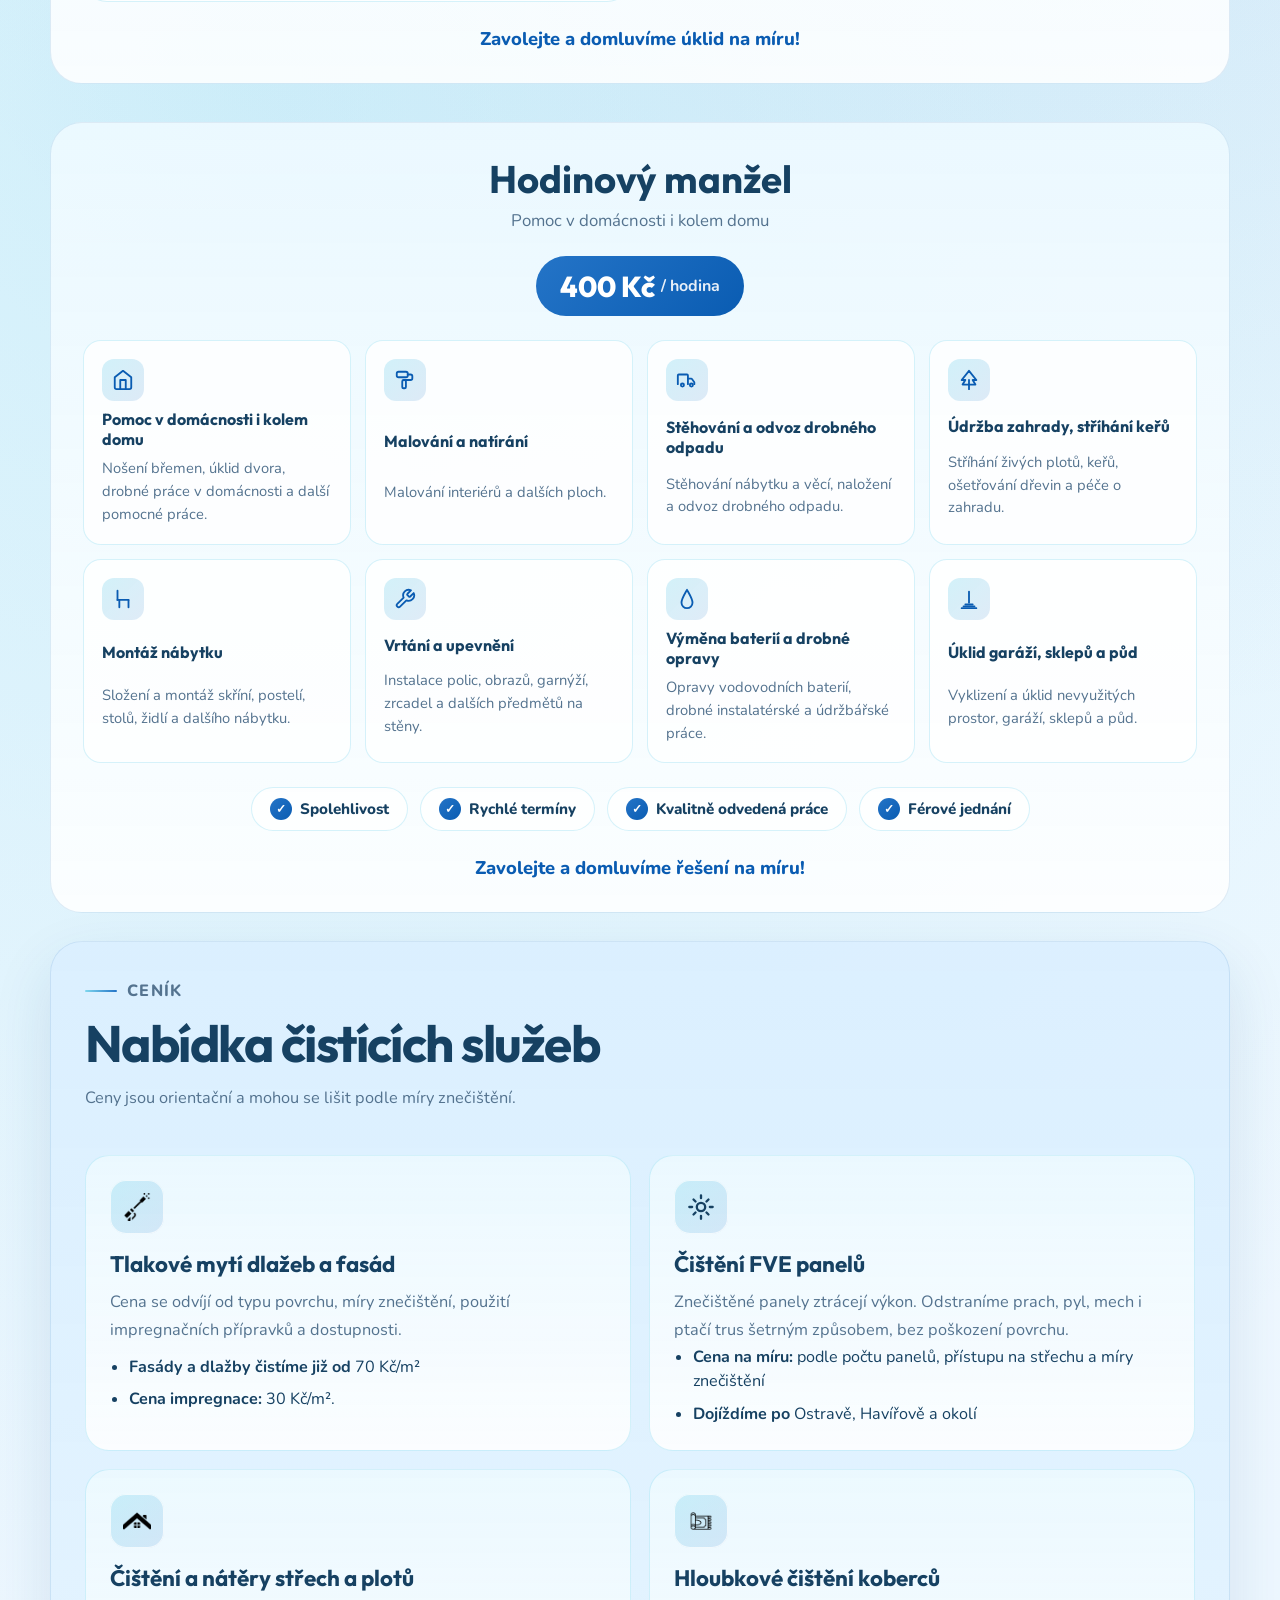
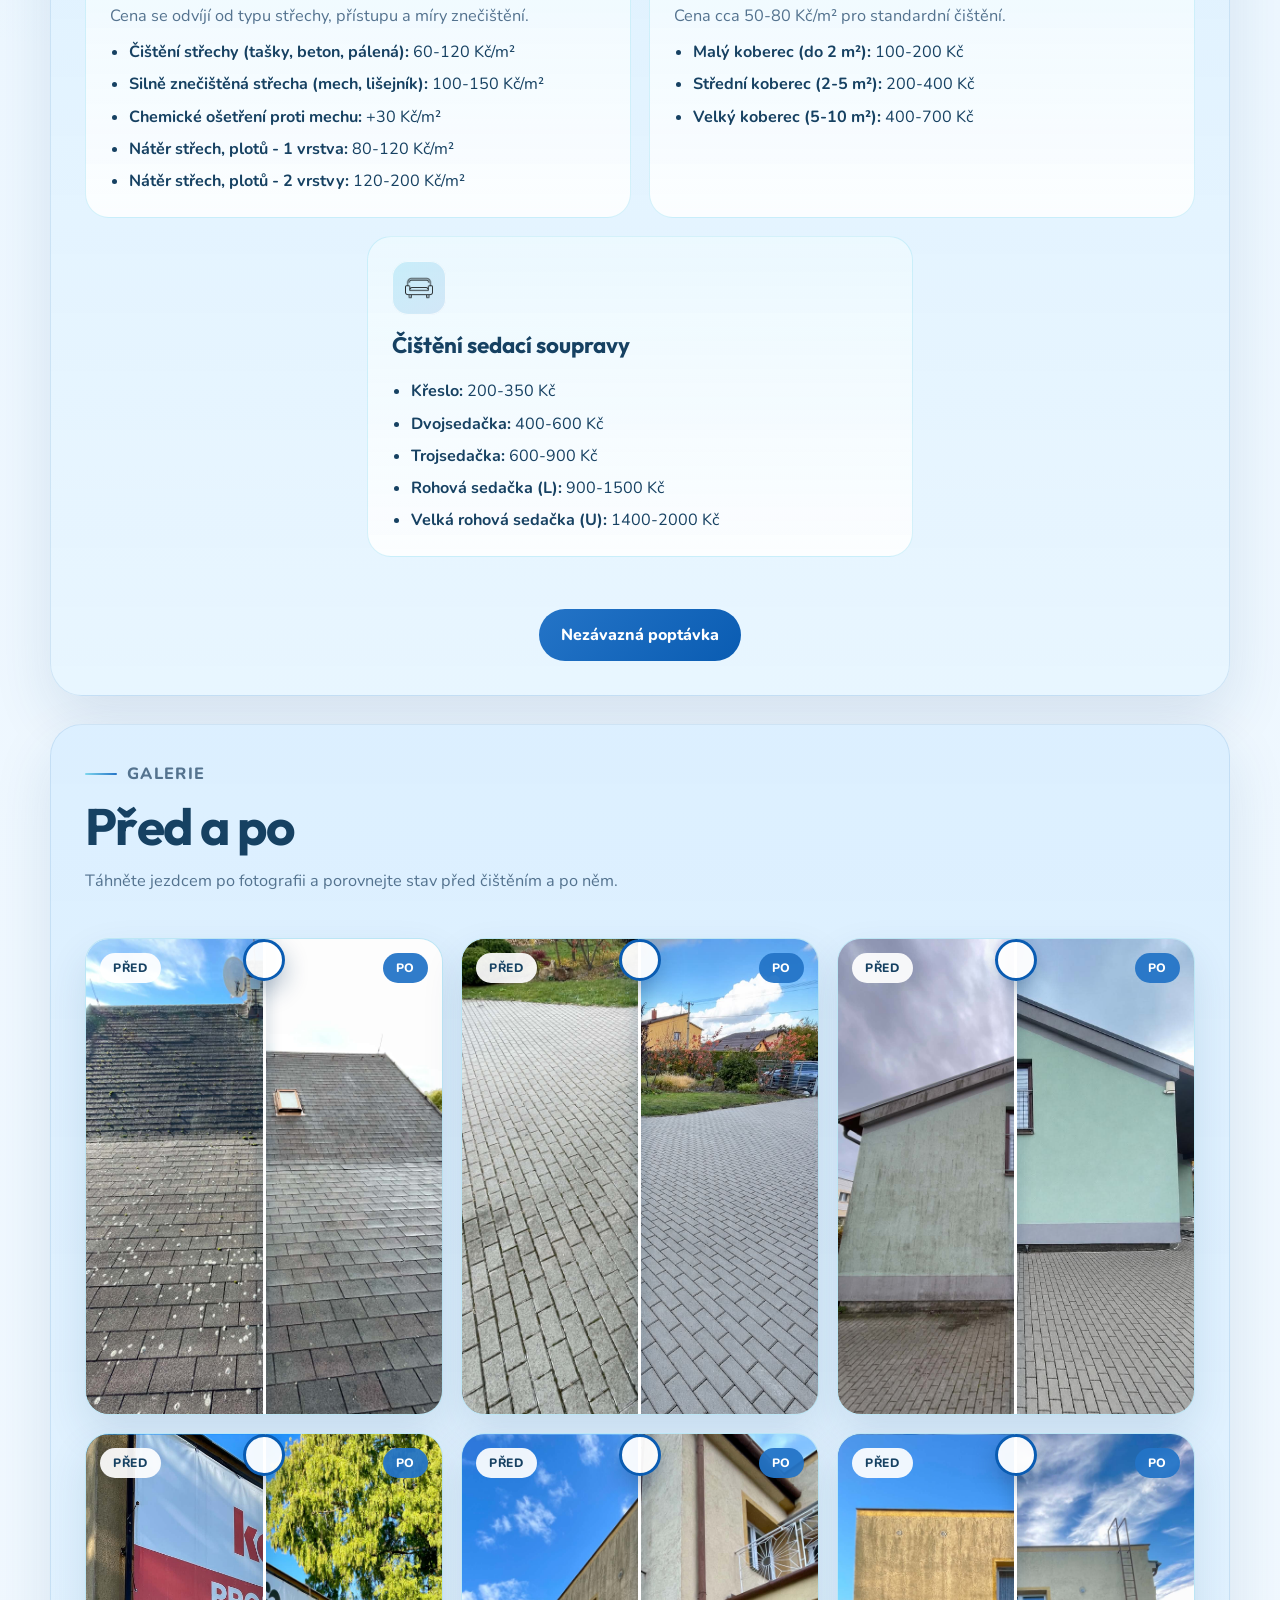
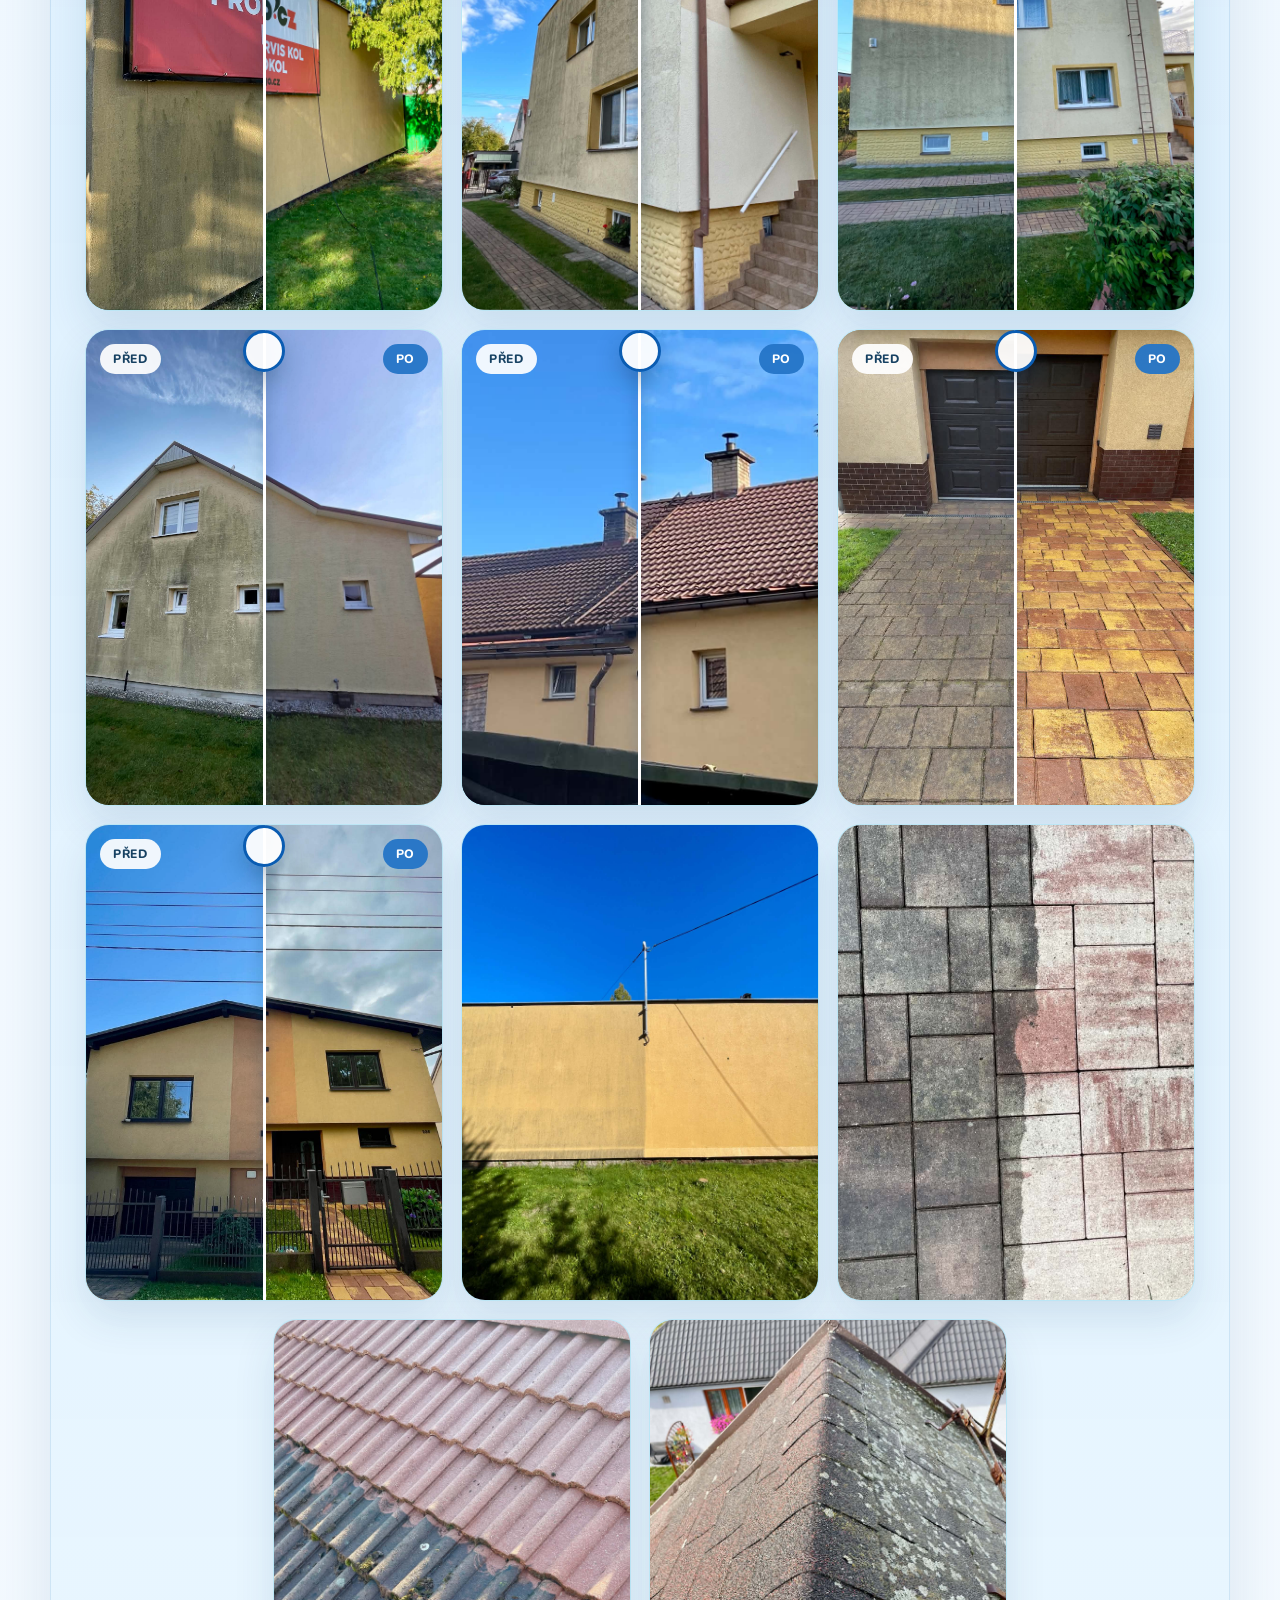
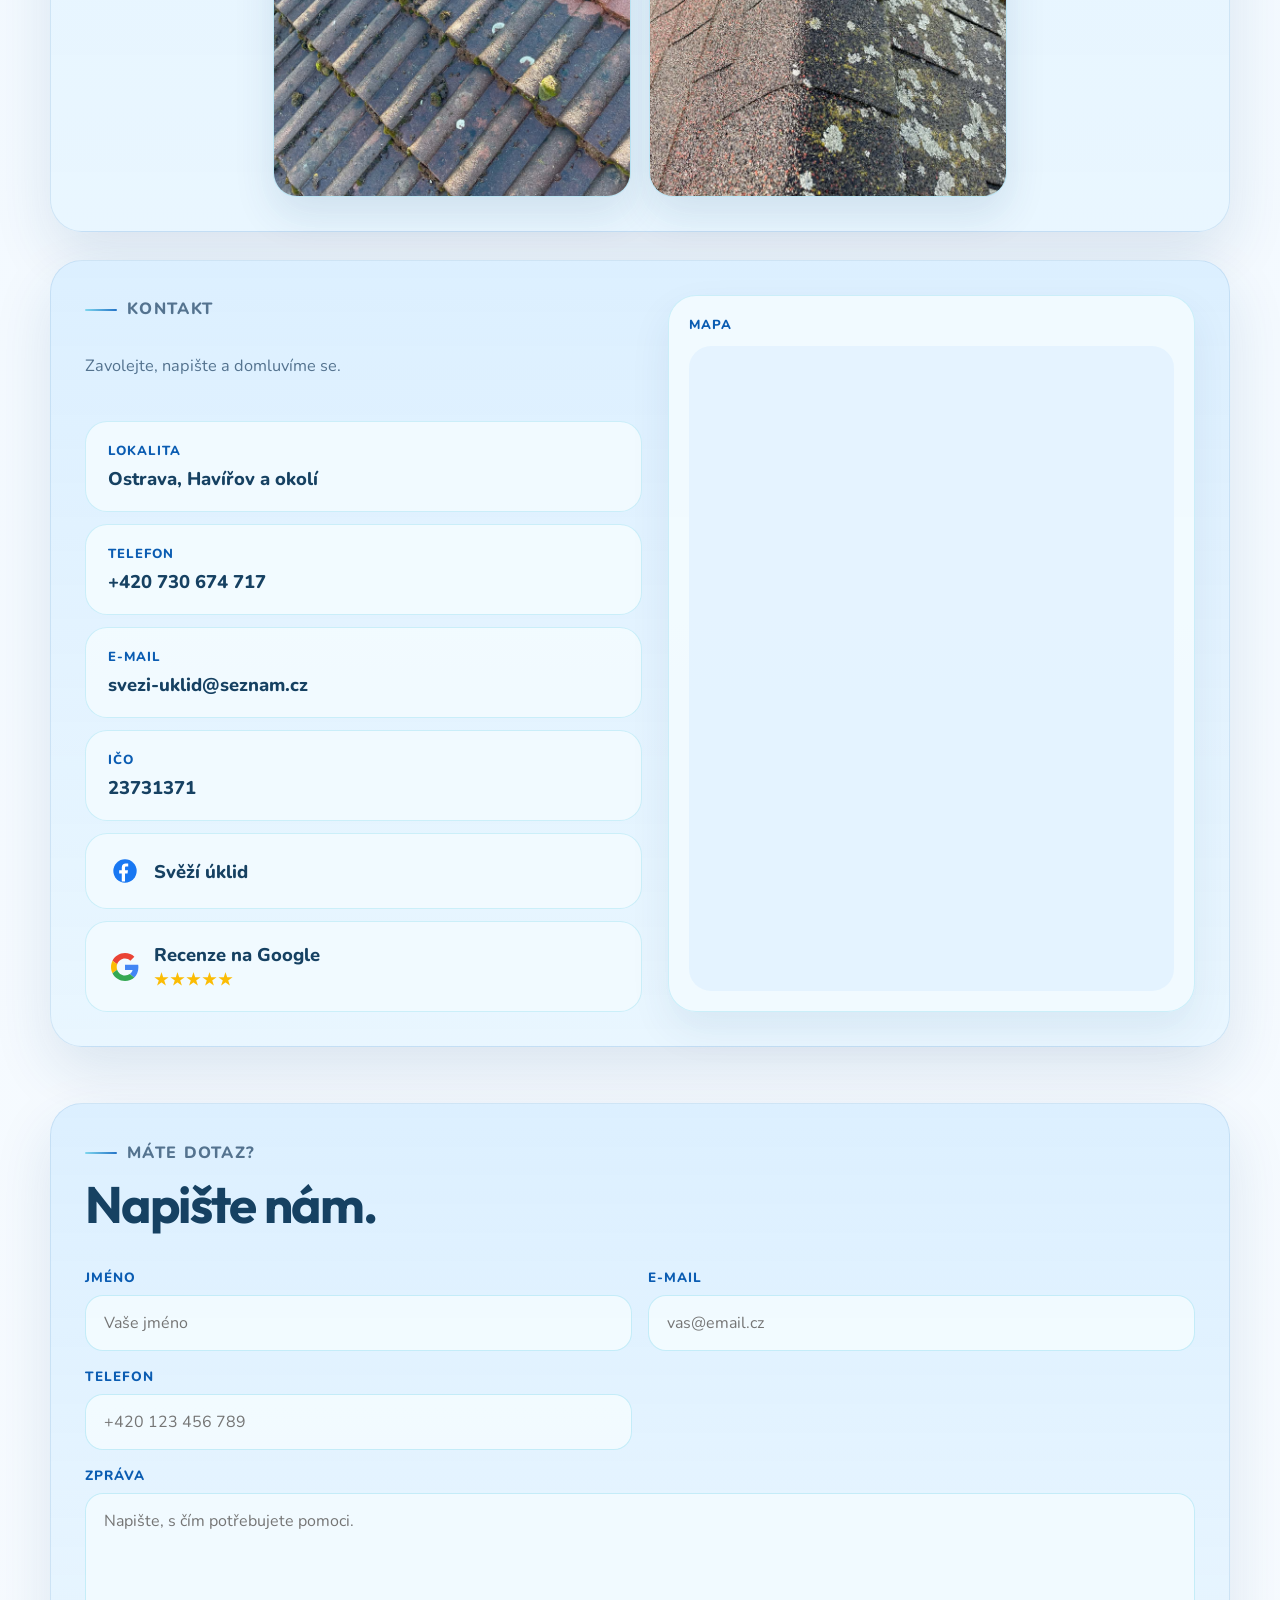
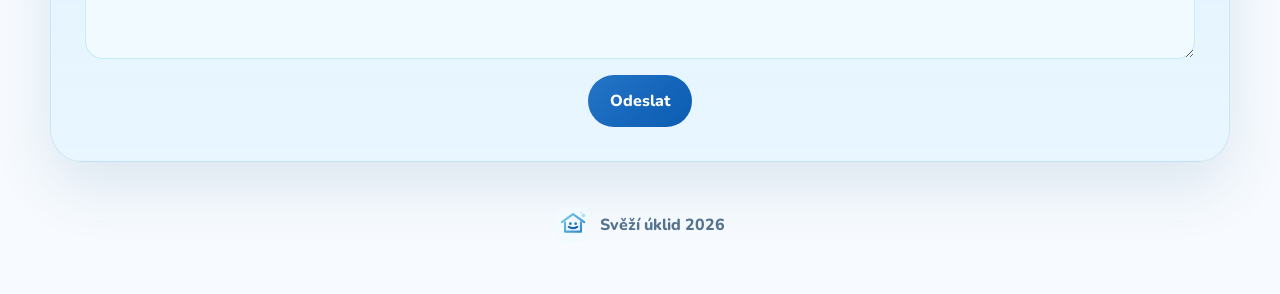
==== commit cf4bc94d: "nove fotky 28.10" ====
--- a/index.html
+++ b/index.html
@@ -349,6 +349,39 @@
 
                 <div class="gallery-grid">
                     <figure class="ba-card" data-compare>
+                        <img class="gallery-photo" src="galerie/12a.jpg" alt="Střecha se střešním oknem po vyčištění" loading="lazy">
+                        <div class="ba-before">
+                            <img class="gallery-photo" src="galerie/12b.jpg" alt="Střecha se střešním oknem před čištěním" loading="lazy">
+                        </div>
+                        <span class="ba-handle" aria-hidden="true"></span>
+                        <span class="ba-tag ba-tag-before">Před</span>
+                        <span class="ba-tag ba-tag-after">Po</span>
+                        <input class="ba-range" type="range" min="0" max="100" value="50" step="1" aria-label="Porovnání před a po – střecha se střešním oknem">
+                    </figure>
+
+                    <figure class="ba-card" data-compare>
+                        <img class="gallery-photo" src="galerie/10a.jpg" alt="Dlážděná plocha po vyčištění" loading="lazy">
+                        <div class="ba-before">
+                            <img class="gallery-photo" src="galerie/10b.jpg" alt="Dlážděná plocha před čištěním" loading="lazy">
+                        </div>
+                        <span class="ba-handle" aria-hidden="true"></span>
+                        <span class="ba-tag ba-tag-before">Před</span>
+                        <span class="ba-tag ba-tag-after">Po</span>
+                        <input class="ba-range" type="range" min="0" max="100" value="50" step="1" aria-label="Porovnání před a po – dlážděná plocha">
+                    </figure>
+
+                    <figure class="ba-card" data-compare>
+                        <img class="gallery-photo" src="galerie/9a.jpg" alt="Boční stěna domu po vyčištění" loading="lazy">
+                        <div class="ba-before">
+                            <img class="gallery-photo" src="galerie/9b.jpg" alt="Boční stěna domu před čištěním" loading="lazy">
+                        </div>
+                        <span class="ba-handle" aria-hidden="true"></span>
+                        <span class="ba-tag ba-tag-before">Před</span>
+                        <span class="ba-tag ba-tag-after">Po</span>
+                        <input class="ba-range" type="range" min="0" max="100" value="50" step="1" aria-label="Porovnání před a po – boční stěna domu">
+                    </figure>
+
+                    <figure class="ba-card" data-compare>
                         <img class="gallery-photo" src="galerie/7a.jpg" alt="Fasáda domu po vyčištění" loading="lazy">
                         <div class="ba-before">
                             <img class="gallery-photo" src="galerie/7b.jpg" alt="Fasáda domu před čištěním" loading="lazy">
@@ -435,6 +468,10 @@
 
                     <figure class="gallery-tile">
                         <img class="gallery-photo" src="galerie/tasky.jpg" alt="Detail střešních tašek před a po vyčištění" loading="lazy">
+                    </figure>
+
+                    <figure class="gallery-tile">
+                        <img class="gallery-photo" src="galerie/11.jpg" alt="Detail střešních šindelů před a po vyčištění" loading="lazy">
                     </figure>
                 </div>
             </section>
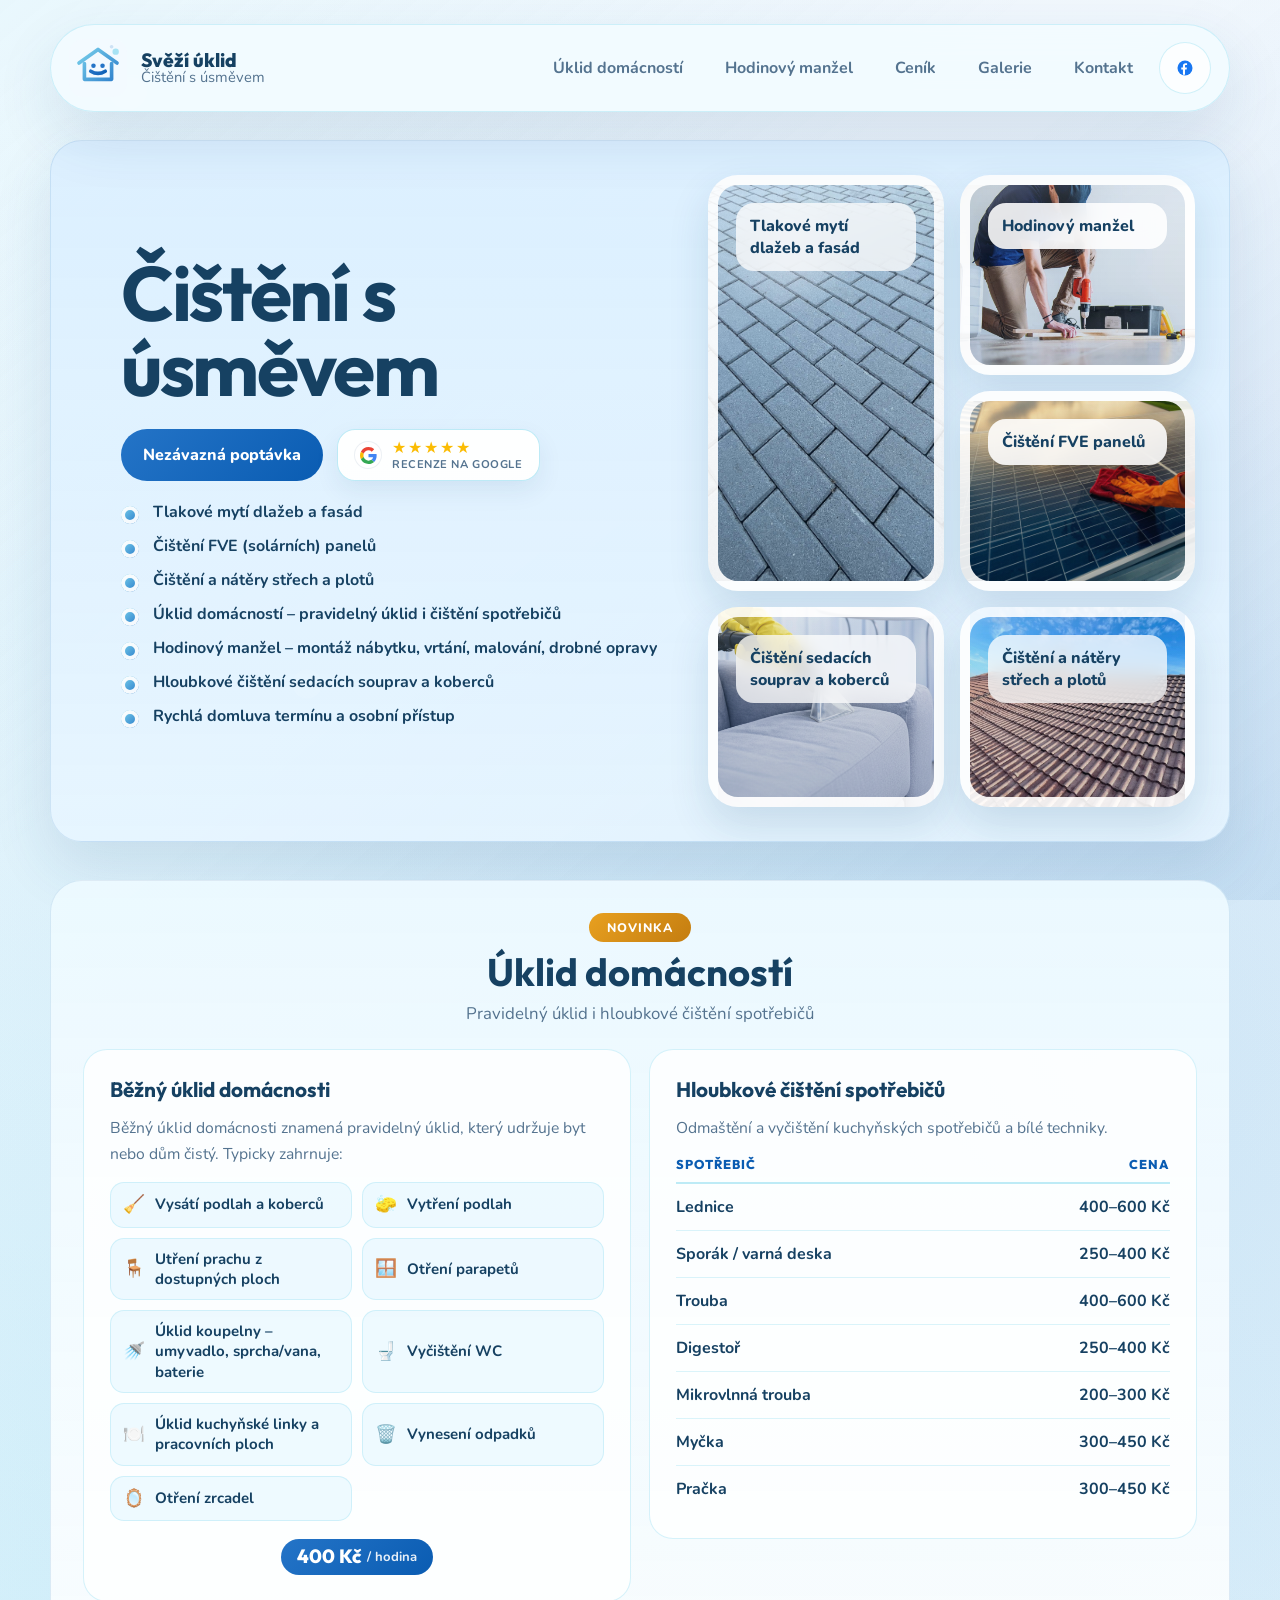
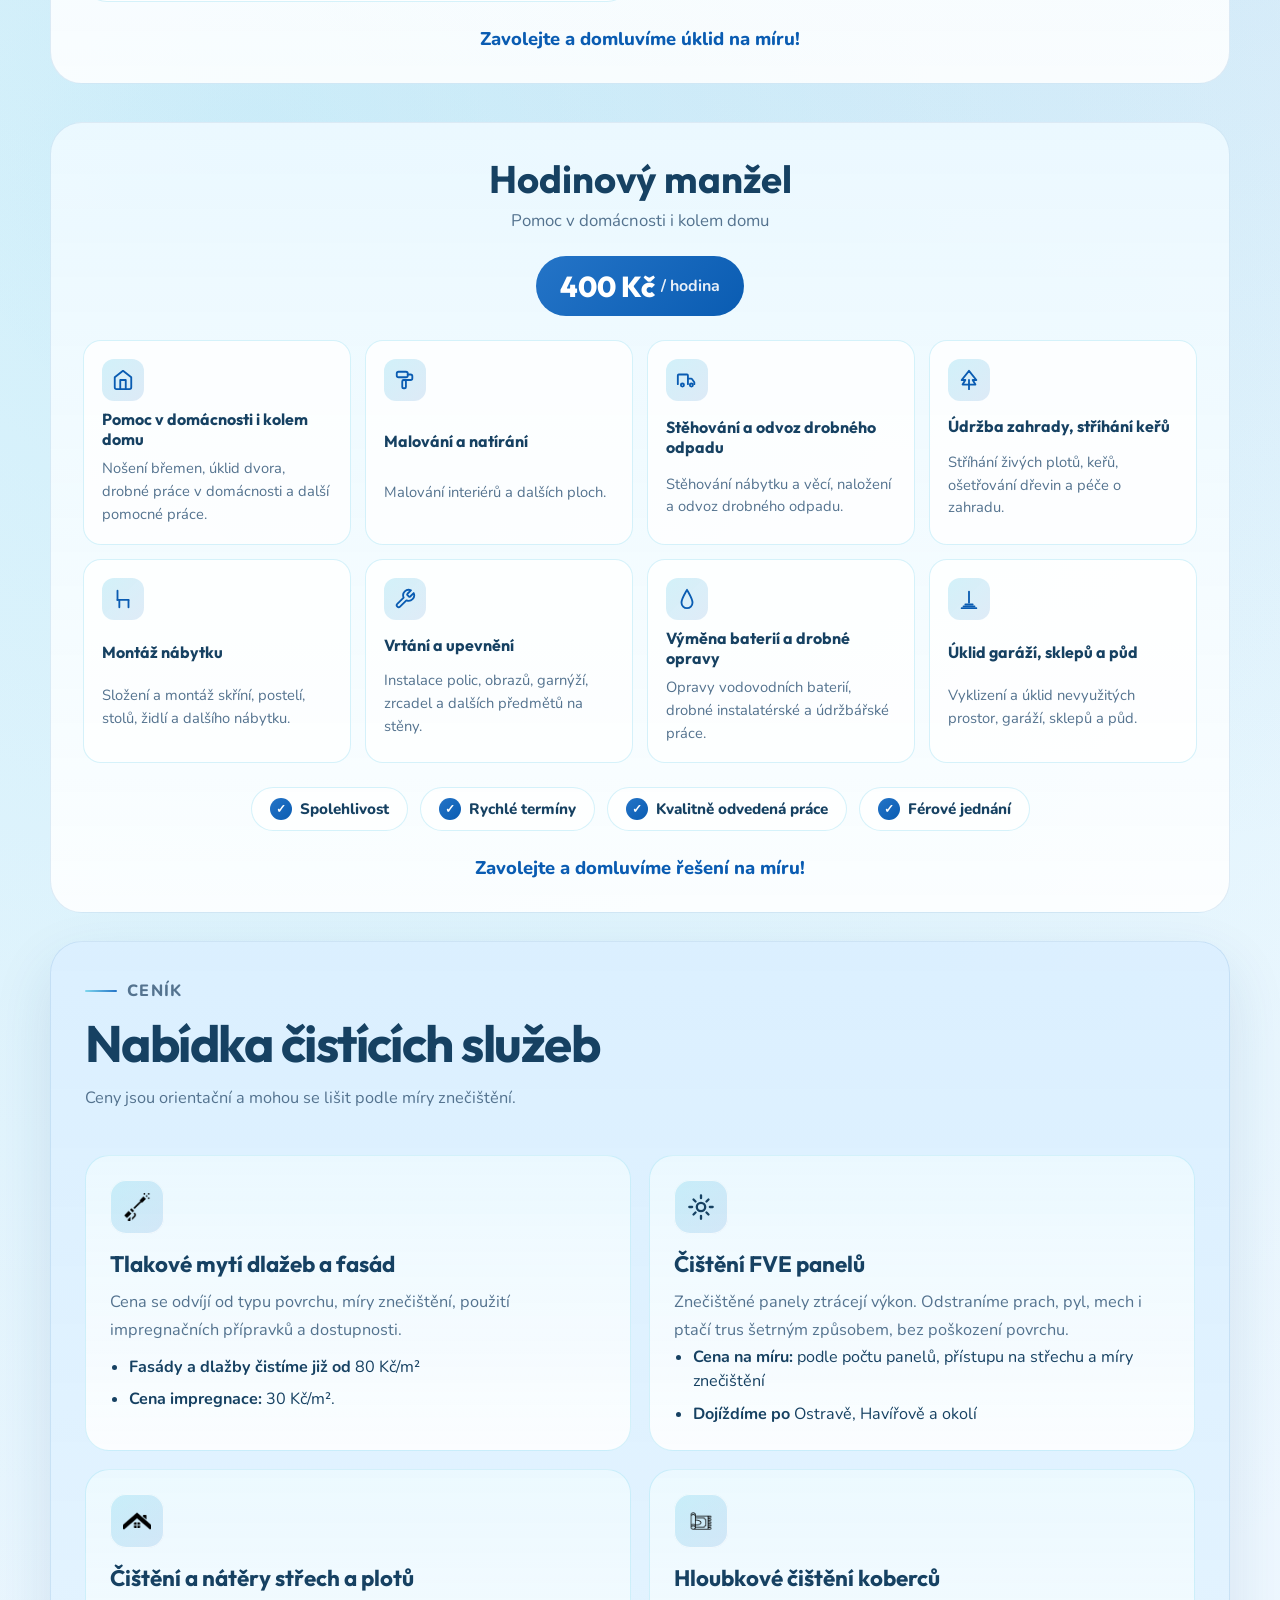
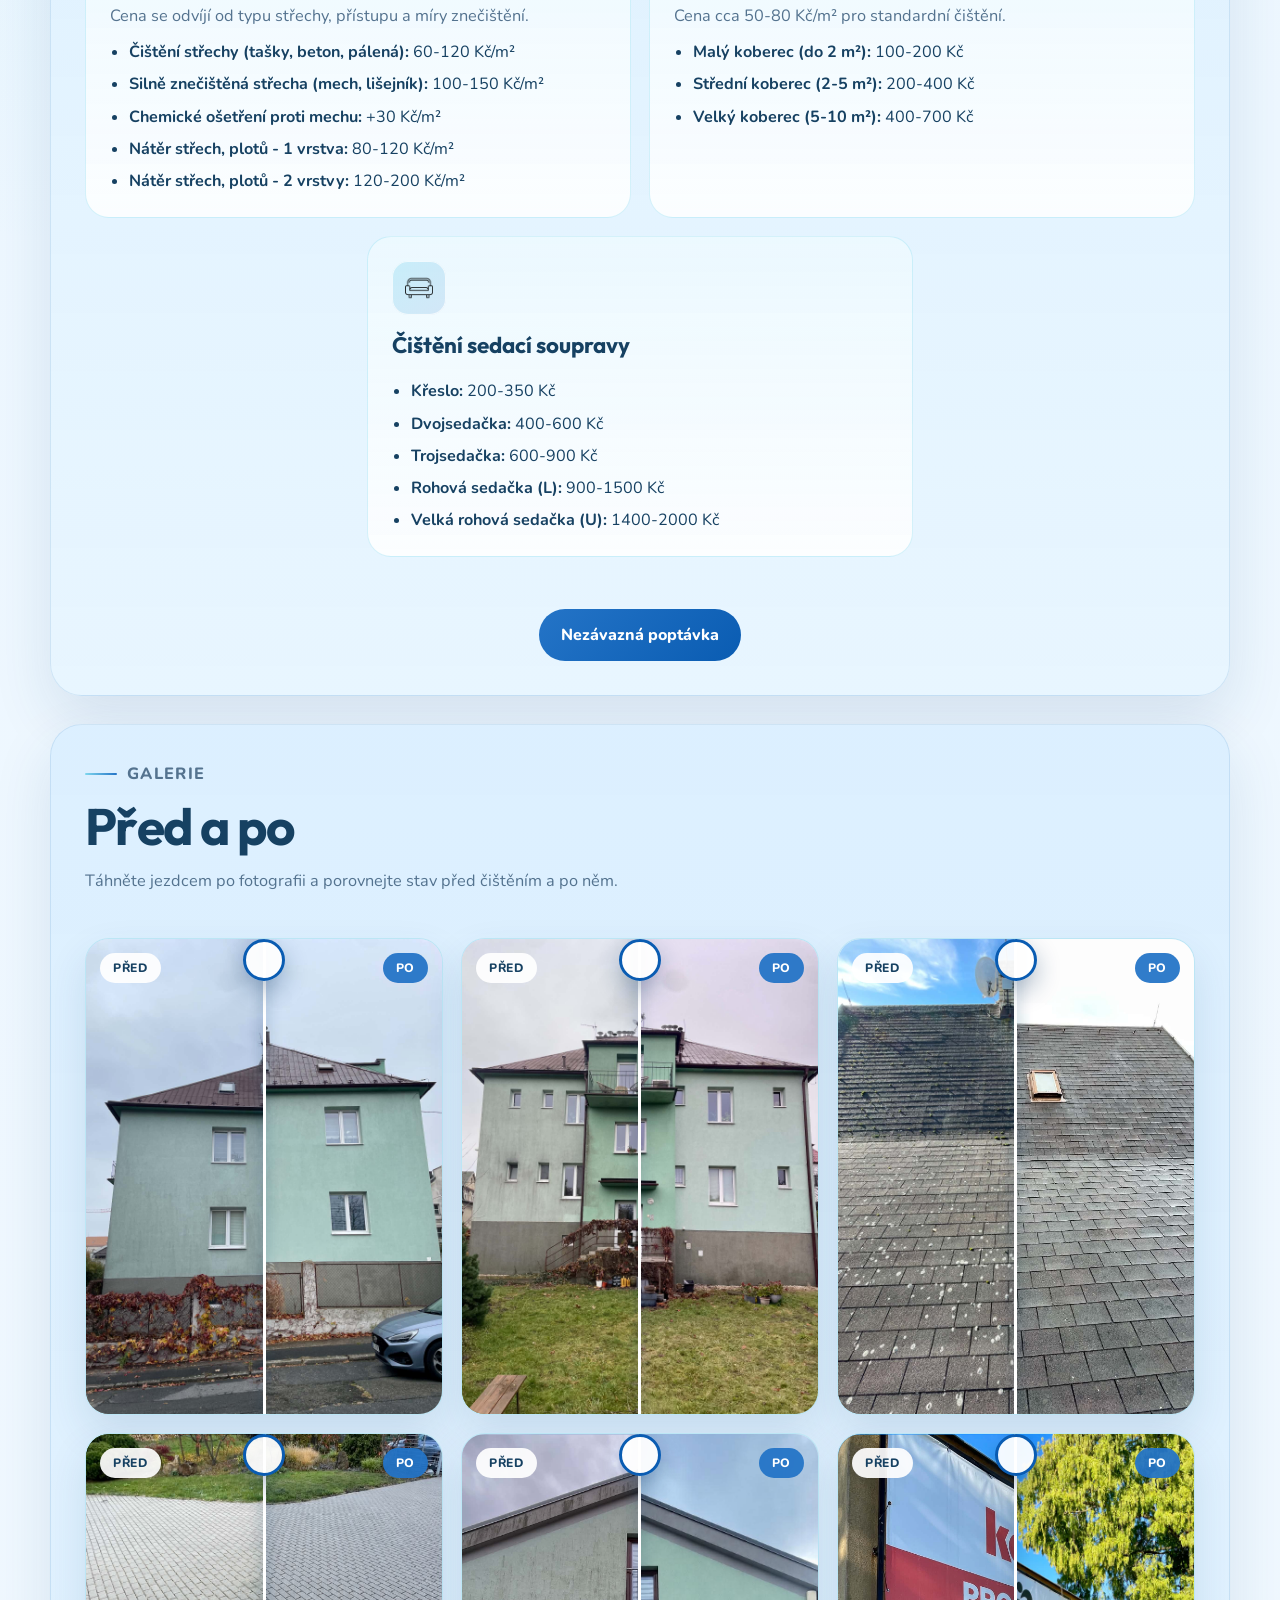
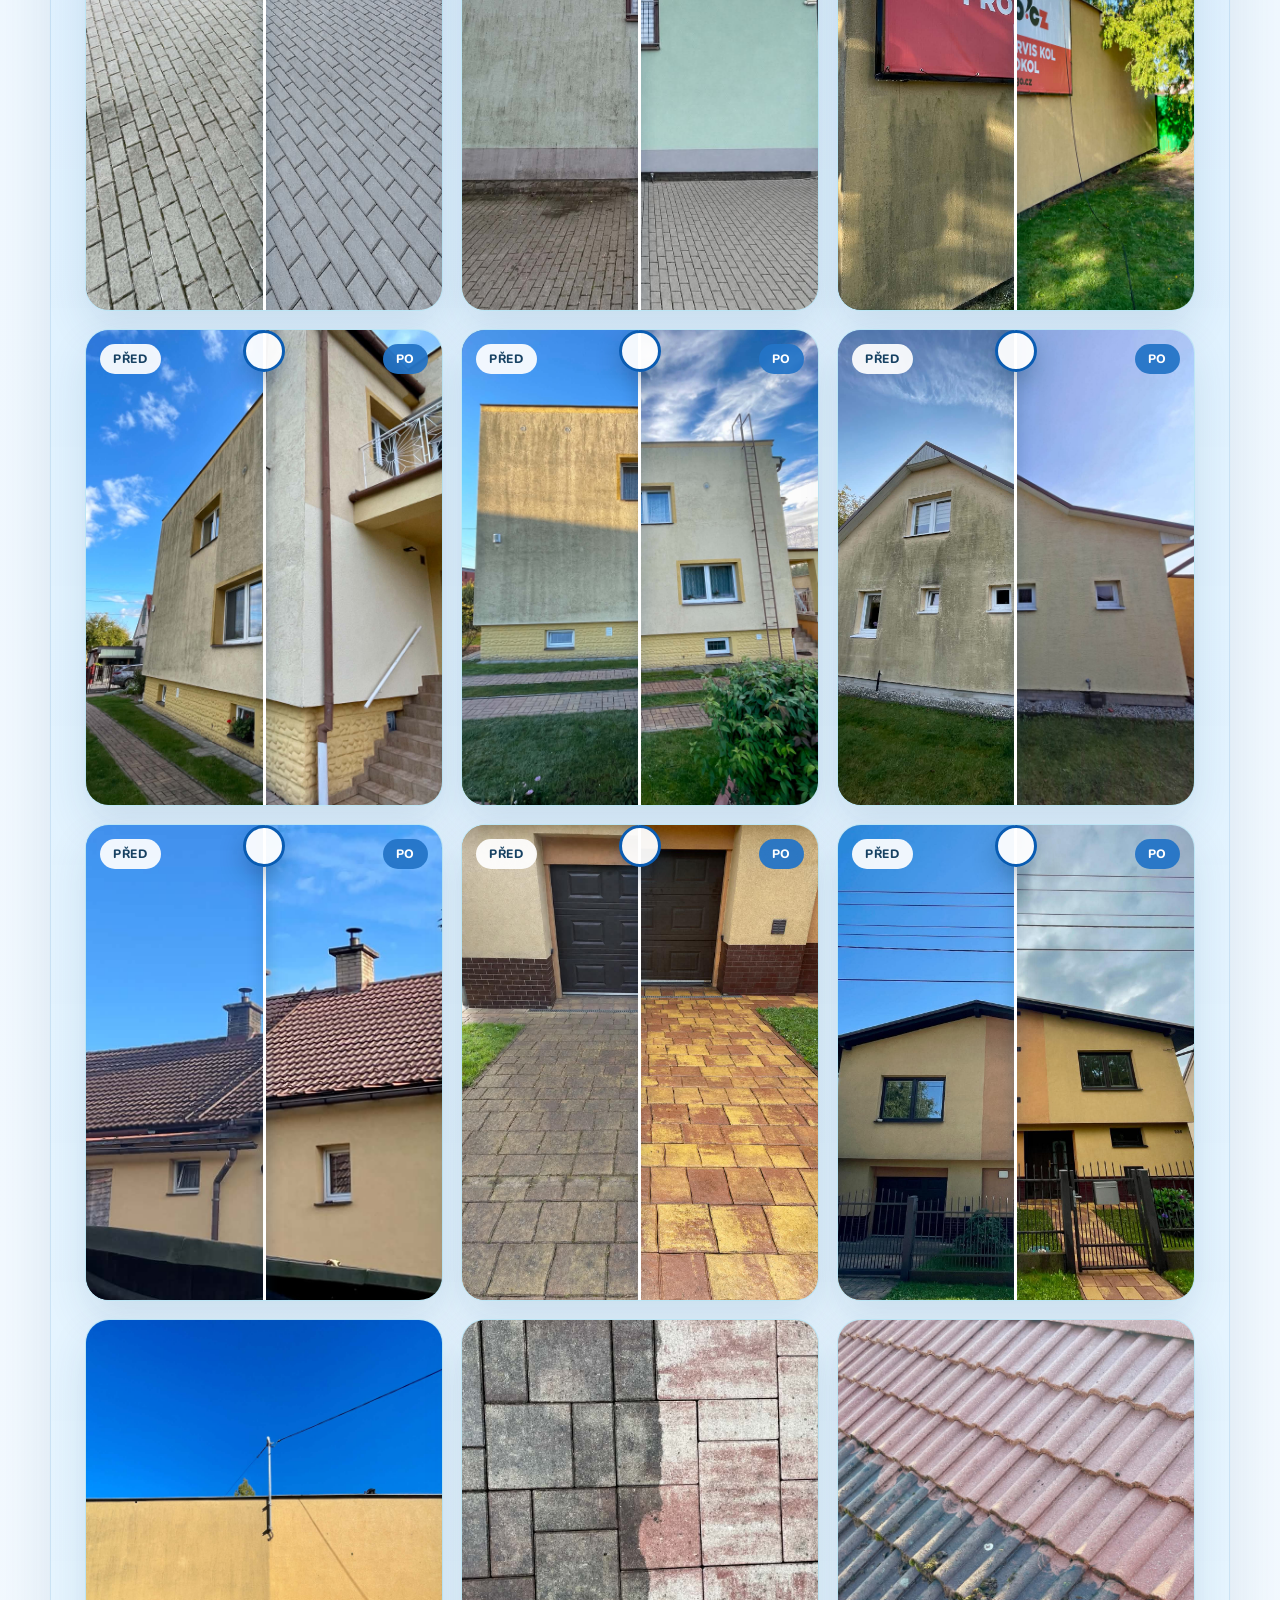
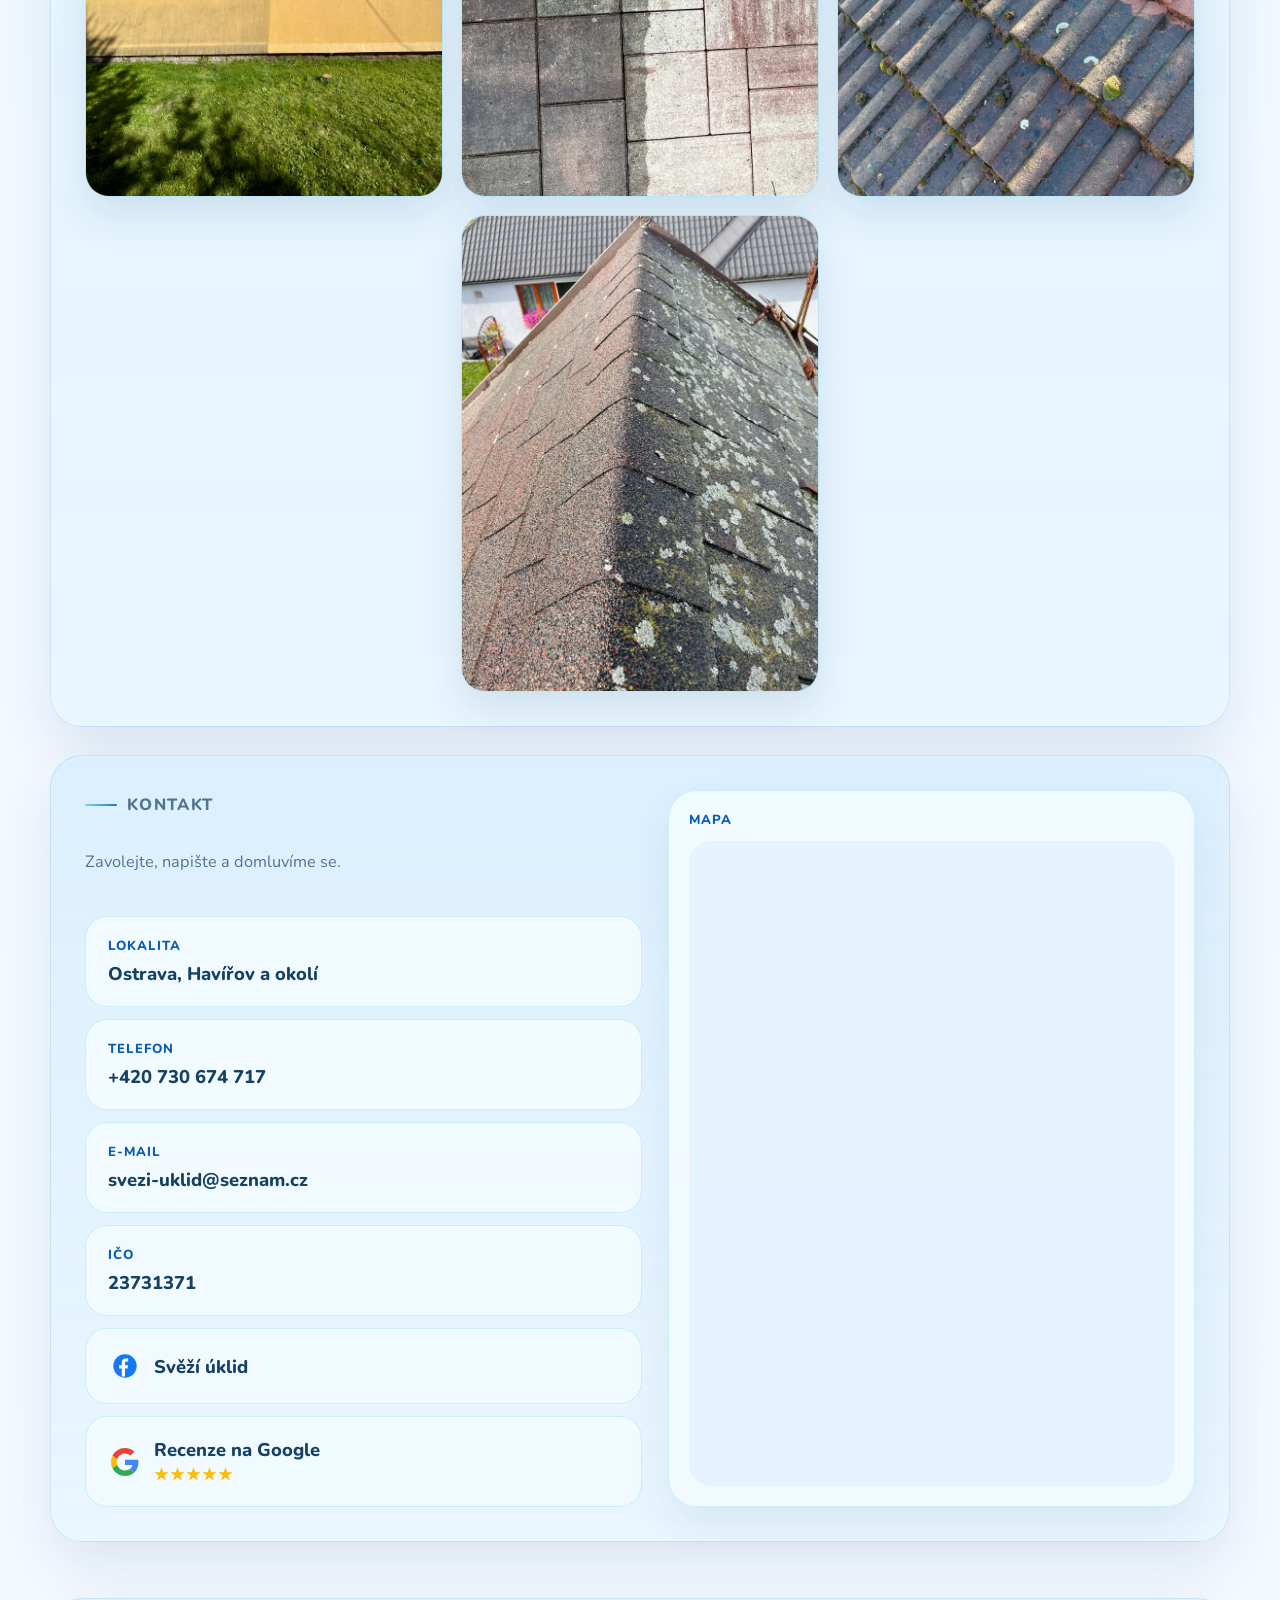
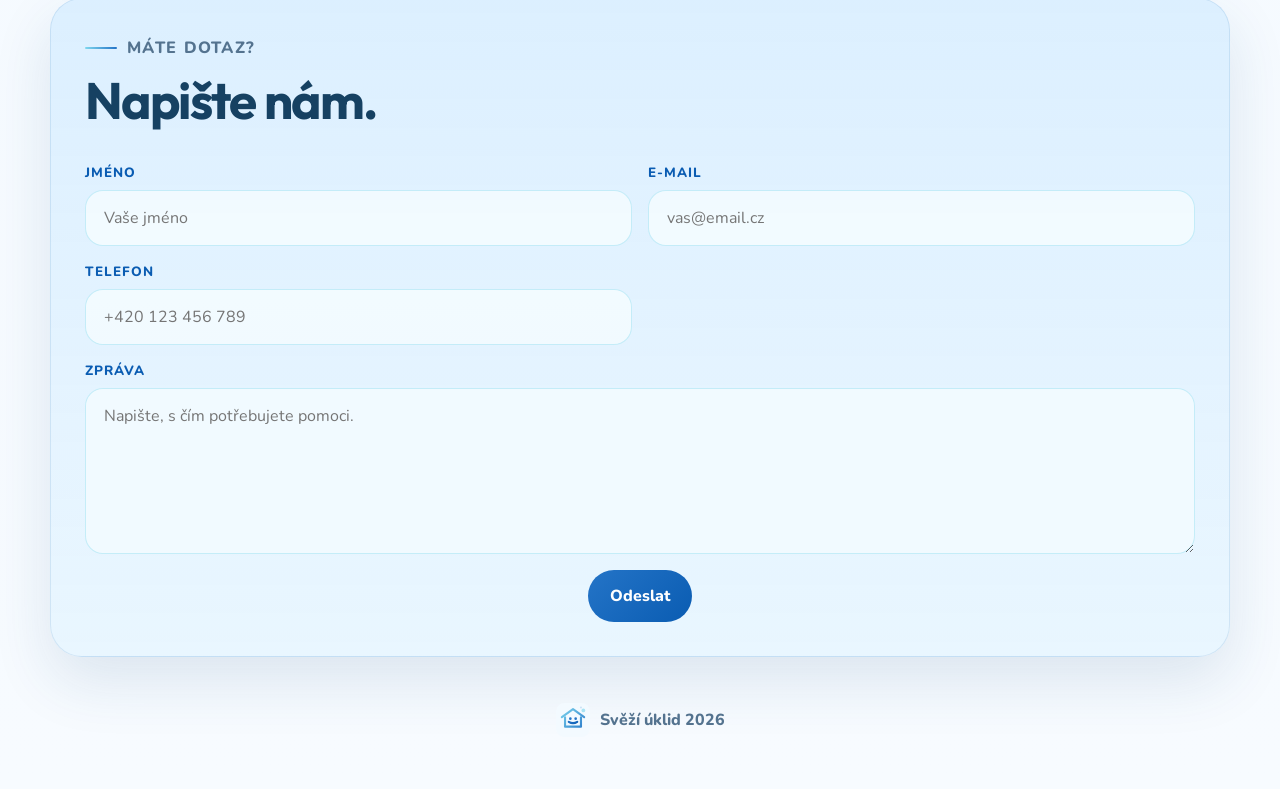
==== commit 1c8d4c83: "nove fotky a cena na 80kc" ====
--- a/index.html
+++ b/index.html
@@ -273,7 +273,7 @@
                         <h3>Tlakové mytí dlažeb a fasád</h3>
                         <p class="service-note">Cena se odvíjí od typu povrchu, míry znečištění, použití impregnačních přípravků a dostupnosti.</p>
                         <ul class="service-price-list" style="padding-top: 2%;">
-                            <li><strong>Fasády a dlažby čistíme již od</strong> 70 Kč/m²</li>
+                            <li><strong>Fasády a dlažby čistíme již od</strong> 80 Kč/m²</li>
                             <li><strong>Cena impregnace: </strong>30 Kč/m².</li>
                         </ul>
                         
@@ -348,6 +348,28 @@
                 </div>
 
                 <div class="gallery-grid">
+                    <figure class="ba-card" data-compare>
+                        <img class="gallery-photo" src="galerie/14a.jpg" alt="Fasáda domu se střešními okny po vyčištění" loading="lazy">
+                        <div class="ba-before">
+                            <img class="gallery-photo" src="galerie/14b.jpg" alt="Fasáda domu se střešními okny před čištěním" loading="lazy">
+                        </div>
+                        <span class="ba-handle" aria-hidden="true"></span>
+                        <span class="ba-tag ba-tag-before">Před</span>
+                        <span class="ba-tag ba-tag-after">Po</span>
+                        <input class="ba-range" type="range" min="0" max="100" value="50" step="1" aria-label="Porovnání před a po – fasáda domu se střešními okny">
+                    </figure>
+
+                    <figure class="ba-card" data-compare>
+                        <img class="gallery-photo" src="galerie/13a.jpg" alt="Fasáda bytového domu po vyčištění" loading="lazy">
+                        <div class="ba-before">
+                            <img class="gallery-photo" src="galerie/13b.jpg" alt="Fasáda bytového domu před čištěním" loading="lazy">
+                        </div>
+                        <span class="ba-handle" aria-hidden="true"></span>
+                        <span class="ba-tag ba-tag-before">Před</span>
+                        <span class="ba-tag ba-tag-after">Po</span>
+                        <input class="ba-range" type="range" min="0" max="100" value="50" step="1" aria-label="Porovnání před a po – fasáda bytového domu">
+                    </figure>
+
                     <figure class="ba-card" data-compare>
                         <img class="gallery-photo" src="galerie/12a.jpg" alt="Střecha se střešním oknem po vyčištění" loading="lazy">
                         <div class="ba-before">
